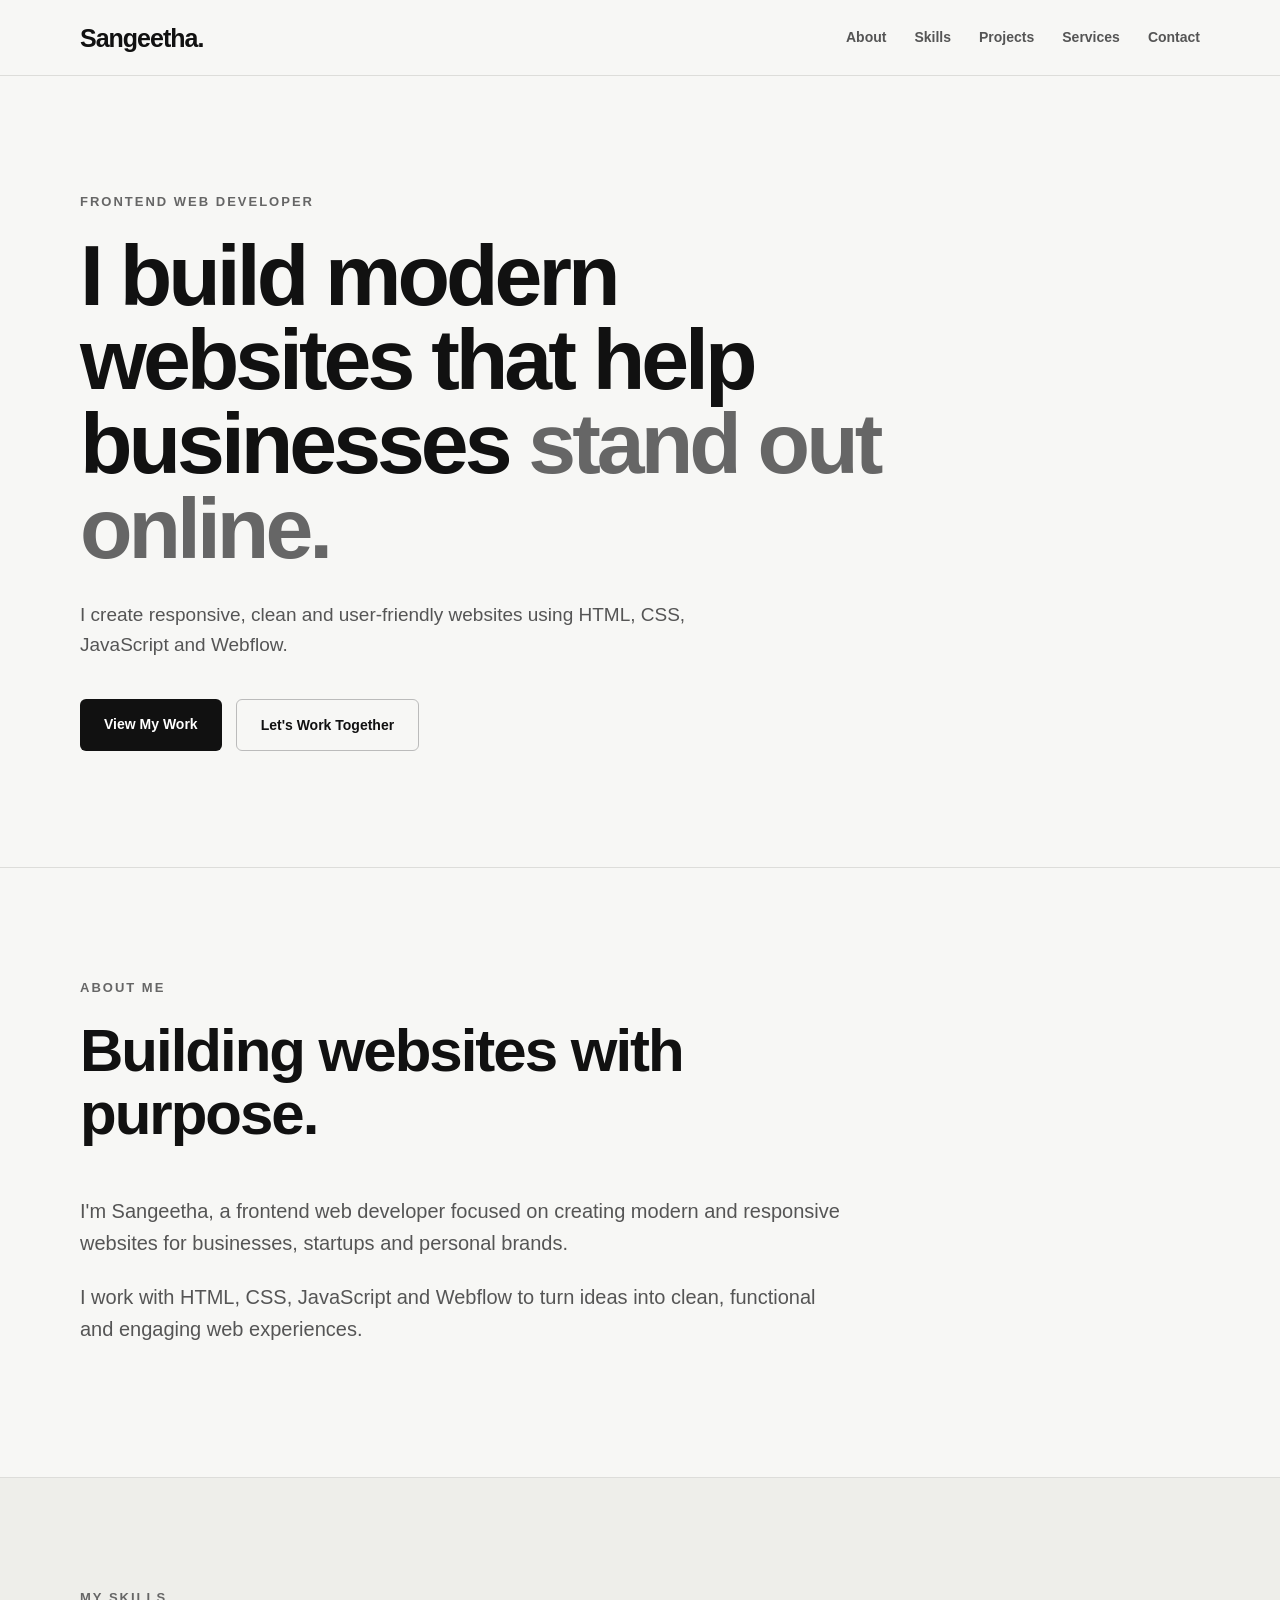
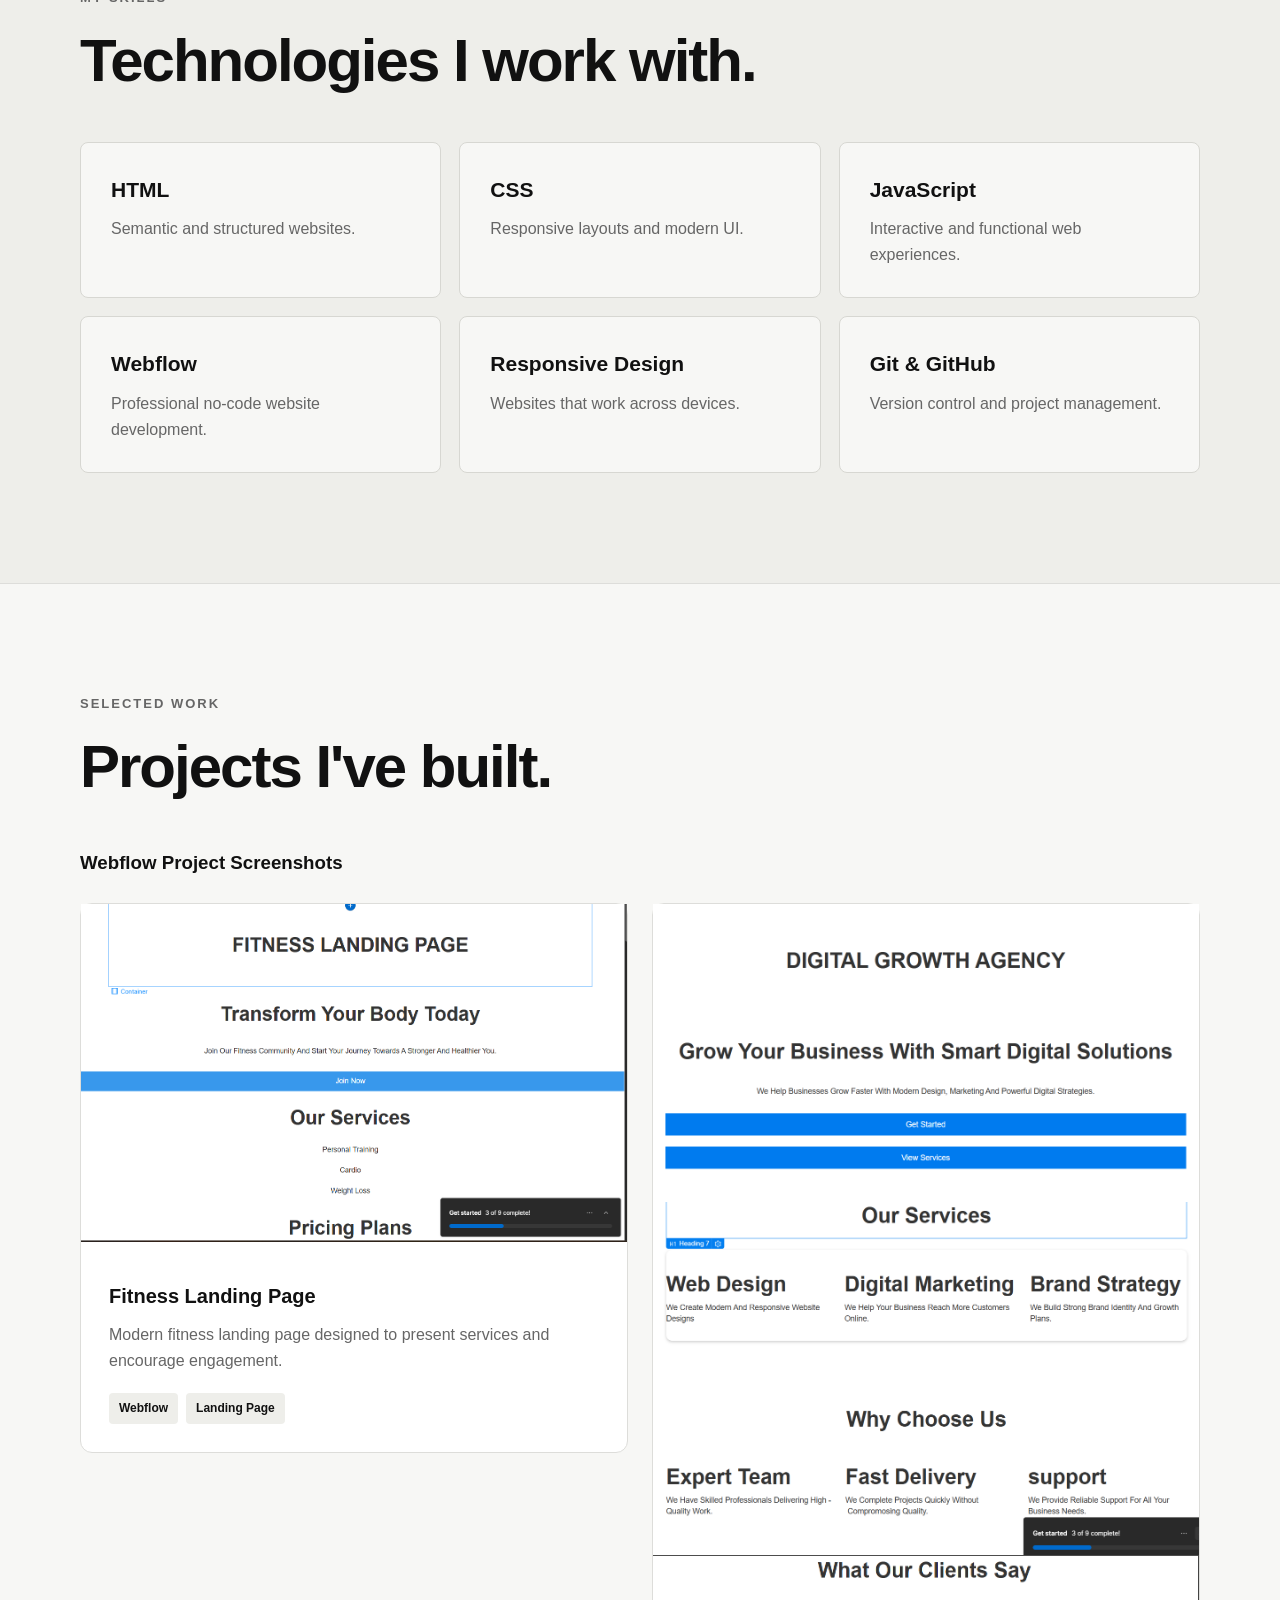
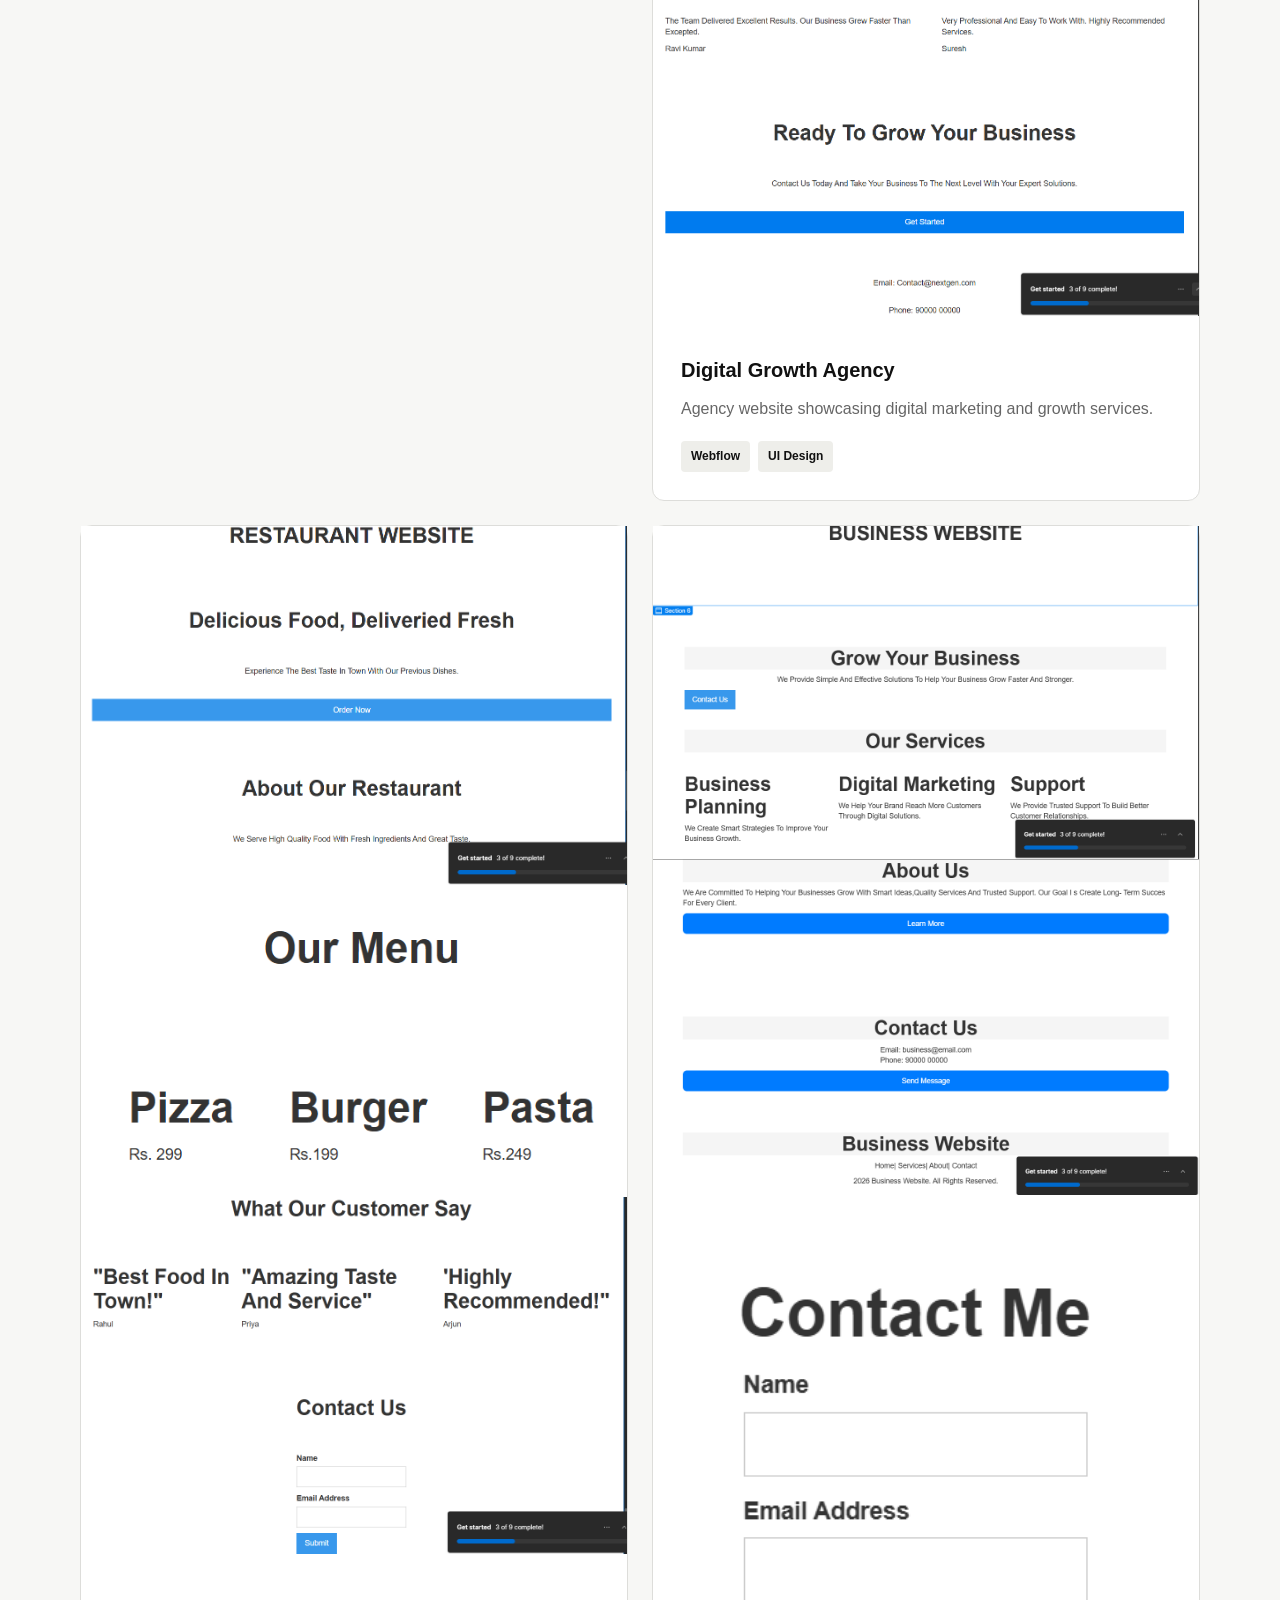
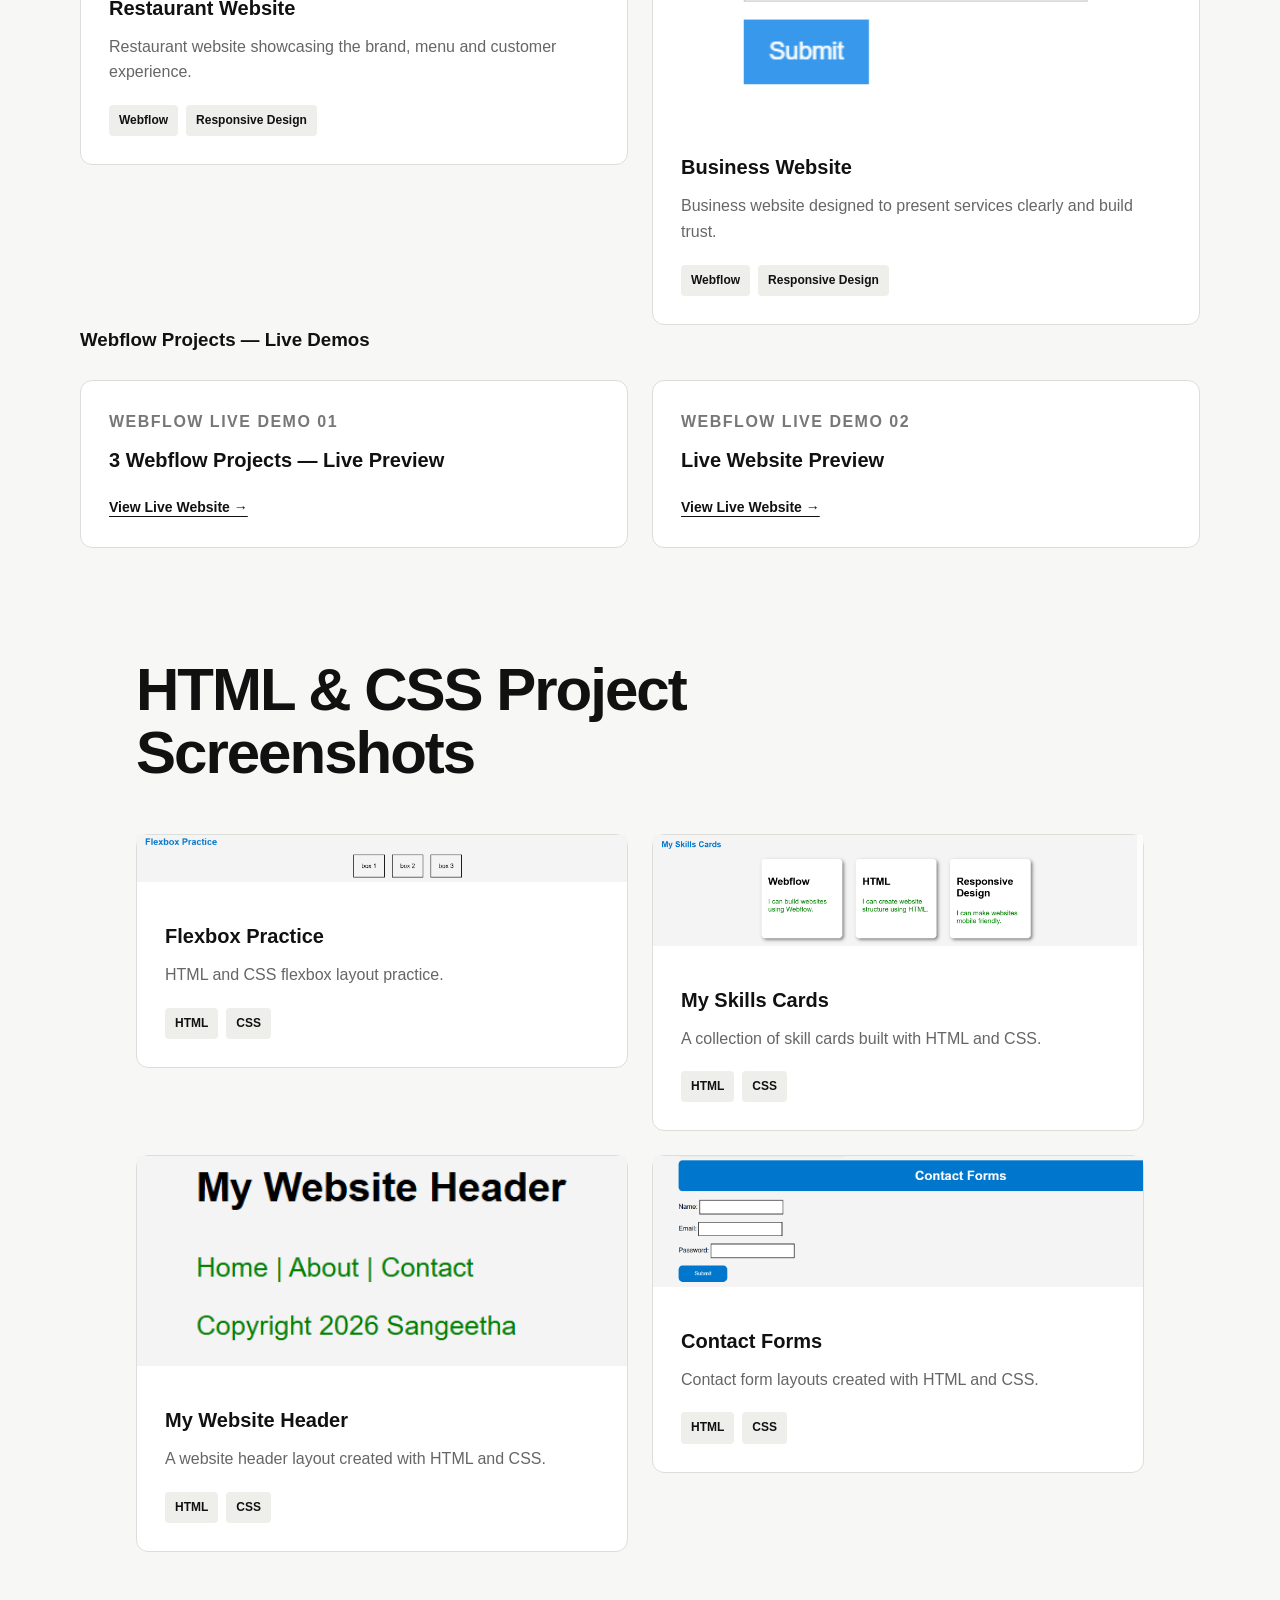
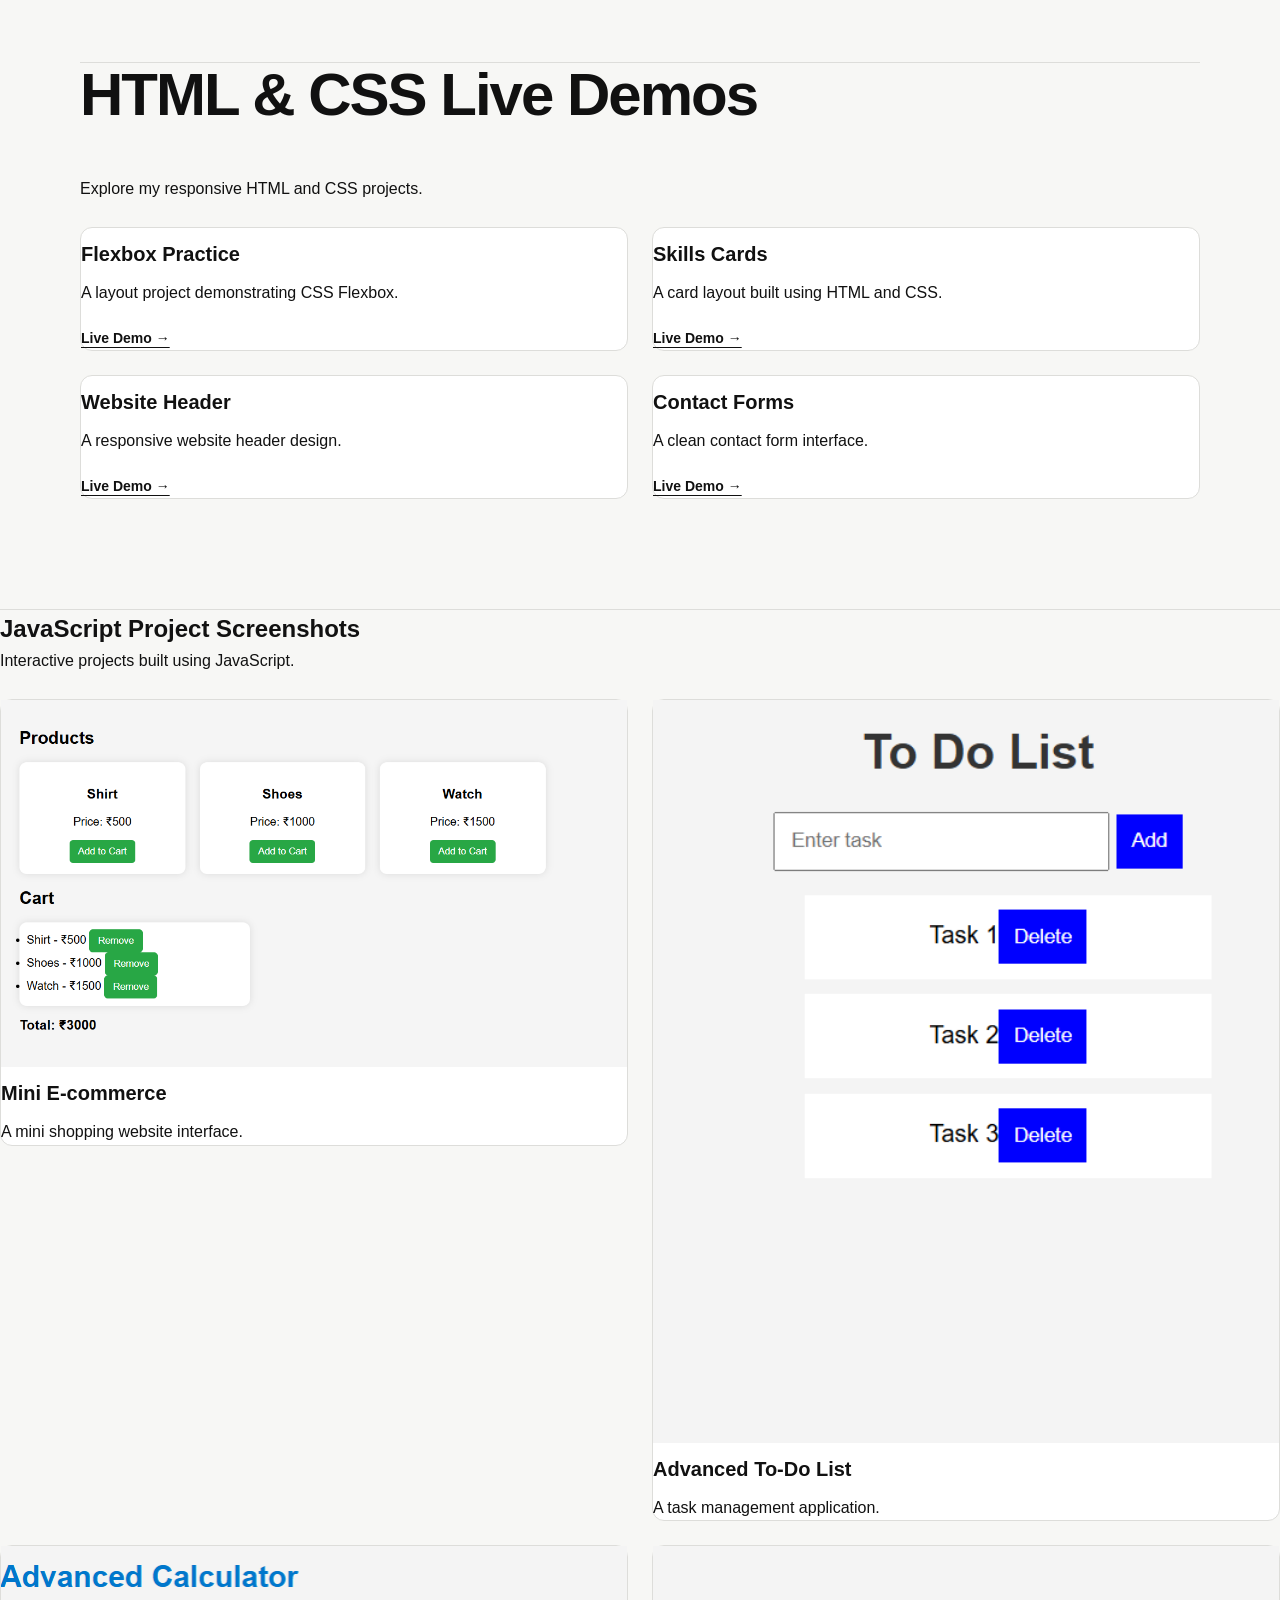
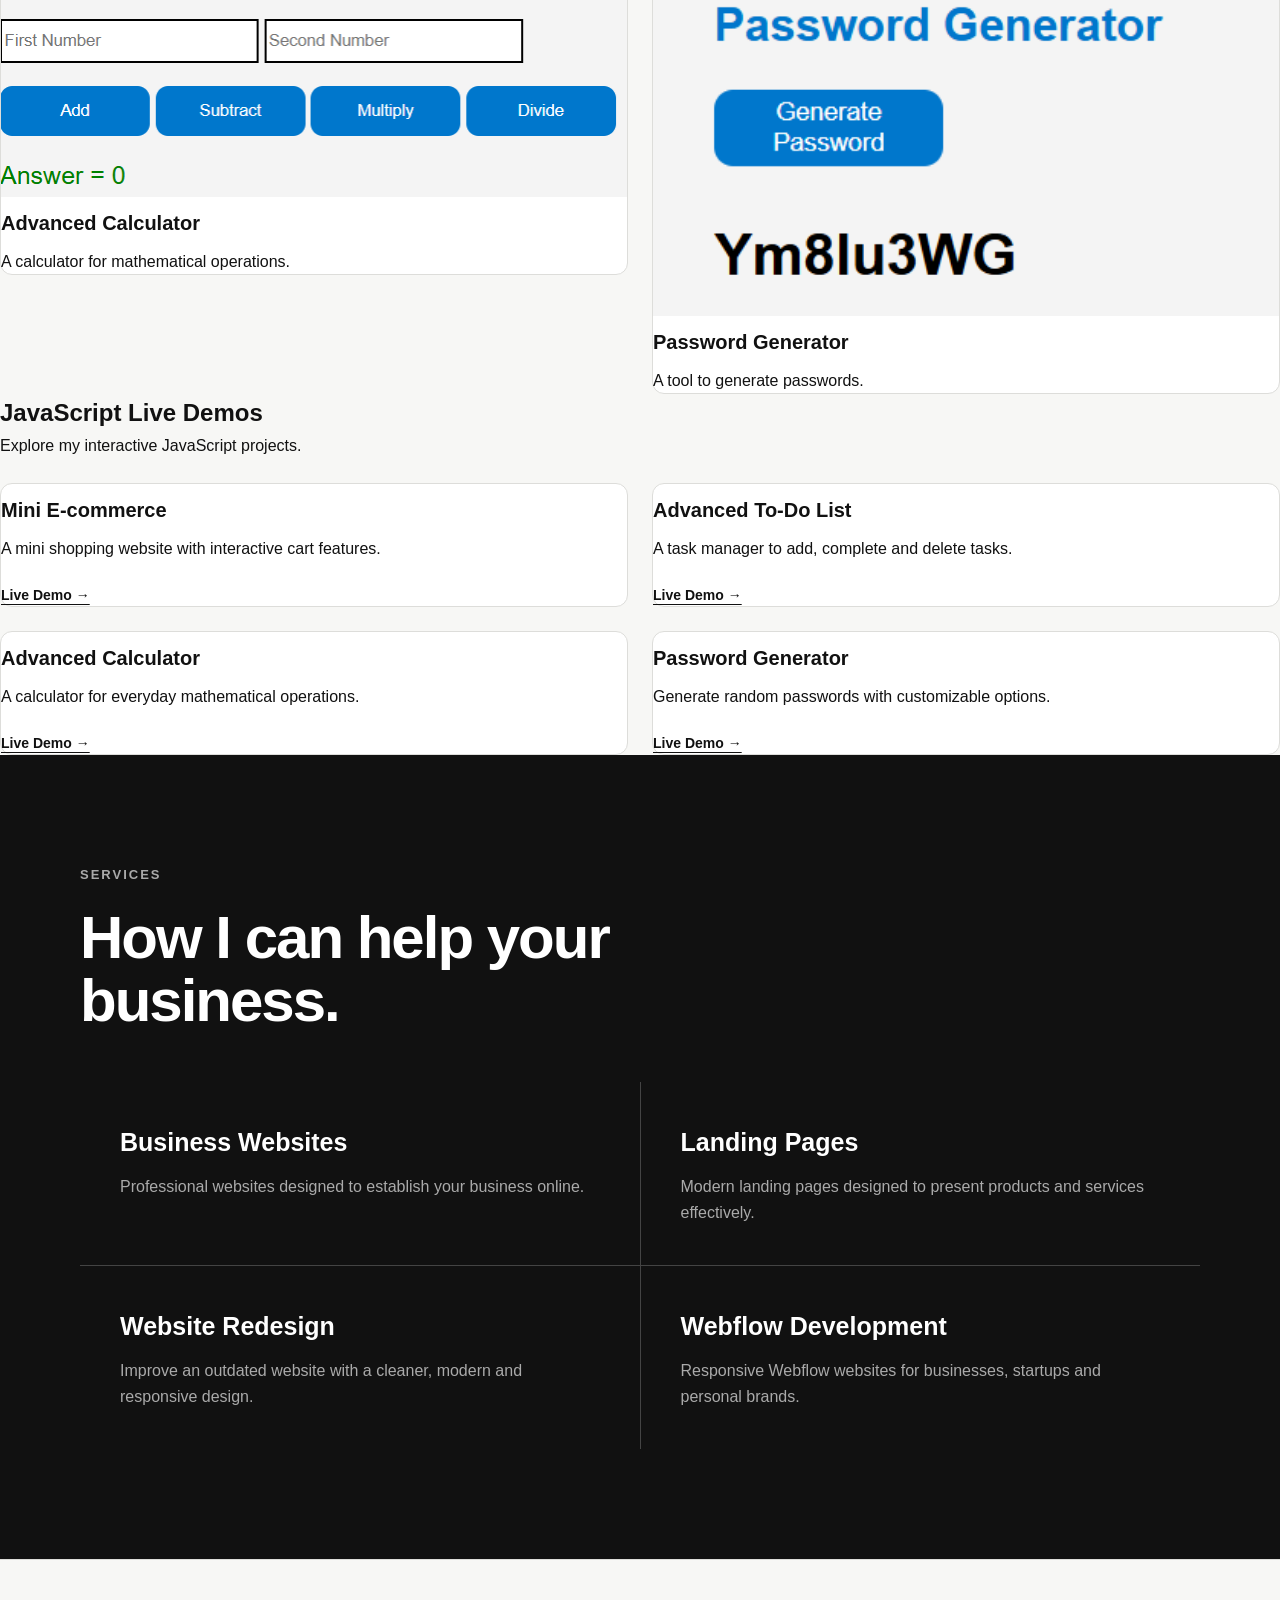
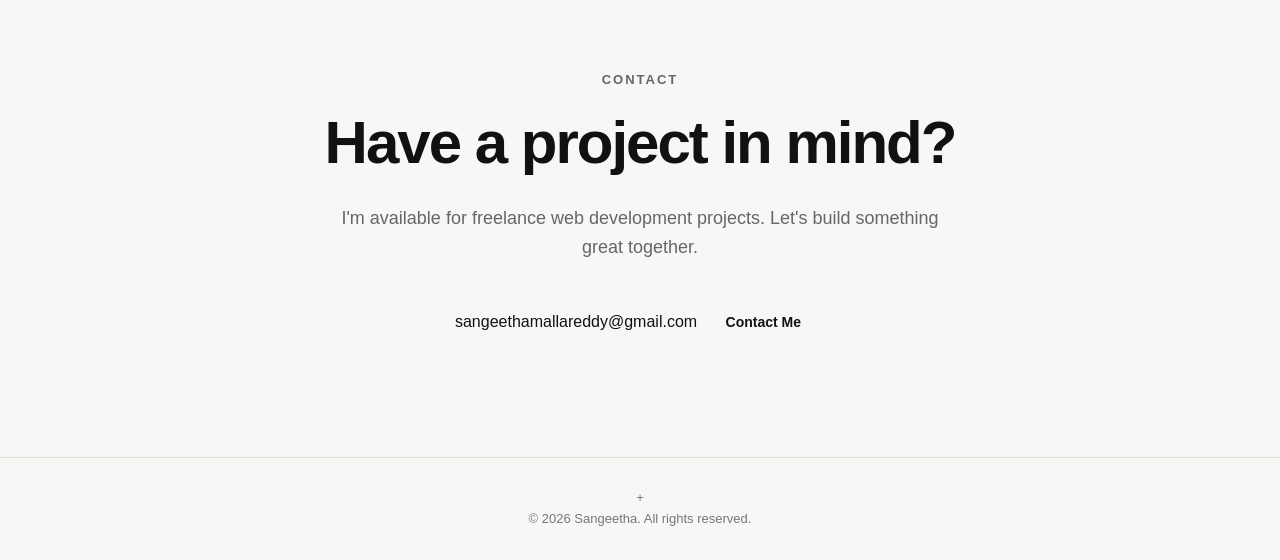
==== index.html @ 867166a5 "Update index.html" ====
<!DOCTYPE html>
<html lang="en">

<head>
    <meta charset="UTF-8">
    <meta name="viewport" content="width=device-width, initial-scale=1.0">

    <title>Sangeetha | Frontend Web Developer</title>

    <link rel="stylesheet" href="style.css">
</head>

<body>

    <!-- NAVBAR -->
    <header class="navbar">
        <div class="container nav-content">

            <a href="#home" class="logo">Sangeetha.</a>

            <nav>
                <a href="#about">About</a>
                <a href="#skills">Skills</a>
                <a href="#projects">Projects</a>
                <a href="#services">Services</a>
                <a href="#contact">Contact</a>
            </nav>

        </div>
    </header>


    <!-- HERO -->
    <section id="home" class="hero">

        <div class="container hero-content">

            <div class="hero-text">

                <p class="eyebrow">
                    FRONTEND WEB DEVELOPER
                </p>

                <h1>
                    I build modern websites
                    that help businesses
                    <span>stand out online.</span>
                </h1>

                <p class="hero-description">
                    I create responsive, clean and user-friendly websites
                    using HTML, CSS, JavaScript and Webflow.
                </p>

                <div class="hero-buttons">

                    <a href="#projects" class="btn primary-btn">
                        View My Work
                    </a>

                    <a href="#contact" class="btn secondary-btn">
                        Let's Work Together
                    </a>

                </div>

            </div>

        </div>

    </section>


    <!-- ABOUT -->
    <section id="about" class="section">

        <div class="container">

            <p class="section-label">
                ABOUT ME
            </p>

            <h2>
                Building websites with purpose.
            </h2>

            <div class="about-content">

                <p>
                    I'm Sangeetha, a frontend web developer focused on
                    creating modern and responsive websites for businesses,
                    startups and personal brands.
                </p>

                <p>
                    I work with HTML, CSS, JavaScript and Webflow to turn
                    ideas into clean, functional and engaging web experiences.
                </p>

            </div>

        </div>

    </section>


    <!-- SKILLS -->
    <section id="skills" class="section skills-section">

        <div class="container">

            <p class="section-label">
                MY SKILLS
            </p>

            <h2>
                Technologies I work with.
            </h2>

            <div class="skills-grid">

                <div class="skill-card">
                    <h3>HTML</h3>
                    <p>
                        Semantic and structured websites.
                    </p>
                </div>

                <div class="skill-card">
                    <h3>CSS</h3>
                    <p>
                        Responsive layouts and modern UI.
                    </p>
                </div>

                <div class="skill-card">
                    <h3>JavaScript</h3>
                    <p>
                        Interactive and functional web experiences.
                    </p>
                </div>

                <div class="skill-card">
                    <h3>Webflow</h3>
                    <p>
                        Professional no-code website development.
                    </p>
                </div>

                <div class="skill-card">
                    <h3>Responsive Design</h3>
                    <p>
                        Websites that work across devices.
                    </p>
                </div>

                <div class="skill-card">
                    <h3>Git & GitHub</h3>
                    <p>
                        Version control and project management.
                    </p>
                </div>

            </div>

        </div>

    </section>


    
<!-- PROJECTS -->
<section id="projects" class="section">
    <div class="container">

        <p class="section-label">SELECTED WORK</p>
        <h2>Projects I've built.</h2>

        <!-- WEBFLOW PROJECT SCREENSHOTS -->
        <h3 class="project-category">Webflow Project Screenshots</h3>

        <div class="projects-grid">

            <article class="project-card">
                <div class="project-image">
                    <img src="images/Screenshot 2026-10-07 135657.png" alt="Fitness Landing Page">
                </div>
                <div class="project-info">
                    <h3>Fitness Landing Page</h3>
                    <p>Modern fitness landing page designed to present services and encourage engagement.</p>
                    <div class="project-tags">
                        <span>Webflow</span>
                        <span>Landing Page</span>
                    </div>
                </div>
            </article>

            <article class="project-card">
                <div class="project-image">
                    <img src="images/Screenshot 2026-10-07 143232.png" alt="Digital Growth Agency">
                </div>
                <div class="project-image">
                    <img src="images/Screenshot 2026-10-07 143427.png" alt="Digital Growth Agency screenshot 2">
                </div>
                <div class="project-image">
                    <img src="images/Screenshot 2026-10-07 143517.png" alt="Digital Growth Agency screenshot 3">
                </div>
                <div class="project-info">
                    <h3>Digital Growth Agency</h3>
                    <p>Agency website showcasing digital marketing and growth services.</p>
                    <div class="project-tags">
                        <span>Webflow</span>
                        <span>UI Design</span>
                    </div>
                </div>
            </article>

            <article class="project-card">
                <div class="project-image">
                    <img src="images/Screenshot 2026-10-07 143755.png" alt="Restaurant Website">
                </div>
                <div class="project-image">
                    <img src="images/Screenshot 2026-10-07 143839.png" alt="Restaurant Website screenshot 2">
                </div>
                <div class="project-image">
                    <img src="images/Screenshot 2026-10-07 143922.png" alt="Restaurant Website screenshot 3">
                </div>
                <div class="project-info">
                    <h3>Restaurant Website</h3>
                    <p>Restaurant website showcasing the brand, menu and customer experience.</p>
                    <div class="project-tags">
                        <span>Webflow</span>
                        <span>Responsive Design</span>
                    </div>
                </div>
            </article>

            <article class="project-card">
                <div class="project-image">
                    <img src="images/Screenshot 2026-10-07 144422.png" alt="Business Website">
                </div>
                <div class="project-image">
                    <img src="images/Screenshot 2026-10-07 144457.png" alt="Business Website screenshot 2">
                </div>
                <div class="project-image">
                    <img src="images/Screenshot 2026-10-07 144536.png" alt="Business Website screenshot 3">
                </div>
                <div class="project-info">
                    <h3>Business Website</h3>
                    <p>Business website designed to present services clearly and build trust.</p>
                    <div class="project-tags">
                        <span>Webflow</span>
                        <span>Responsive Design</span>
                    </div>
                </div>
            </article>

        </div>

        

<!-- WEBFLOW LIVE DEMOS -->
<h3 class="project-category">Webflow Projects — Live Demos</h3>

<div class="projects-grid">

    <article class="project-card">
        <div class="project-info">
            <p class="project-type">WEBFLOW LIVE DEMO 01</p>
            <h3>3 Webflow Projects — Live Preview</h3>
            <div class="project-links">
                <a href="https://sangeethas-five-star-site-3e8971.webflow.io/"
                   target="_blank"
                   rel="noopener noreferrer">
                    View Live Website →
                </a>
            </div>
        </div>
    </article>

    <article class="project-card">
        <div class="project-info">
            <p class="project-type">WEBFLOW LIVE DEMO 02</p>
            <h3>Live Website Preview</h3>
            <div class="project-links">
                <a href="https://sangeethas-amazing-site.webflow.io/"
                   target="_blank"
                   rel="noopener noreferrer">
                    View Live Website →
                </a>
            </div>
        </div>
    </article>

</div>

<!-- HTML & CSS PROJECT SCREENSHOTS -->
<section id="html-css-projects" class="projects section">
    <div class="container">
        <h2 class="section-title">HTML & CSS Project Screenshots</h2>

        <div class="projects-grid">

            <!-- Flexbox Practice -->
            <div class="project-card">
                <div class="project-image">
                    <img src="images/Screenshot 2026-10-10 100059.png" alt="Flexbox Practice">
                </div>
                <div class="project-info">
                    <h3>Flexbox Practice</h3>
                    <p>HTML and CSS flexbox layout practice.</p>
                    <div class="project-tags">
                        <span>HTML</span>
                        <span>CSS</span>
                    </div>
                </div>
            </div>

            <!-- My Skills Cards -->
            <div class="project-card">
                <div class="project-image">
                    <img src="images/Screenshot 2026-10-10 100143.png" alt="My Skills Cards">
                </div>
                <div class="project-info">
                    <h3>My Skills Cards</h3>
                    <p>A collection of skill cards built with HTML and CSS.</p>
                    <div class="project-tags">
                        <span>HTML</span>
                        <span>CSS</span>
                    </div>
                </div>
            </div>

            <!-- My Website Header -->
            <div class="project-card">
                <div class="project-image">
                    <img src="images/Screenshot 2026-10-10 095922.png" alt="My Website Header">
                </div>
                <div class="project-info">
                    <h3>My Website Header</h3>
                    <p>A website header layout created with HTML and CSS.</p>
                    <div class="project-tags">
                        <span>HTML</span>
                        <span>CSS</span>
                    </div>
                </div>
            </div>

            <!-- Contact Forms -->
            <div class="project-card">
                <div class="project-image">
                    <img src="images/Screenshot 2026-10-10 100007.png" alt="Contact Forms">
                </div>
                <div class="project-info">
                    <h3>Contact Forms</h3>
                    <p>Contact form layouts created with HTML and CSS.</p>
                    <div class="project-tags">
                        <span>HTML</span>
                        <span>CSS</span>
                    </div>
                </div>
            </div>

        </div>
    </div>
</section>

<!-- HTML & CSS LIVE DEMOS -->
<section class="projects-section" id="html-css-live-demos">

    <h2>HTML &amp; CSS Live Demos</h2>
    <p>Explore my responsive HTML and CSS projects.</p>

    <div class="projects-grid">

        <div class="project-card">
            <h3>Flexbox Practice</h3>
            <p>A layout project demonstrating CSS Flexbox.</p>
            <div class="project-links">
                <a href="https://sangeetha-frontend.github.io/sangeetha-html-css-projects/flexbox-practice/"
                   target="_blank" rel="noopener noreferrer">
                    Live Demo →
                </a>
            </div>
        </div>

        <div class="project-card">
            <h3>Skills Cards</h3>
            <p>A card layout built using HTML and CSS.</p>
            <div class="project-links">
                <a href="https://sangeetha-frontend.github.io/sangeetha-html-css-projects/skills-cards/"
                   target="_blank" rel="noopener noreferrer">
                    Live Demo →
                </a>
            </div>
        </div>

        <div class="project-card">
            <h3>Website Header</h3>
            <p>A responsive website header design.</p>
            <div class="project-links">
                <a href="https://sangeetha-frontend.github.io/sangeetha-html-css-projects/website-header/"
                   target="_blank" rel="noopener noreferrer">
                    Live Demo →
                </a>
            </div>
        </div>

        <div class="project-card">
            <h3>Contact Forms</h3>
            <p>A clean contact form interface.</p>
            <div class="project-links">
                <a href="https://sangeetha-frontend.github.io/sangeetha-html-css-projects/contact-forms/"
                   target="_blank" rel="noopener noreferrer">
                    Live Demo →
                </a>
            </div>
        </div>

    </div>
</section>


        <!-- JAVASCRIPT PROJECTS — UNCHANGED CONTENT GOES BELOW -->
        <!-- Keep your existing JavaScript Projects heading and four project cards here. -->

    </div>
</section>

<!-- JavaScript Project Screenshots -->
<section class="projects-section" id="javascript-projects">
    <h2>JavaScript Project Screenshots</h2>
    <p>Interactive projects built using JavaScript.</p>

    <div class="projects-grid">
        <div class="project-card">
            <img src="images/Screenshot 2026-10-09 120116.png"
                 alt="Mini E-commerce Project">
            <h3>Mini E-commerce</h3>
            <p>A mini shopping website interface.</p>
        </div>

        <div class="project-card">
            <img src="images/Screenshot 2026-10-09 120206.png"
                 alt="Advanced To-Do List Project">
            <h3>Advanced To-Do List</h3>
            <p>A task management application.</p>
        </div>

        <div class="project-card">
            <img src="images/Screenshot 2026-10-09 123401.png"
                 alt="Advanced Calculator Project">
            <h3>Advanced Calculator</h3>
            <p>A calculator for mathematical operations.</p>
        </div>

        <div class="project-card">
            <img src="images/Screenshot 2026-10-09 123437.png"
                 alt="Password Generator Project">
            <h3>Password Generator</h3>
            <p>A tool to generate passwords.</p>
        </div>
    </div>
</section>

<!-- JAVASCRIPT LIVE DEMOS -->
<section class="projects-section" id="javascript-live-demos">

    <h2>JavaScript Live Demos</h2>
    <p>Explore my interactive JavaScript projects.</p>

    <div class="projects-grid">

        <div class="project-card">
            <h3>Mini E-commerce</h3>
            <p>A mini shopping website with interactive cart features.</p>
            <div class="project-links">
                <a href="https://sangeetha-frontend.github.io/sangeetha-html-css-projects/mini-ecommerce/"
                   target="_blank" rel="noopener noreferrer">
                    Live Demo →
                </a>
            </div>
        </div>

        <div class="project-card">
            <h3>Advanced To-Do List</h3>
            <p>A task manager to add, complete and delete tasks.</p>
            <div class="project-links">
                <a href="https://sangeetha-frontend.github.io/sangeetha-html-css-projects/advanced-todo-list/"
                   target="_blank" rel="noopener noreferrer">
                    Live Demo →
                </a>
            </div>
        </div>

        <div class="project-card">
            <h3>Advanced Calculator</h3>
            <p>A calculator for everyday mathematical operations.</p>
            <div class="project-links">
                <a href="https://sangeetha-frontend.github.io/sangeetha-html-css-projects/advanced-calculator/"
                   target="_blank" rel="noopener noreferrer">
                    Live Demo →
                </a>
            </div>
        </div>

        <div class="project-card">
            <h3>Password Generator</h3>
            <p>Generate random passwords with customizable options.</p>
            <div class="project-links">
                <a href="https://sangeetha-frontend.github.io/sangeetha-html-css-projects/password-generator/"
                   target="_blank" rel="noopener noreferrer">
                    Live Demo →
                </a>
            </div>
        </div>

    </div>
</section>

    <!-- SERVICES -->
    <section id="services" class="section services-section">

        <div class="container">

            <p class="section-label">
                SERVICES
            </p>

            <h2>
                How I can help your business.
            </h2>

            <div class="services-grid">

                <div class="service-card">

                    <h3>
                        Business Websites
                    </h3>

                    <p>
                        Professional websites designed to establish
                        your business online.
                    </p>

                </div>


                <div class="service-card">

                    <h3>
                        Landing Pages
                    </h3>

                    <p>
                        Modern landing pages designed to present
                        products and services effectively.
                    </p>

                </div>


                <div class="service-card">

                    <h3>
                        Website Redesign
                    </h3>

                    <p>
                        Improve an outdated website with a cleaner,
                        modern and responsive design.
                    </p>

                </div>


                <div class="service-card">

                    <h3>
                        Webflow Development
                    </h3>

                    <p>
                        Responsive Webflow websites for businesses,
                        startups and personal brands.
                    </p>

                </div>

            </div>

        </div>

    </section>


    <!-- CONTACT -->
    <section id="contact" class="section contact-section">

        <div class="container">

            <p class="section-label">
                CONTACT
            </p>

            <h2>
                Have a project in mind?
            </h2>

            <p class="contact-text">
                I'm available for freelance web development projects.
                Let's build something great together.
            </p>

            
<!-- Email Address -->
<a href="https://mail.google.com/mail/?view=cm&amp;fs=1&amp;to=sangeethamallareddy@gmail.com"
   target="_blank"
   rel="noopener noreferrer">
    sangeethamallareddy@gmail.com
</a>

<!-- Contact Me Button -->
<a href="https://mail.google.com/mail/?view=cm&amp;fs=1&amp;to=sangeethamallareddy@gmail.com"
   class="btn"
   target="_blank"
   rel="noopener noreferrer">
    Contact Me
</a>

        </div>

    </section>


    <!-- FOOTER -->
    <footer>+

        <div class="container">

            <p>
                © 2026 Sangeetha. All rights reserved.
            </p>

        </div>

    </footer>


    <script src="script.js"></script>
<style>
.project-card {
    min-width: 0;
    overflow: visible;
    border-radius: 12px;
    word-wrap: break-word;
}

.project-card img {
    display: block;
    width: 100%;
    height: auto;
    max-width: 100%;
    object-fit: contain;
}

.project-card h3 {
    font-size: 20px;
    line-height: 1.4;
    overflow-wrap: anywhere;
    margin: 12px 0;
}

.project-card p {
    font-size: 16px;
    line-height: 1.6;
    overflow-wrap: anywhere;
}

.projects-grid {
    display: grid;
    grid-template-columns: repeat(2, minmax(0, 1fr));
    gap: 24px;
    margin-top: 25px;
}

@media (max-width: 600px) {
    .projects-grid {
        grid-template-columns: 1fr;
    }
}
</style>
</body>

</html>
---- style.css ----
/* ================================
   RESET
================================ */

* {
    margin: 0;
    padding: 0;
    box-sizing: border-box;
}

html {
    scroll-behavior: smooth;
}

body {
    font-family: Arial, Helvetica, sans-serif;
    line-height: 1.6;
    background: #f7f7f5;
    color: #111111;
}

a {
    text-decoration: none;
    color: inherit;
}

img {
    max-width: 100%;
}

.container {
    width: min(1120px, 90%);
    margin: 0 auto;
}


/* ================================
   NAVBAR
================================ */

.navbar {
    position: sticky;
    top: 0;
    z-index: 1000;
    background: rgba(247, 247, 245, 0.95);
    border-bottom: 1px solid #ddddda;
}

.nav-content {
    min-height: 75px;
    display: flex;
    align-items: center;
    justify-content: space-between;
}

.logo {
    font-size: 25px;
    font-weight: 800;
    letter-spacing: -1px;
}

nav {
    display: flex;
    gap: 28px;
}

nav a {
    font-size: 14px;
    font-weight: 600;
    color: #555555;
    transition: 0.3s;
}

nav a:hover {
    color: #111111;
}


/* ================================
   HERO
================================ */

.hero {
    min-height: 88vh;
    display: flex;
    align-items: center;
    border-bottom: 1px solid #ddddda;
}

.hero-content {
    padding: 100px 0;
}

.hero-text {
    max-width: 850px;
}

.eyebrow,
.section-label {
    font-size: 13px;
    font-weight: 700;
    letter-spacing: 2px;
    color: #666666;
    margin-bottom: 20px;
}

.hero h1 {
    font-size: clamp(48px, 7vw, 86px);
    line-height: 0.98;
    letter-spacing: -4px;
    max-width: 900px;
}

.hero h1 span {
    color: #666666;
}

.hero-description {
    max-width: 650px;
    margin-top: 30px;
    font-size: 19px;
    color: #555555;
}

.hero-buttons {
    display: flex;
    gap: 14px;
    margin-top: 38px;
    flex-wrap: wrap;
}

.btn {
    display: inline-block;
    padding: 14px 24px;
    border-radius: 6px;
    font-size: 14px;
    font-weight: 700;
    transition: 0.3s;
}

.primary-btn {
    background: #111111;
    color: white;
}

.primary-btn:hover {
    transform: translateY(-2px);
    background: #333333;
}

.secondary-btn {
    border: 1px solid #bbbbbb;
}

.secondary-btn:hover {
    background: #111111;
    color: white;
}


/* ================================
   GENERAL SECTIONS
================================ */

.section {
    padding: 110px 0;
    border-bottom: 1px solid #ddddda;
}

.section h2 {
    max-width: 750px;
    font-size: clamp(36px, 5vw, 60px);
    line-height: 1.05;
    letter-spacing: -2px;
    margin-bottom: 50px;
}


/* ================================
   ABOUT
================================ */

.about-content {
    max-width: 760px;
}

.about-content p {
    font-size: 20px;
    color: #555555;
    margin-bottom: 22px;
}


/* ================================
   SKILLS
================================ */

.skills-section {
    background: #eeeeea;
}

.skills-grid {
    display: grid;
    grid-template-columns: repeat(3, 1fr);
    gap: 18px;
}

.skill-card {
    background: #f7f7f5;
    padding: 30px;
    border: 1px solid #d7d7d2;
    border-radius: 8px;
    transition: 0.3s;
}

.skill-card:hover {
    transform: translateY(-5px);
}

.skill-card h3 {
    font-size: 21px;
    margin-bottom: 10px;
}

.skill-card p {
    color: #666666;
}


/* ================================
   PROJECTS GRID
================================ */

.projects-grid {
    display: grid;
    grid-template-columns: repeat(2, minmax(0, 1fr));
    gap: 30px;
    align-items: start;
}

.project-card {
    min-width: 0;
    background: white;
    border: 1px solid #ddddda;
    border-radius: 10px;
    overflow: hidden;
    transition: 0.3s;
}

.project-card:hover {
    transform: translateY(-4px);
}


/* ================================
   PROJECT SCREENSHOTS
================================ */

.project-image {
    width: 100%;
    height: auto;
    min-height: 0;
    background: #e2e2dd;
    display: block;
    overflow: visible;
}

.project-image img {
    display: block;
    width: 100%;
    height: auto;
    max-width: 100%;
    object-fit: contain;
    object-position: center top;
}

.project-image span {
    display: block;
    padding: 30px 15px;
    text-align: center;
    font-size: 13px;
    font-weight: 800;
    letter-spacing: 2px;
    color: #555555;
}


/* ================================
   PROJECT DETAILS
================================ */

.project-info {
    padding: 28px;
}

.project-type {
    font-size: 11px;
    font-weight: 800;
    letter-spacing: 1.5px;
    color: #777777;
    margin-bottom: 8px;
}

.project-info h3 {
    font-size: 26px;
    line-height: 1.3;
    margin-bottom: 12px;
}

.project-info > p:not(.project-type) {
    color: #666666;
}

.project-tags {
    display: flex;
    gap: 8px;
    flex-wrap: wrap;
    margin-top: 20px;
}

.project-tags span {
    background: #eeeeea;
    padding: 6px 10px;
    border-radius: 4px;
    font-size: 12px;
    font-weight: 600;
}

.project-links {
    display: flex;
    flex-wrap: wrap;
    gap: 15px;
    margin-top: 22px;
}

.project-links a {
    font-size: 14px;
    font-weight: 700;
    text-decoration: underline;
    text-underline-offset: 4px;
}


/* ================================
   SERVICES
================================ */

.services-section {
    background: #111111;
    color: white;
}

.services-section .section-label {
    color: #aaaaaa;
}

.services-grid {
    display: grid;
    grid-template-columns: repeat(2, minmax(0, 1fr));
    gap: 1px;
    background: #444444;
}

.service-card {
    background: #111111;
    padding: 40px;
}

.service-card h3 {
    font-size: 25px;
    margin-bottom: 12px;
}

.service-card p {
    color: #aaaaaa;
}


/* ================================
   CONTACT
================================ */

.contact-section {
    text-align: center;
}

.contact-section h2 {
    margin-left: auto;
    margin-right: auto;
}

.contact-text {
    max-width: 600px;
    margin: -20px auto 35px;
    color: #666666;
    font-size: 18px;
}


/* ================================
   FOOTER
================================ */

footer {
    padding: 30px 0;
    text-align: center;
    color: #777777;
    font-size: 13px;
}


/* ================================
   TABLET
================================ */

@media (max-width: 800px) {

    nav {
        display: none;
    }

    .hero {
        min-height: auto;
    }

    .hero-content {
        padding: 80px 0;
    }

    .hero h1 {
        letter-spacing: -2px;
    }

    .skills-grid,
    .projects-grid,
    .services-grid {
        grid-template-columns: minmax(0, 1fr);
    }

    .section {
        padding: 80px 0;
    }

    .project-image {
        height: auto;
    }

    .project-image img {
        width: 100%;
        height: auto;
    }
}


/* ================================
   MOBILE
================================ */

@media (max-width: 500px) {

    .container {
        width: 92%;
    }

    .hero h1 {
        font-size: 45px;
    }

    .hero-description {
        font-size: 17px;
    }

    .section h2 {
        font-size: 38px;
    }

    .hero-buttons {
        flex-direction: column;
        align-items: flex-start;
    }

    .project-info {
        padding: 20px;
    }

    .project-info h3 {
        font-size: 23px;
    }

    .project-image img {
        width: 100%;
        height: auto;
        object-fit: contain;
    }

    .service-card {
        padding: 28px;
    }
}

.project-card .project-image img {
    display: block;
    width: 100%;
    height: auto;
    max-width: 100%;
    object-fit: contain;
}
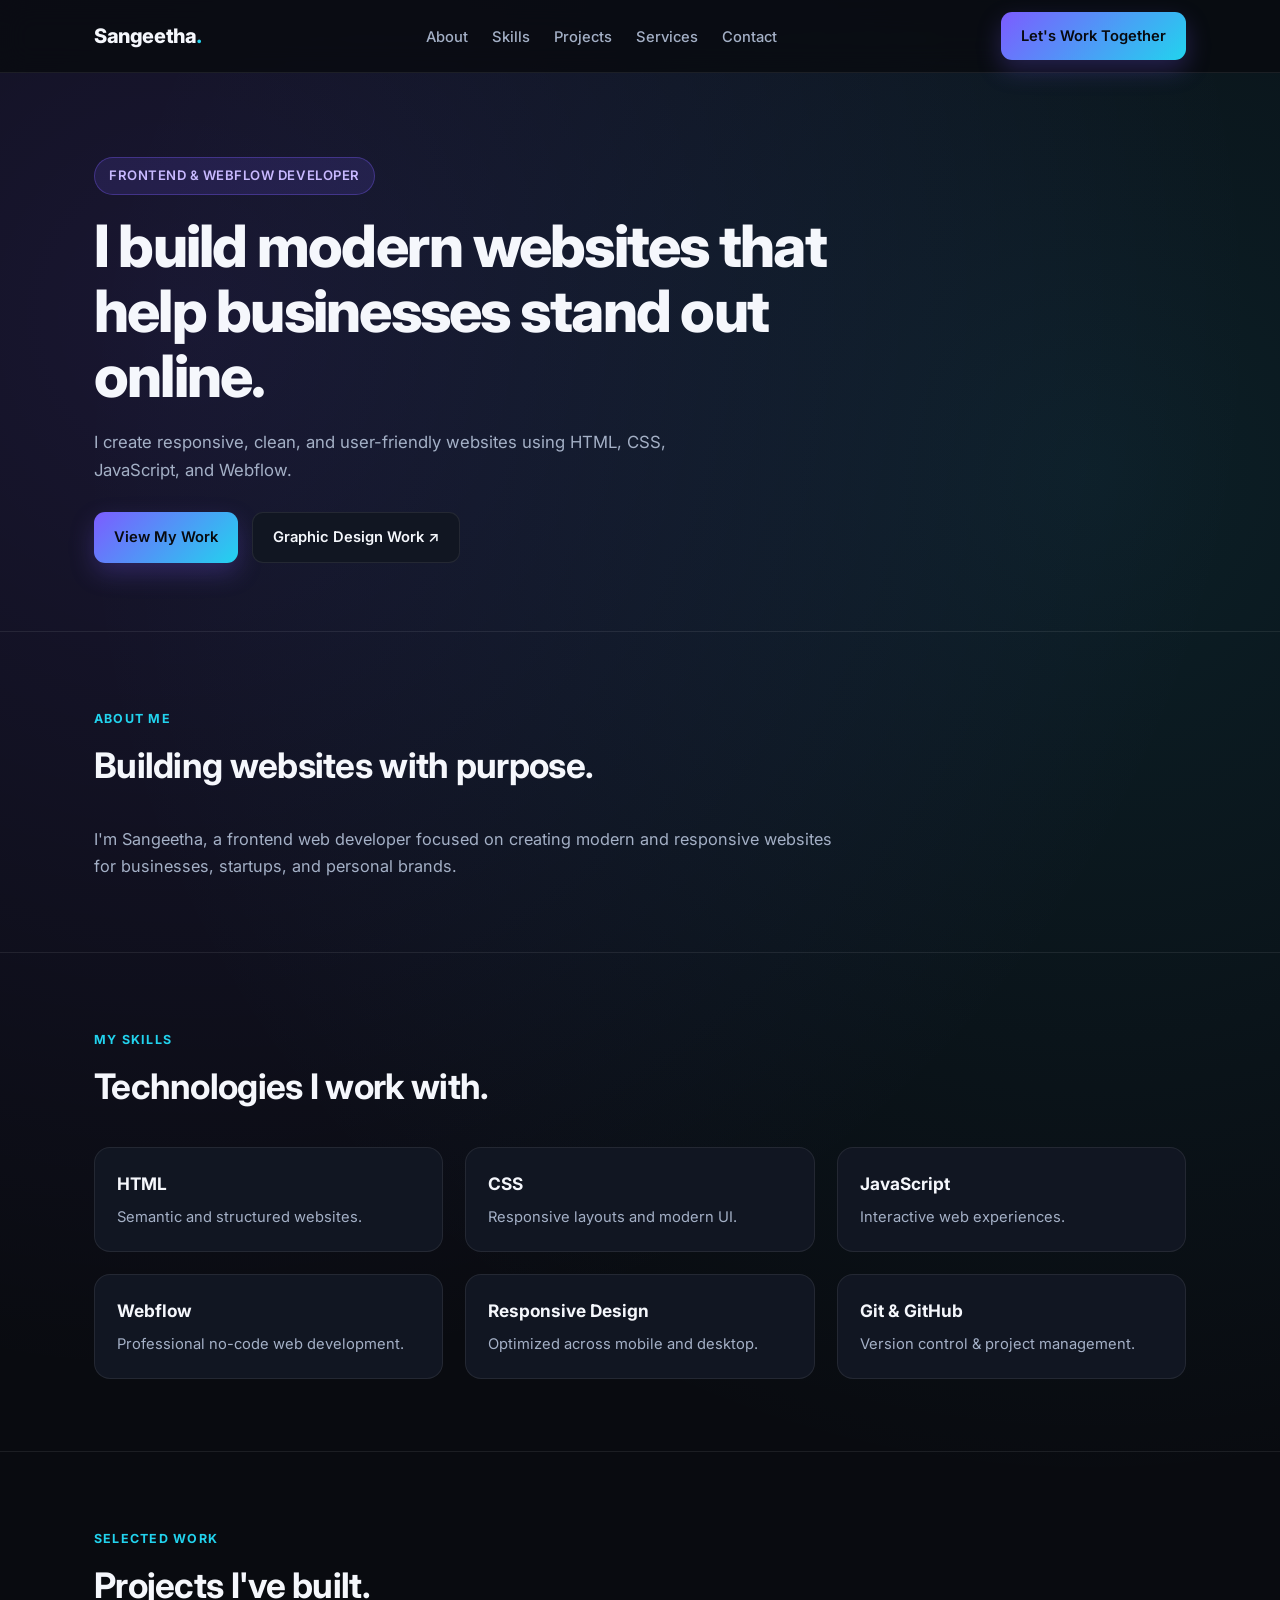
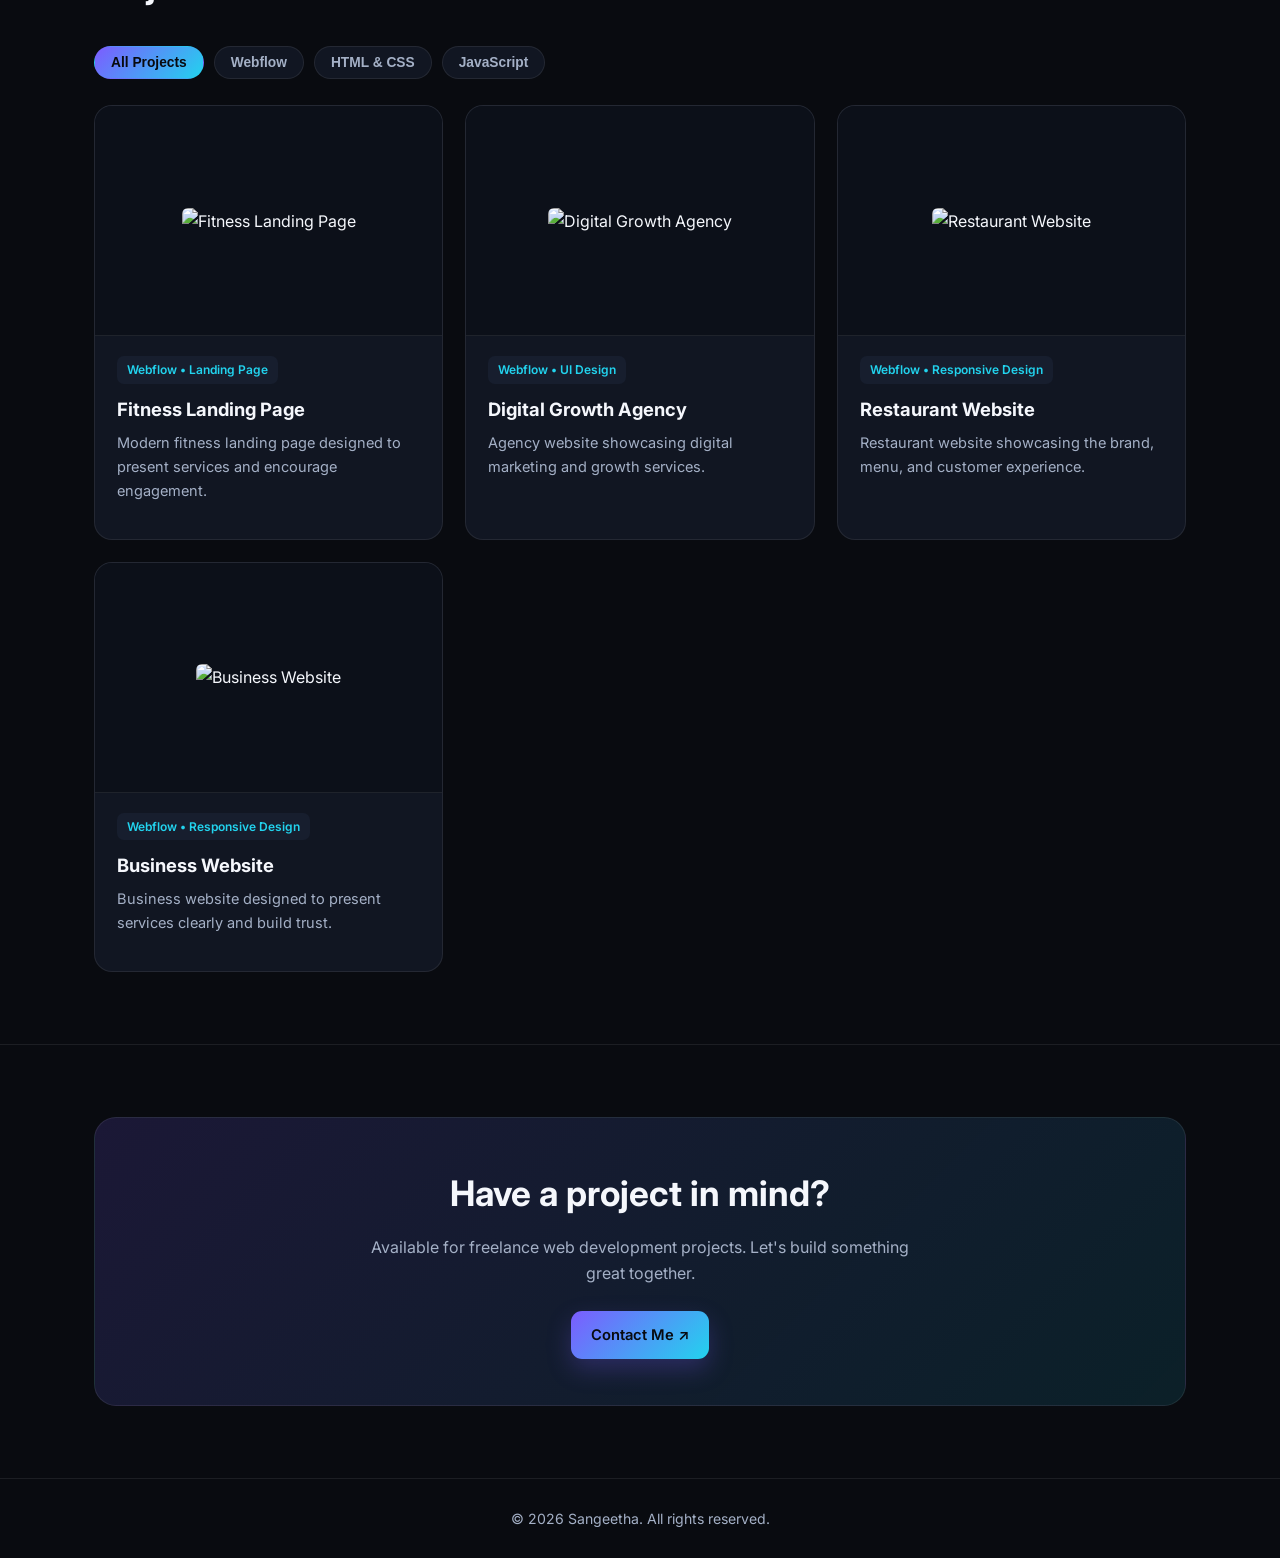
==== commit ca4ab74a: "Update index.html" ====
--- a/index.html
+++ b/index.html
@@ -1,696 +1,414 @@
 <!DOCTYPE html>
 <html lang="en">
-
 <head>
-    <meta charset="UTF-8">
-    <meta name="viewport" content="width=device-width, initial-scale=1.0">
-
-    <title>Sangeetha | Frontend Web Developer</title>
-
-    <link rel="stylesheet" href="style.css">
+  <meta charset="UTF-8" />
+  <meta name="viewport" content="width=device-width, initial-scale=1.0" />
+  <title>Sangeetha | Frontend &amp; Webflow Developer</title>
+  <link rel="preconnect" href="https://fonts.googleapis.com" />
+  <link rel="preconnect" href="https://fonts.gstatic.com" crossorigin />
+  <link href="https://fonts.googleapis.com/css2?family=Inter:wght@400;500;600;700;800&display=swap" rel="stylesheet" />
+  <style>
+    :root {
+      --bg: #090b10;
+      --surface: #111622;
+      --surface-2: #171e2e;
+      --img-bg: #0c1019;
+      --text: #f5f7fc;
+      --muted: #a4b0c6;
+      --accent: #7c5cff;
+      --accent-2: #22d3ee;
+      --border: rgba(255, 255, 255, 0.08);
+    }
+
+    *, *::before, *::after { box-sizing: border-box; margin: 0; padding: 0; }
+    html { scroll-behavior: smooth; }
+
+    body {
+      font-family: 'Inter', system-ui, -apple-system, sans-serif;
+      background:
+        radial-gradient(circle at 15% 10%, rgba(124, 92, 255, 0.14), transparent 35%),
+        radial-gradient(circle at 85% 15%, rgba(34, 211, 238, 0.10), transparent 35%),
+        var(--bg);
+      color: var(--text);
+      line-height: 1.65;
+    }
+
+    .container { max-width: 1140px; margin: 0 auto; padding: 0 24px; }
+
+    header {
+      position: sticky;
+      top: 0;
+      z-index: 20;
+      backdrop-filter: blur(14px);
+      background: rgba(9, 11, 16, 0.84);
+      border-bottom: 1px solid var(--border);
+    }
+    .nav {
+      display: flex;
+      justify-content: space-between;
+      align-items: center;
+      height: 72px;
+      gap: 16px;
+    }
+    .brand {
+      font-weight: 800;
+      font-size: 1.25rem;
+      letter-spacing: -0.02em;
+      text-decoration: none;
+      color: var(--text);
+    }
+    .brand span { color: var(--accent-2); }
+    .nav-links {
+      display: flex;
+      gap: 24px;
+      list-style: none;
+    }
+    .nav-links a {
+      color: var(--muted);
+      text-decoration: none;
+      font-size: 0.92rem;
+      font-weight: 500;
+      transition: color 0.2s ease;
+    }
+    .nav-links a:hover { color: var(--text); }
+
+    .btn {
+      display: inline-flex;
+      align-items: center;
+      gap: 8px;
+      padding: 12px 20px;
+      border-radius: 11px;
+      text-decoration: none;
+      font-weight: 600;
+      font-size: 0.92rem;
+      border: none;
+      cursor: pointer;
+      transition: transform 0.2s ease, opacity 0.2s ease;
+    }
+    .btn-primary {
+      background: linear-gradient(135deg, var(--accent), var(--accent-2));
+      color: #080a0f;
+      box-shadow: 0 10px 24px rgba(124, 92, 255, 0.25);
+    }
+    .btn-primary:hover { transform: translateY(-2px); opacity: 0.96; }
+    .btn-ghost {
+      background: var(--surface);
+      color: var(--text);
+      border: 1px solid var(--border);
+    }
+    .btn-ghost:hover { border-color: rgba(255, 255, 255, 0.22); transform: translateY(-2px); }
+
+    .hero { padding: 84px 0 68px; }
+    .badge {
+      display: inline-block;
+      padding: 7px 14px;
+      border-radius: 999px;
+      background: rgba(124, 92, 255, 0.14);
+      color: #c8b9ff;
+      font-size: 0.82rem;
+      font-weight: 600;
+      letter-spacing: 0.04em;
+      margin-bottom: 18px;
+      border: 1px solid rgba(124, 92, 255, 0.35);
+    }
+    h1 {
+      font-size: clamp(2.2rem, 5vw, 3.65rem);
+      font-weight: 800;
+      line-height: 1.12;
+      letter-spacing: -0.03em;
+      max-width: 820px;
+      margin-bottom: 20px;
+    }
+    .hero p {
+      color: var(--muted);
+      max-width: 640px;
+      font-size: 1.05rem;
+      margin-bottom: 28px;
+    }
+    .hero-actions { display: flex; flex-wrap: wrap; gap: 14px; }
+
+    section { padding: 72px 0; border-top: 1px solid var(--border); }
+    .sec-head { margin-bottom: 32px; }
+    .sec-head span {
+      color: var(--accent-2);
+      font-size: 0.78rem;
+      font-weight: 700;
+      text-transform: uppercase;
+      letter-spacing: 0.1em;
+    }
+    .sec-head h2 {
+      font-size: clamp(1.6rem, 3vw, 2.2rem);
+      font-weight: 700;
+      letter-spacing: -0.02em;
+      margin-top: 6px;
+    }
+
+    .about-text { color: var(--muted); max-width: 740px; font-size: 1.02rem; }
+
+    .grid-3 {
+      display: grid;
+      grid-template-columns: repeat(auto-fit, minmax(290px, 1fr));
+      gap: 22px;
+    }
+    .info-card {
+      background: var(--surface);
+      border: 1px solid var(--border);
+      border-radius: 16px;
+      padding: 22px;
+      transition: transform 0.2s ease, border-color 0.2s ease;
+    }
+    .info-card:hover { transform: translateY(-3px); border-color: rgba(124, 92, 255, 0.38); }
+    .info-card h3 { font-size: 1.08rem; font-weight: 700; margin-bottom: 6px; }
+    .info-card p { color: var(--muted); font-size: 0.92rem; }
+
+    .filter-bar {
+      display: flex;
+      flex-wrap: wrap;
+      gap: 10px;
+      margin-bottom: 26px;
+    }
+    .filter-btn {
+      background: var(--surface);
+      color: var(--muted);
+      border: 1px solid var(--border);
+      padding: 8px 16px;
+      border-radius: 999px;
+      font-size: 0.86rem;
+      font-weight: 600;
+      cursor: pointer;
+      transition: all 0.2s ease;
+    }
+    .filter-btn:hover { color: var(--text); border-color: rgba(255, 255, 255, 0.22); }
+    .filter-btn.active {
+      background: linear-gradient(135deg, var(--accent), var(--accent-2));
+      color: #080a0f;
+      border-color: transparent;
+    }
+
+    .card {
+      background: var(--surface);
+      border: 1px solid var(--border);
+      border-radius: 18px;
+      overflow: hidden;
+      display: flex;
+      flex-direction: column;
+      transition: transform 0.25s ease, border-color 0.25s ease;
+    }
+    .card:hover {
+      transform: translateY(-5px);
+      border-color: rgba(124, 92, 255, 0.45);
+    }
+    .card.hidden { display: none; }
+
+    .card-img-wrapper {
+      width: 100%;
+      height: 230px;
+      background: var(--img-bg);
+      border-bottom: 1px solid var(--border);
+      display: flex;
+      align-items: center;
+      justify-content: center;
+      padding: 12px;
+      cursor: zoom-in;
+      overflow: hidden;
+    }
+    .card-img-wrapper img {
+      max-width: 100%;
+      max-height: 100%;
+      width: auto;
+      height: auto;
+      object-fit: contain;
+      border-radius: 6px;
+      display: block;
+      transition: transform 0.25s ease;
+    }
+    .card:hover .card-img-wrapper img { transform: scale(1.03); }
+
+    .card-content {
+      padding: 20px 22px 22px;
+      display: flex;
+      flex-direction: column;
+      flex-grow: 1;
+    }
+    .tag {
+      align-self: flex-start;
+      font-size: 0.75rem;
+      font-weight: 600;
+      padding: 4px 10px;
+      border-radius: 7px;
+      background: var(--surface-2);
+      color: var(--accent-2);
+      margin-bottom: 10px;
+    }
+    .card h3 { font-size: 1.15rem; font-weight: 700; margin-bottom: 6px; }
+    .card p { color: var(--muted); font-size: 0.91rem; margin-bottom: 14px; }
+
+    .contact-box {
+      background: linear-gradient(135deg, rgba(124, 92, 255, 0.16), rgba(34, 211, 238, 0.11));
+      border: 1px solid var(--border);
+      border-radius: 22px;
+      padding: 46px 28px;
+      text-align: center;
+    }
+    .contact-box h2 { font-size: clamp(1.6rem, 3vw, 2.2rem); font-weight: 700; }
+    .contact-box p { color: var(--muted); max-width: 560px; margin: 12px auto 24px; }
+
+    footer {
+      padding: 28px 0;
+      text-align: center;
+      color: var(--muted);
+      font-size: 0.88rem;
+      border-top: 1px solid var(--border);
+    }
+
+    @media (max-width: 760px) { .nav-links { display: none; } }
+  </style>
 </head>
-
 <body>
-
-    <!-- NAVBAR -->
-    <header class="navbar">
-        <div class="container nav-content">
-
-            <a href="#home" class="logo">Sangeetha.</a>
-
-            <nav>
-                <a href="#about">About</a>
-                <a href="#skills">Skills</a>
-                <a href="#projects">Projects</a>
-                <a href="#services">Services</a>
-                <a href="#contact">Contact</a>
-            </nav>
-
-        </div>
-    </header>
-
-
-    <!-- HERO -->
-    <section id="home" class="hero">
-
-        <div class="container hero-content">
-
-            <div class="hero-text">
-
-                <p class="eyebrow">
-                    FRONTEND WEB DEVELOPER
-                </p>
-
-                <h1>
-                    I build modern websites
-                    that help businesses
-                    <span>stand out online.</span>
-                </h1>
-
-                <p class="hero-description">
-                    I create responsive, clean and user-friendly websites
-                    using HTML, CSS, JavaScript and Webflow.
-                </p>
-
-                <div class="hero-buttons">
-
-                    <a href="#projects" class="btn primary-btn">
-                        View My Work
-                    </a>
-
-                    <a href="#contact" class="btn secondary-btn">
-                        Let's Work Together
-                    </a>
-
-                </div>
-
-            </div>
-
-        </div>
-
+  <header>
+    <div class="container nav">
+      <a href="#home" class="brand">Sangeetha<span>.</span></a>
+      <ul class="nav-links">
+        <li><a href="#about">About</a></li>
+        <li><a href="#skills">Skills</a></li>
+        <li><a href="#projects">Projects</a></li>
+        <li><a href="#services">Services</a></li>
+        <li><a href="#contact">Contact</a></li>
+      </ul>
+      <a href="#contact" class="btn btn-primary">Let's Work Together</a>
+    </div>
+  </header>
+
+  <main>
+    <section class="hero" style="border-top:none;" id="home">
+      <div class="container">
+        <span class="badge">FRONTEND &amp; WEBFLOW DEVELOPER</span>
+        <h1>I build modern websites that help businesses stand out online.</h1>
+        <p>I create responsive, clean, and user-friendly websites using HTML, CSS, JavaScript, and Webflow.</p>
+        <div class="hero-actions">
+          <a href="#projects" class="btn btn-primary">View My Work</a>
+          <a href="https://sangeetha-frontend.github.io/sangeetha-new--graphic-design-portfolio/" class="btn btn-ghost" target="_blank" rel="noopener">Graphic Design Work ↗</a>
+        </div>
+      </div>
     </section>
 
-
-    <!-- ABOUT -->
-    <section id="about" class="section">
-
-        <div class="container">
-
-            <p class="section-label">
-                ABOUT ME
-            </p>
-
-            <h2>
-                Building websites with purpose.
-            </h2>
-
-            <div class="about-content">
-
-                <p>
-                    I'm Sangeetha, a frontend web developer focused on
-                    creating modern and responsive websites for businesses,
-                    startups and personal brands.
-                </p>
-
-                <p>
-                    I work with HTML, CSS, JavaScript and Webflow to turn
-                    ideas into clean, functional and engaging web experiences.
-                </p>
-
-            </div>
-
-        </div>
-
+    <section id="about">
+      <div class="container">
+        <div class="sec-head">
+          <span>About Me</span>
+          <h2>Building websites with purpose.</h2>
+        </div>
+        <p class="about-text">
+          I'm Sangeetha, a frontend web developer focused on creating modern and responsive websites for businesses, startups, and personal brands.
+        </p>
+      </div>
     </section>
 
-
-    <!-- SKILLS -->
-    <section id="skills" class="section skills-section">
-
-        <div class="container">
-
-            <p class="section-label">
-                MY SKILLS
-            </p>
-
-            <h2>
-                Technologies I work with.
-            </h2>
-
-            <div class="skills-grid">
-
-                <div class="skill-card">
-                    <h3>HTML</h3>
-                    <p>
-                        Semantic and structured websites.
-                    </p>
-                </div>
-
-                <div class="skill-card">
-                    <h3>CSS</h3>
-                    <p>
-                        Responsive layouts and modern UI.
-                    </p>
-                </div>
-
-                <div class="skill-card">
-                    <h3>JavaScript</h3>
-                    <p>
-                        Interactive and functional web experiences.
-                    </p>
-                </div>
-
-                <div class="skill-card">
-                    <h3>Webflow</h3>
-                    <p>
-                        Professional no-code website development.
-                    </p>
-                </div>
-
-                <div class="skill-card">
-                    <h3>Responsive Design</h3>
-                    <p>
-                        Websites that work across devices.
-                    </p>
-                </div>
-
-                <div class="skill-card">
-                    <h3>Git & GitHub</h3>
-                    <p>
-                        Version control and project management.
-                    </p>
-                </div>
-
-            </div>
-
-        </div>
-
+    <section id="skills">
+      <div class="container">
+        <div class="sec-head">
+          <span>My Skills</span>
+          <h2>Technologies I work with.</h2>
+        </div>
+        <div class="grid-3">
+          <div class="info-card"><h3>HTML</h3><p>Semantic and structured websites.</p></div>
+          <div class="info-card"><h3>CSS</h3><p>Responsive layouts and modern UI.</p></div>
+          <div class="info-card"><h3>JavaScript</h3><p>Interactive web experiences.</p></div>
+          <div class="info-card"><h3>Webflow</h3><p>Professional no-code web development.</p></div>
+          <div class="info-card"><h3>Responsive Design</h3><p>Optimized across mobile and desktop.</p></div>
+          <div class="info-card"><h3>Git &amp; GitHub</h3><p>Version control &amp; project management.</p></div>
+        </div>
+      </div>
     </section>
 
-
-    
-<!-- PROJECTS -->
-<section id="projects" class="section">
-    <div class="container">
-
-        <p class="section-label">SELECTED WORK</p>
-        <h2>Projects I've built.</h2>
-
-        <!-- WEBFLOW PROJECT SCREENSHOTS -->
-        <h3 class="project-category">Webflow Project Screenshots</h3>
-
-        <div class="projects-grid">
-
-            <article class="project-card">
-                <div class="project-image">
-                    <img src="images/Screenshot 2026-10-07 135657.png" alt="Fitness Landing Page">
-                </div>
-                <div class="project-info">
-                    <h3>Fitness Landing Page</h3>
-                    <p>Modern fitness landing page designed to present services and encourage engagement.</p>
-                    <div class="project-tags">
-                        <span>Webflow</span>
-                        <span>Landing Page</span>
-                    </div>
-                </div>
-            </article>
-
-            <article class="project-card">
-                <div class="project-image">
-                    <img src="images/Screenshot 2026-10-07 143232.png" alt="Digital Growth Agency">
-                </div>
-                <div class="project-image">
-                    <img src="images/Screenshot 2026-10-07 143427.png" alt="Digital Growth Agency screenshot 2">
-                </div>
-                <div class="project-image">
-                    <img src="images/Screenshot 2026-10-07 143517.png" alt="Digital Growth Agency screenshot 3">
-                </div>
-                <div class="project-info">
-                    <h3>Digital Growth Agency</h3>
-                    <p>Agency website showcasing digital marketing and growth services.</p>
-                    <div class="project-tags">
-                        <span>Webflow</span>
-                        <span>UI Design</span>
-                    </div>
-                </div>
-            </article>
-
-            <article class="project-card">
-                <div class="project-image">
-                    <img src="images/Screenshot 2026-10-07 143755.png" alt="Restaurant Website">
-                </div>
-                <div class="project-image">
-                    <img src="images/Screenshot 2026-10-07 143839.png" alt="Restaurant Website screenshot 2">
-                </div>
-                <div class="project-image">
-                    <img src="images/Screenshot 2026-10-07 143922.png" alt="Restaurant Website screenshot 3">
-                </div>
-                <div class="project-info">
-                    <h3>Restaurant Website</h3>
-                    <p>Restaurant website showcasing the brand, menu and customer experience.</p>
-                    <div class="project-tags">
-                        <span>Webflow</span>
-                        <span>Responsive Design</span>
-                    </div>
-                </div>
-            </article>
-
-            <article class="project-card">
-                <div class="project-image">
-                    <img src="images/Screenshot 2026-10-07 144422.png" alt="Business Website">
-                </div>
-                <div class="project-image">
-                    <img src="images/Screenshot 2026-10-07 144457.png" alt="Business Website screenshot 2">
-                </div>
-                <div class="project-image">
-                    <img src="images/Screenshot 2026-10-07 144536.png" alt="Business Website screenshot 3">
-                </div>
-                <div class="project-info">
-                    <h3>Business Website</h3>
-                    <p>Business website designed to present services clearly and build trust.</p>
-                    <div class="project-tags">
-                        <span>Webflow</span>
-                        <span>Responsive Design</span>
-                    </div>
-                </div>
-            </article>
-
-        </div>
-
-        
-
-<!-- WEBFLOW LIVE DEMOS -->
-<h3 class="project-category">Webflow Projects — Live Demos</h3>
-
-<div class="projects-grid">
-
-    <article class="project-card">
-        <div class="project-info">
-            <p class="project-type">WEBFLOW LIVE DEMO 01</p>
-            <h3>3 Webflow Projects — Live Preview</h3>
-            <div class="project-links">
-                <a href="https://sangeethas-five-star-site-3e8971.webflow.io/"
-                   target="_blank"
-                   rel="noopener noreferrer">
-                    View Live Website →
-                </a>
-            </div>
-        </div>
-    </article>
-
-    <article class="project-card">
-        <div class="project-info">
-            <p class="project-type">WEBFLOW LIVE DEMO 02</p>
-            <h3>Live Website Preview</h3>
-            <div class="project-links">
-                <a href="https://sangeethas-amazing-site.webflow.io/"
-                   target="_blank"
-                   rel="noopener noreferrer">
-                    View Live Website →
-                </a>
-            </div>
-        </div>
-    </article>
-
-</div>
-
-<!-- HTML & CSS PROJECT SCREENSHOTS -->
-<section id="html-css-projects" class="projects section">
-    <div class="container">
-        <h2 class="section-title">HTML & CSS Project Screenshots</h2>
-
-        <div class="projects-grid">
-
-            <!-- Flexbox Practice -->
-            <div class="project-card">
-                <div class="project-image">
-                    <img src="images/Screenshot 2026-10-10 100059.png" alt="Flexbox Practice">
-                </div>
-                <div class="project-info">
-                    <h3>Flexbox Practice</h3>
-                    <p>HTML and CSS flexbox layout practice.</p>
-                    <div class="project-tags">
-                        <span>HTML</span>
-                        <span>CSS</span>
-                    </div>
-                </div>
-            </div>
-
-            <!-- My Skills Cards -->
-            <div class="project-card">
-                <div class="project-image">
-                    <img src="images/Screenshot 2026-10-10 100143.png" alt="My Skills Cards">
-                </div>
-                <div class="project-info">
-                    <h3>My Skills Cards</h3>
-                    <p>A collection of skill cards built with HTML and CSS.</p>
-                    <div class="project-tags">
-                        <span>HTML</span>
-                        <span>CSS</span>
-                    </div>
-                </div>
-            </div>
-
-            <!-- My Website Header -->
-            <div class="project-card">
-                <div class="project-image">
-                    <img src="images/Screenshot 2026-10-10 095922.png" alt="My Website Header">
-                </div>
-                <div class="project-info">
-                    <h3>My Website Header</h3>
-                    <p>A website header layout created with HTML and CSS.</p>
-                    <div class="project-tags">
-                        <span>HTML</span>
-                        <span>CSS</span>
-                    </div>
-                </div>
-            </div>
-
-            <!-- Contact Forms -->
-            <div class="project-card">
-                <div class="project-image">
-                    <img src="images/Screenshot 2026-10-10 100007.png" alt="Contact Forms">
-                </div>
-                <div class="project-info">
-                    <h3>Contact Forms</h3>
-                    <p>Contact form layouts created with HTML and CSS.</p>
-                    <div class="project-tags">
-                        <span>HTML</span>
-                        <span>CSS</span>
-                    </div>
-                </div>
-            </div>
-
-        </div>
-    </div>
-</section>
-
-<!-- HTML & CSS LIVE DEMOS -->
-<section class="projects-section" id="html-css-live-demos">
-
-    <h2>HTML &amp; CSS Live Demos</h2>
-    <p>Explore my responsive HTML and CSS projects.</p>
-
-    <div class="projects-grid">
-
-        <div class="project-card">
-            <h3>Flexbox Practice</h3>
-            <p>A layout project demonstrating CSS Flexbox.</p>
-            <div class="project-links">
-                <a href="https://sangeetha-frontend.github.io/sangeetha-html-css-projects/flexbox-practice/"
-                   target="_blank" rel="noopener noreferrer">
-                    Live Demo →
-                </a>
-            </div>
-        </div>
-
-        <div class="project-card">
-            <h3>Skills Cards</h3>
-            <p>A card layout built using HTML and CSS.</p>
-            <div class="project-links">
-                <a href="https://sangeetha-frontend.github.io/sangeetha-html-css-projects/skills-cards/"
-                   target="_blank" rel="noopener noreferrer">
-                    Live Demo →
-                </a>
-            </div>
-        </div>
-
-        <div class="project-card">
-            <h3>Website Header</h3>
-            <p>A responsive website header design.</p>
-            <div class="project-links">
-                <a href="https://sangeetha-frontend.github.io/sangeetha-html-css-projects/website-header/"
-                   target="_blank" rel="noopener noreferrer">
-                    Live Demo →
-                </a>
-            </div>
-        </div>
-
-        <div class="project-card">
-            <h3>Contact Forms</h3>
-            <p>A clean contact form interface.</p>
-            <div class="project-links">
-                <a href="https://sangeetha-frontend.github.io/sangeetha-html-css-projects/contact-forms/"
-                   target="_blank" rel="noopener noreferrer">
-                    Live Demo →
-                </a>
-            </div>
-        </div>
-
-    </div>
-</section>
-
-
-        <!-- JAVASCRIPT PROJECTS — UNCHANGED CONTENT GOES BELOW -->
-        <!-- Keep your existing JavaScript Projects heading and four project cards here. -->
-
-    </div>
-</section>
-
-<!-- JavaScript Project Screenshots -->
-<section class="projects-section" id="javascript-projects">
-    <h2>JavaScript Project Screenshots</h2>
-    <p>Interactive projects built using JavaScript.</p>
-
-    <div class="projects-grid">
-        <div class="project-card">
-            <img src="images/Screenshot 2026-10-09 120116.png"
-                 alt="Mini E-commerce Project">
-            <h3>Mini E-commerce</h3>
-            <p>A mini shopping website interface.</p>
-        </div>
-
-        <div class="project-card">
-            <img src="images/Screenshot 2026-10-09 120206.png"
-                 alt="Advanced To-Do List Project">
-            <h3>Advanced To-Do List</h3>
-            <p>A task management application.</p>
-        </div>
-
-        <div class="project-card">
-            <img src="images/Screenshot 2026-10-09 123401.png"
-                 alt="Advanced Calculator Project">
-            <h3>Advanced Calculator</h3>
-            <p>A calculator for mathematical operations.</p>
-        </div>
-
-        <div class="project-card">
-            <img src="images/Screenshot 2026-10-09 123437.png"
-                 alt="Password Generator Project">
-            <h3>Password Generator</h3>
-            <p>A tool to generate passwords.</p>
-        </div>
-    </div>
-</section>
-
-<!-- JAVASCRIPT LIVE DEMOS -->
-<section class="projects-section" id="javascript-live-demos">
-
-    <h2>JavaScript Live Demos</h2>
-    <p>Explore my interactive JavaScript projects.</p>
-
-    <div class="projects-grid">
-
-        <div class="project-card">
-            <h3>Mini E-commerce</h3>
-            <p>A mini shopping website with interactive cart features.</p>
-            <div class="project-links">
-                <a href="https://sangeetha-frontend.github.io/sangeetha-html-css-projects/mini-ecommerce/"
-                   target="_blank" rel="noopener noreferrer">
-                    Live Demo →
-                </a>
-            </div>
-        </div>
-
-        <div class="project-card">
-            <h3>Advanced To-Do List</h3>
-            <p>A task manager to add, complete and delete tasks.</p>
-            <div class="project-links">
-                <a href="https://sangeetha-frontend.github.io/sangeetha-html-css-projects/advanced-todo-list/"
-                   target="_blank" rel="noopener noreferrer">
-                    Live Demo →
-                </a>
-            </div>
-        </div>
-
-        <div class="project-card">
-            <h3>Advanced Calculator</h3>
-            <p>A calculator for everyday mathematical operations.</p>
-            <div class="project-links">
-                <a href="https://sangeetha-frontend.github.io/sangeetha-html-css-projects/advanced-calculator/"
-                   target="_blank" rel="noopener noreferrer">
-                    Live Demo →
-                </a>
-            </div>
-        </div>
-
-        <div class="project-card">
-            <h3>Password Generator</h3>
-            <p>Generate random passwords with customizable options.</p>
-            <div class="project-links">
-                <a href="https://sangeetha-frontend.github.io/sangeetha-html-css-projects/password-generator/"
-                   target="_blank" rel="noopener noreferrer">
-                    Live Demo →
-                </a>
-            </div>
-        </div>
-
-    </div>
-</section>
-
-    <!-- SERVICES -->
-    <section id="services" class="section services-section">
-
-        <div class="container">
-
-            <p class="section-label">
-                SERVICES
-            </p>
-
-            <h2>
-                How I can help your business.
-            </h2>
-
-            <div class="services-grid">
-
-                <div class="service-card">
-
-                    <h3>
-                        Business Websites
-                    </h3>
-
-                    <p>
-                        Professional websites designed to establish
-                        your business online.
-                    </p>
-
-                </div>
-
-
-                <div class="service-card">
-
-                    <h3>
-                        Landing Pages
-                    </h3>
-
-                    <p>
-                        Modern landing pages designed to present
-                        products and services effectively.
-                    </p>
-
-                </div>
-
-
-                <div class="service-card">
-
-                    <h3>
-                        Website Redesign
-                    </h3>
-
-                    <p>
-                        Improve an outdated website with a cleaner,
-                        modern and responsive design.
-                    </p>
-
-                </div>
-
-
-                <div class="service-card">
-
-                    <h3>
-                        Webflow Development
-                    </h3>
-
-                    <p>
-                        Responsive Webflow websites for businesses,
-                        startups and personal brands.
-                    </p>
-
-                </div>
-
-            </div>
-
-        </div>
-
+    <section id="projects">
+      <div class="container">
+        <div class="sec-head">
+          <span>Selected Work</span>
+          <h2>Projects I've built.</h2>
+        </div>
+
+        <div class="filter-bar">
+          <button class="filter-btn active" onclick="filterProjects('all', this)">All Projects</button>
+          <button class="filter-btn" onclick="filterProjects('webflow', this)">Webflow</button>
+          <button class="filter-btn" onclick="filterProjects('html-css', this)">HTML &amp; CSS</button>
+          <button class="filter-btn" onclick="filterProjects('js', this)">JavaScript</button>
+        </div>
+
+        <div class="grid-3" id="projects-grid">
+          <!-- Webflow Projects -->
+          <article class="card" data-category="webflow">
+            <div class="card-img-wrapper">
+              <img src="images/fitness-landing.png" alt="Fitness Landing Page" />
+            </div>
+            <div class="card-content">
+              <span class="tag">Webflow • Landing Page</span>
+              <h3>Fitness Landing Page</h3>
+              <p>Modern fitness landing page designed to present services and encourage engagement.</p>
+            </div>
+          </article>
+
+          <article class="card" data-category="webflow">
+            <div class="card-img-wrapper">
+              <img src="images/digital-growth-agency.png" alt="Digital Growth Agency" />
+            </div>
+            <div class="card-content">
+              <span class="tag">Webflow • UI Design</span>
+              <h3>Digital Growth Agency</h3>
+              <p>Agency website showcasing digital marketing and growth services.</p>
+            </div>
+          </article>
+
+          <article class="card" data-category="webflow">
+            <div class="card-img-wrapper">
+              <img src="images/restaurant-website.png" alt="Restaurant Website" />
+            </div>
+            <div class="card-content">
+              <span class="tag">Webflow • Responsive Design</span>
+              <h3>Restaurant Website</h3>
+              <p>Restaurant website showcasing the brand, menu, and customer experience.</p>
+            </div>
+          </article>
+
+          <article class="card" data-category="webflow">
+            <div class="card-img-wrapper">
+              <img src="images/business-website.png" alt="Business Website" />
+            </div>
+            <div class="card-content">
+              <span class="tag">Webflow • Responsive Design</span>
+              <h3>Business Website</h3>
+              <p>Business website designed to present services clearly and build trust.</p>
+            </div>
+          </article>
+        </div>
+      </div>
     </section>
 
-
-    <!-- CONTACT -->
-    <section id="contact" class="section contact-section">
-
-        <div class="container">
-
-            <p class="section-label">
-                CONTACT
-            </p>
-
-            <h2>
-                Have a project in mind?
-            </h2>
-
-            <p class="contact-text">
-                I'm available for freelance web development projects.
-                Let's build something great together.
-            </p>
-
-            
-<!-- Email Address -->
-<a href="https://mail.google.com/mail/?view=cm&amp;fs=1&amp;to=sangeethamallareddy@gmail.com"
-   target="_blank"
-   rel="noopener noreferrer">
-    sangeethamallareddy@gmail.com
-</a>
-
-<!-- Contact Me Button -->
-<a href="https://mail.google.com/mail/?view=cm&amp;fs=1&amp;to=sangeethamallareddy@gmail.com"
-   class="btn"
-   target="_blank"
-   rel="noopener noreferrer">
-    Contact Me
-</a>
-
-        </div>
-
+    <section id="contact">
+      <div class="container">
+        <div class="contact-box">
+          <h2>Have a project in mind?</h2>
+          <p>Available for freelance web development projects. Let's build something great together.</p>
+          <a href="https://mail.google.com/mail/?view=cm&fs=1&to=sangeethamallareddy@gmail.com" class="btn btn-primary" target="_blank" rel="noopener">Contact Me ↗</a>
+        </div>
+      </div>
     </section>
-
-
-    <!-- FOOTER -->
-    <footer>+
-
-        <div class="container">
-
-            <p>
-                © 2026 Sangeetha. All rights reserved.
-            </p>
-
-        </div>
-
-    </footer>
-
-
-    <script src="script.js"></script>
-<style>
-.project-card {
-    min-width: 0;
-    overflow: visible;
-    border-radius: 12px;
-    word-wrap: break-word;
-}
-
-.project-card img {
-    display: block;
-    width: 100%;
-    height: auto;
-    max-width: 100%;
-    object-fit: contain;
-}
-
-.project-card h3 {
-    font-size: 20px;
-    line-height: 1.4;
-    overflow-wrap: anywhere;
-    margin: 12px 0;
-}
-
-.project-card p {
-    font-size: 16px;
-    line-height: 1.6;
-    overflow-wrap: anywhere;
-}
-
-.projects-grid {
-    display: grid;
-    grid-template-columns: repeat(2, minmax(0, 1fr));
-    gap: 24px;
-    margin-top: 25px;
-}
-
-@media (max-width: 600px) {
-    .projects-grid {
-        grid-template-columns: 1fr;
-    }
-}
-</style>
+  </main>
+
+  <footer>
+    <div class="container">© 2026 Sangeetha. All rights reserved.</div>
+  </footer>
+
+  <script>
+    function filterProjects(category, btnEl) {
+      document.querySelectorAll(".filter-btn").forEach(btn => btn.classList.remove("active"));
+      btnEl.classList.add("active");
+
+      document.querySelectorAll("#projects-grid .card").forEach(card => {
+        const match = category === "all" || card.dataset.category === category;
+        card.classList.toggle("hidden", !match);
+      });
+    }
+  </script>
 </body>
-
 </html>
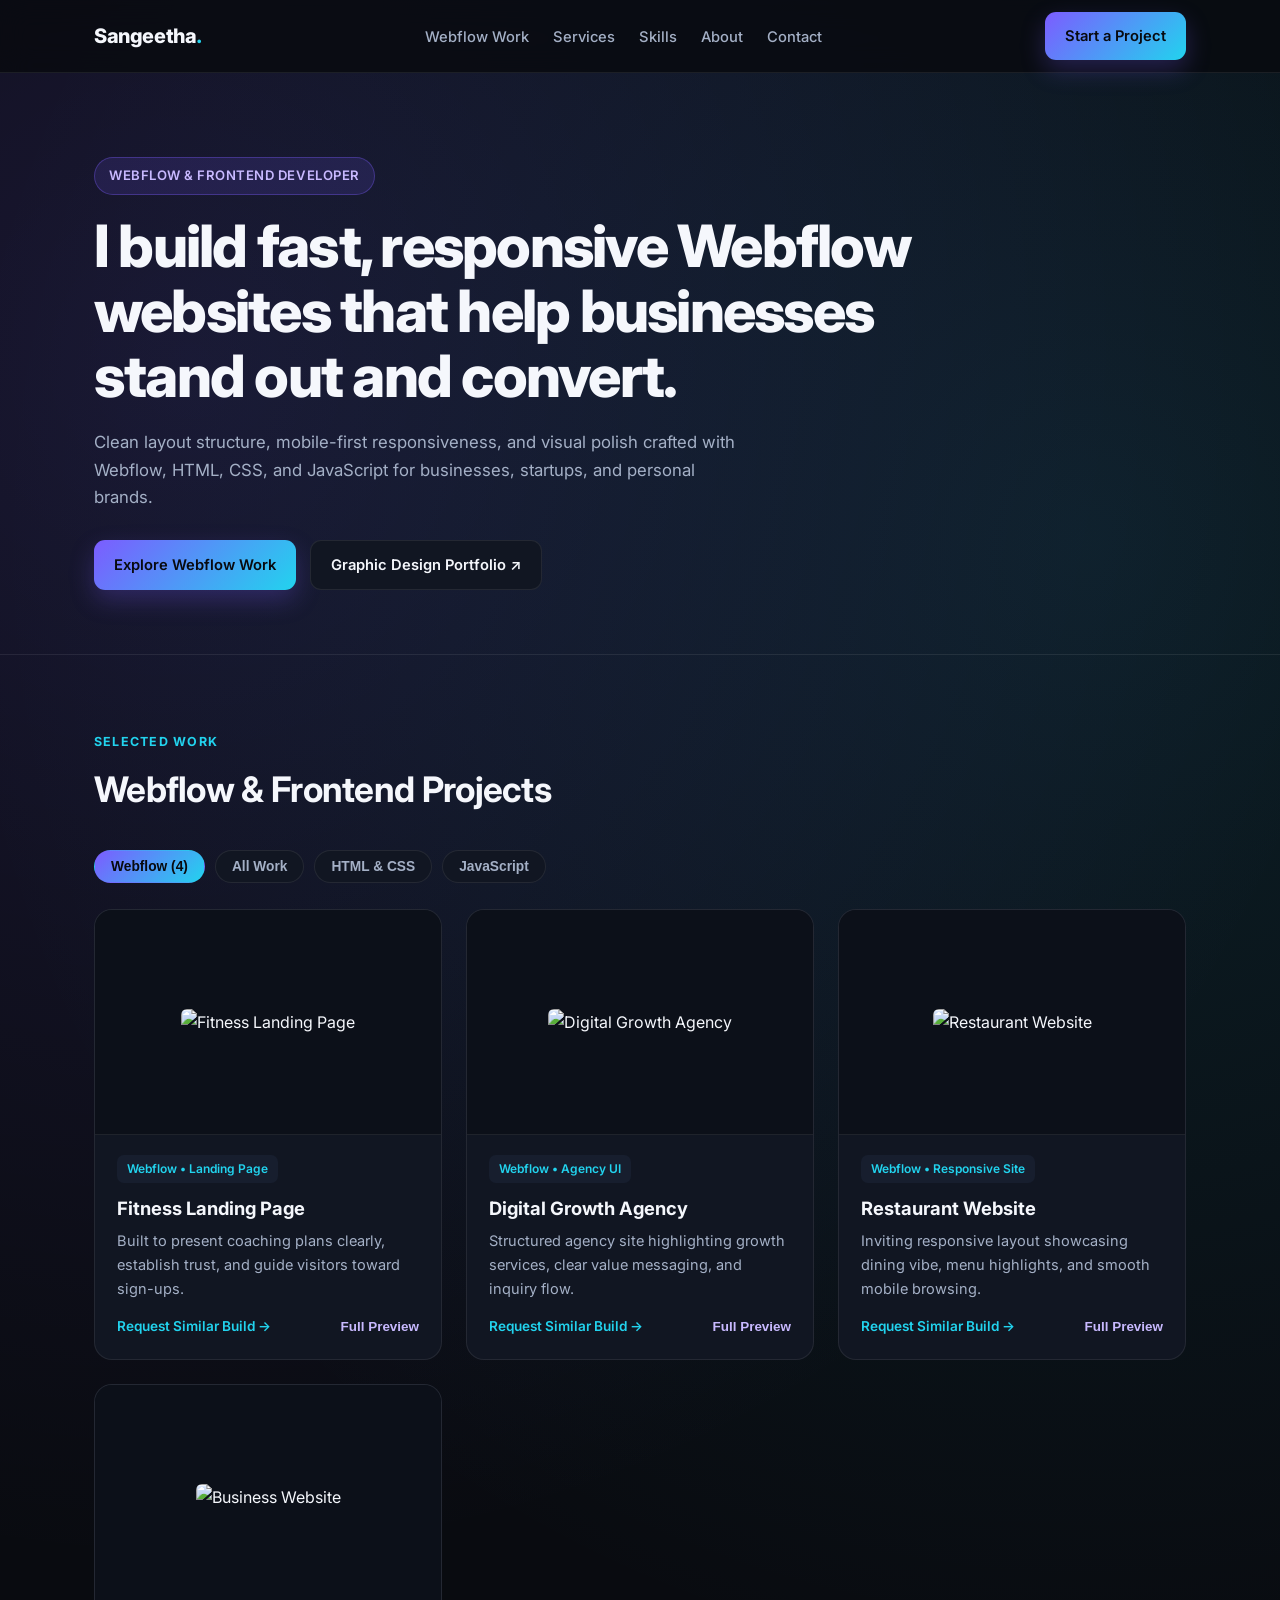
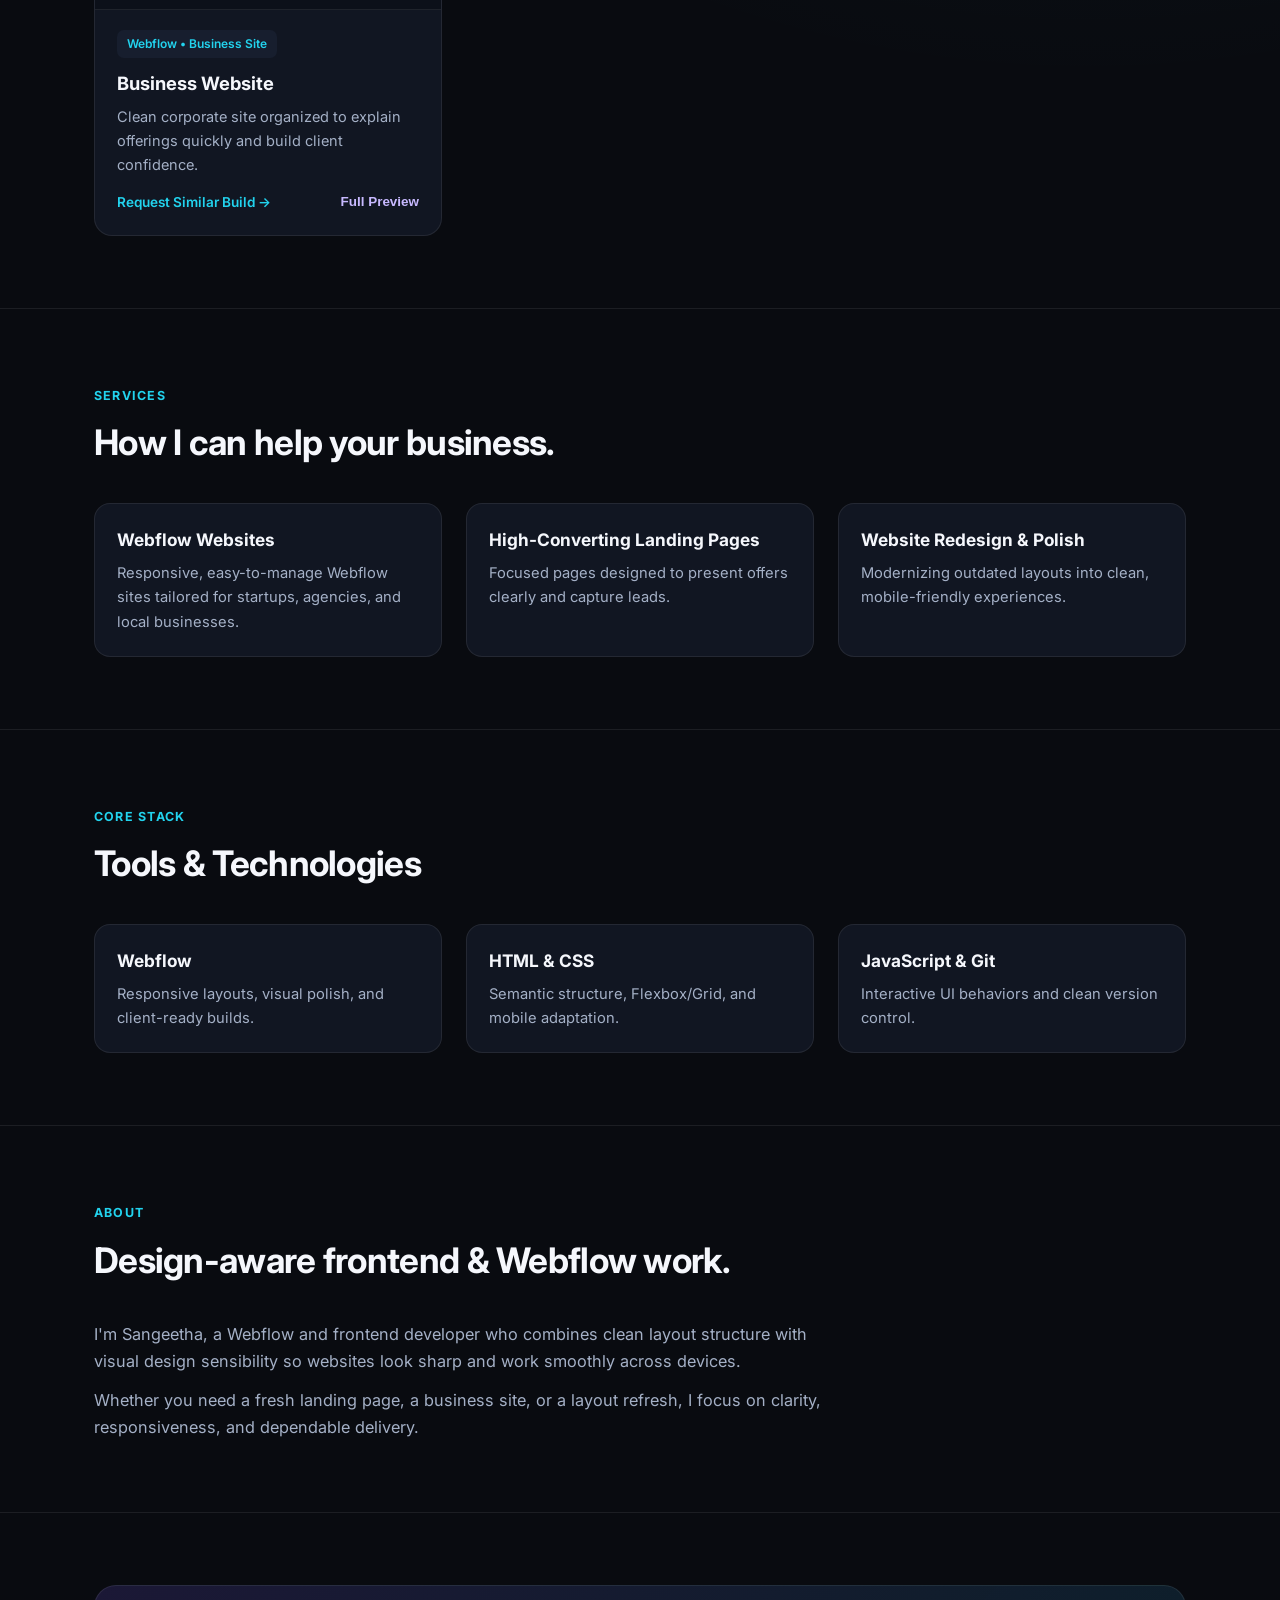
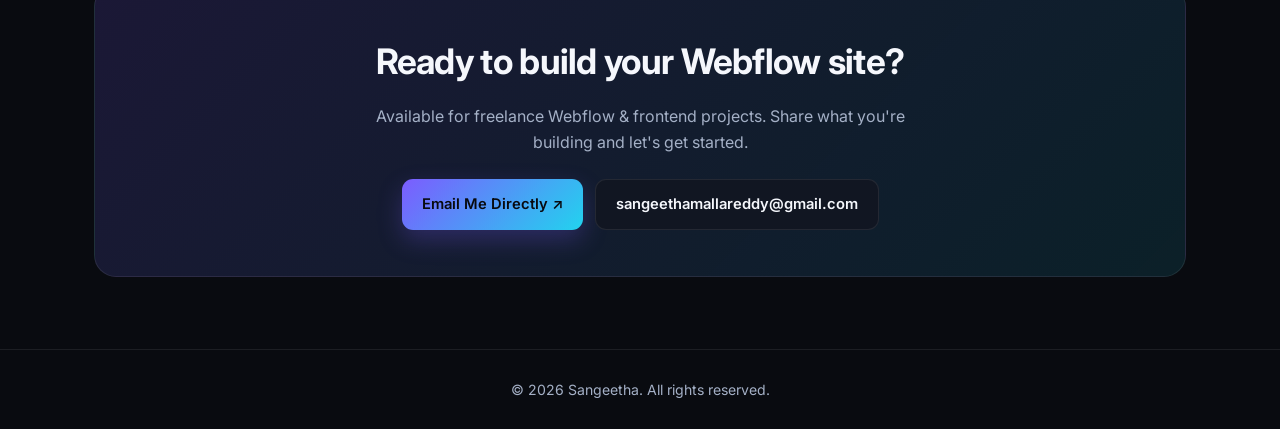
==== commit ee71a633: "Update index.html" ====
--- a/index.html
+++ b/index.html
@@ -3,7 +3,7 @@
 <head>
   <meta charset="UTF-8" />
   <meta name="viewport" content="width=device-width, initial-scale=1.0" />
-  <title>Sangeetha | Frontend &amp; Webflow Developer</title>
+  <title>Sangeetha | Webflow &amp; Frontend Developer</title>
   <link rel="preconnect" href="https://fonts.googleapis.com" />
   <link rel="preconnect" href="https://fonts.gstatic.com" crossorigin />
   <link href="https://fonts.googleapis.com/css2?family=Inter:wght@400;500;600;700;800&display=swap" rel="stylesheet" />
@@ -35,12 +35,13 @@
 
     .container { max-width: 1140px; margin: 0 auto; padding: 0 24px; }
 
+    /* Header */
     header {
       position: sticky;
       top: 0;
       z-index: 20;
       backdrop-filter: blur(14px);
-      background: rgba(9, 11, 16, 0.84);
+      background: rgba(9, 11, 16, 0.85);
       border-bottom: 1px solid var(--border);
     }
     .nav {
@@ -72,6 +73,7 @@
     }
     .nav-links a:hover { color: var(--text); }
 
+    /* Buttons */
     .btn {
       display: inline-flex;
       align-items: center;
@@ -83,7 +85,7 @@
       font-size: 0.92rem;
       border: none;
       cursor: pointer;
-      transition: transform 0.2s ease, opacity 0.2s ease;
+      transition: transform 0.2s ease, opacity 0.2s ease, border-color 0.2s ease;
     }
     .btn-primary {
       background: linear-gradient(135deg, var(--accent), var(--accent-2));
@@ -98,7 +100,8 @@
     }
     .btn-ghost:hover { border-color: rgba(255, 255, 255, 0.22); transform: translateY(-2px); }
 
-    .hero { padding: 84px 0 68px; }
+    /* Hero */
+    .hero { padding: 84px 0 64px; }
     .badge {
       display: inline-block;
       padding: 7px 14px;
@@ -116,17 +119,18 @@
       font-weight: 800;
       line-height: 1.12;
       letter-spacing: -0.03em;
-      max-width: 820px;
+      max-width: 840px;
       margin-bottom: 20px;
     }
     .hero p {
       color: var(--muted);
-      max-width: 640px;
+      max-width: 660px;
       font-size: 1.05rem;
       margin-bottom: 28px;
     }
     .hero-actions { display: flex; flex-wrap: wrap; gap: 14px; }
 
+    /* Sections */
     section { padding: 72px 0; border-top: 1px solid var(--border); }
     .sec-head { margin-bottom: 32px; }
     .sec-head span {
@@ -143,24 +147,7 @@
       margin-top: 6px;
     }
 
-    .about-text { color: var(--muted); max-width: 740px; font-size: 1.02rem; }
-
-    .grid-3 {
-      display: grid;
-      grid-template-columns: repeat(auto-fit, minmax(290px, 1fr));
-      gap: 22px;
-    }
-    .info-card {
-      background: var(--surface);
-      border: 1px solid var(--border);
-      border-radius: 16px;
-      padding: 22px;
-      transition: transform 0.2s ease, border-color 0.2s ease;
-    }
-    .info-card:hover { transform: translateY(-3px); border-color: rgba(124, 92, 255, 0.38); }
-    .info-card h3 { font-size: 1.08rem; font-weight: 700; margin-bottom: 6px; }
-    .info-card p { color: var(--muted); font-size: 0.92rem; }
-
+    /* Filter Tabs */
     .filter-bar {
       display: flex;
       flex-wrap: wrap;
@@ -185,6 +172,12 @@
       border-color: transparent;
     }
 
+    /* Cards & Grids */
+    .grid-3 {
+      display: grid;
+      grid-template-columns: repeat(auto-fit, minmax(295px, 1fr));
+      gap: 24px;
+    }
     .card {
       background: var(--surface);
       border: 1px solid var(--border);
@@ -192,17 +185,19 @@
       overflow: hidden;
       display: flex;
       flex-direction: column;
-      transition: transform 0.25s ease, border-color 0.25s ease;
+      transition: transform 0.25s ease, border-color 0.25s ease, box-shadow 0.25s ease;
     }
     .card:hover {
       transform: translateY(-5px);
       border-color: rgba(124, 92, 255, 0.45);
+      box-shadow: 0 16px 36px rgba(0, 0, 0, 0.35);
     }
     .card.hidden { display: none; }
 
+    /* Zero-cropping image container */
     .card-img-wrapper {
       width: 100%;
-      height: 230px;
+      height: 225px;
       background: var(--img-bg);
       border-bottom: 1px solid var(--border);
       display: flex;
@@ -218,6 +213,7 @@
       width: auto;
       height: auto;
       object-fit: contain;
+      object-position: center;
       border-radius: 6px;
       display: block;
       transition: transform 0.25s ease;
@@ -243,6 +239,88 @@
     .card h3 { font-size: 1.15rem; font-weight: 700; margin-bottom: 6px; }
     .card p { color: var(--muted); font-size: 0.91rem; margin-bottom: 14px; }
 
+    .card-actions {
+      margin-top: auto;
+      display: flex;
+      align-items: center;
+      justify-content: space-between;
+      gap: 12px;
+      font-size: 0.85rem;
+      font-weight: 600;
+    }
+    .demo-link { color: var(--accent-2); text-decoration: none; }
+    .demo-link:hover { text-decoration: underline; }
+    .zoom-btn {
+      background: none;
+      border: none;
+      color: #c8b9ff;
+      font-size: 0.84rem;
+      font-weight: 600;
+      cursor: pointer;
+      padding: 0;
+    }
+    .zoom-btn:hover { color: var(--accent-2); }
+
+    .info-card {
+      background: var(--surface);
+      border: 1px solid var(--border);
+      border-radius: 16px;
+      padding: 22px;
+      transition: transform 0.2s ease, border-color 0.2s ease;
+    }
+    .info-card:hover { transform: translateY(-3px); border-color: rgba(124, 92, 255, 0.38); }
+    .info-card h3 { font-size: 1.08rem; font-weight: 700; margin-bottom: 6px; }
+    .info-card p { color: var(--muted); font-size: 0.92rem; }
+
+    .about-text { color: var(--muted); max-width: 740px; font-size: 1.02rem; }
+    .about-text + .about-text { margin-top: 12px; }
+
+    /* Lightbox */
+    .lightbox {
+      display: none;
+      position: fixed;
+      inset: 0;
+      z-index: 100;
+      background: rgba(5, 7, 11, 0.92);
+      backdrop-filter: blur(6px);
+      align-items: center;
+      justify-content: center;
+      padding: 24px;
+    }
+    .lightbox.open { display: flex; }
+    .lightbox-inner {
+      max-width: 920px;
+      width: 100%;
+      text-align: center;
+      position: relative;
+    }
+    .lightbox-inner img {
+      max-width: 100%;
+      max-height: 78vh;
+      object-fit: contain;
+      border-radius: 12px;
+      background: var(--img-bg);
+      border: 1px solid var(--border);
+    }
+    .lightbox-caption {
+      margin-top: 14px;
+      color: var(--text);
+      font-weight: 600;
+    }
+    .lightbox-close {
+      position: absolute;
+      top: -44px;
+      right: 0;
+      background: var(--surface-2);
+      color: var(--text);
+      border: 1px solid var(--border);
+      border-radius: 8px;
+      padding: 6px 14px;
+      font-weight: 600;
+      cursor: pointer;
+    }
+
+    /* Contact */
     .contact-box {
       background: linear-gradient(135deg, rgba(124, 92, 255, 0.16), rgba(34, 211, 238, 0.11));
       border: 1px solid var(--border);
@@ -250,8 +328,22 @@
       padding: 46px 28px;
       text-align: center;
     }
-    .contact-box h2 { font-size: clamp(1.6rem, 3vw, 2.2rem); font-weight: 700; }
-    .contact-box p { color: var(--muted); max-width: 560px; margin: 12px auto 24px; }
+    .contact-box h2 {
+      font-size: clamp(1.6rem, 3vw, 2.2rem);
+      font-weight: 700;
+      letter-spacing: -0.02em;
+    }
+    .contact-box p {
+      color: var(--muted);
+      max-width: 560px;
+      margin: 12px auto 24px;
+    }
+    .contact-actions {
+      display: flex;
+      flex-wrap: wrap;
+      justify-content: center;
+      gap: 12px;
+    }
 
     footer {
       padding: 28px 0;
@@ -261,7 +353,11 @@
       border-top: 1px solid var(--border);
     }
 
-    @media (max-width: 760px) { .nav-links { display: none; } }
+    @media (max-width: 760px) {
+      .nav-links { display: none; }
+      .hero { padding: 64px 0 52px; }
+      section { padding: 56px 0; }
+    }
   </style>
 </head>
 <body>
@@ -269,54 +365,27 @@
     <div class="container nav">
       <a href="#home" class="brand">Sangeetha<span>.</span></a>
       <ul class="nav-links">
+        <li><a href="#projects">Webflow Work</a></li>
+        <li><a href="#services">Services</a></li>
+        <li><a href="#skills">Skills</a></li>
         <li><a href="#about">About</a></li>
-        <li><a href="#skills">Skills</a></li>
-        <li><a href="#projects">Projects</a></li>
-        <li><a href="#services">Services</a></li>
         <li><a href="#contact">Contact</a></li>
       </ul>
-      <a href="#contact" class="btn btn-primary">Let's Work Together</a>
+      <a href="#contact" class="btn btn-primary">Start a Project</a>
     </div>
   </header>
 
   <main>
     <section class="hero" style="border-top:none;" id="home">
       <div class="container">
-        <span class="badge">FRONTEND &amp; WEBFLOW DEVELOPER</span>
-        <h1>I build modern websites that help businesses stand out online.</h1>
-        <p>I create responsive, clean, and user-friendly websites using HTML, CSS, JavaScript, and Webflow.</p>
+        <span class="badge">WEBFLOW &amp; FRONTEND DEVELOPER</span>
+        <h1>I build fast, responsive Webflow websites that help businesses stand out and convert.</h1>
+        <p>
+          Clean layout structure, mobile-first responsiveness, and visual polish crafted with Webflow, HTML, CSS, and JavaScript for businesses, startups, and personal brands.
+        </p>
         <div class="hero-actions">
-          <a href="#projects" class="btn btn-primary">View My Work</a>
-          <a href="https://sangeetha-frontend.github.io/sangeetha-new--graphic-design-portfolio/" class="btn btn-ghost" target="_blank" rel="noopener">Graphic Design Work ↗</a>
-        </div>
-      </div>
-    </section>
-
-    <section id="about">
-      <div class="container">
-        <div class="sec-head">
-          <span>About Me</span>
-          <h2>Building websites with purpose.</h2>
-        </div>
-        <p class="about-text">
-          I'm Sangeetha, a frontend web developer focused on creating modern and responsive websites for businesses, startups, and personal brands.
-        </p>
-      </div>
-    </section>
-
-    <section id="skills">
-      <div class="container">
-        <div class="sec-head">
-          <span>My Skills</span>
-          <h2>Technologies I work with.</h2>
-        </div>
-        <div class="grid-3">
-          <div class="info-card"><h3>HTML</h3><p>Semantic and structured websites.</p></div>
-          <div class="info-card"><h3>CSS</h3><p>Responsive layouts and modern UI.</p></div>
-          <div class="info-card"><h3>JavaScript</h3><p>Interactive web experiences.</p></div>
-          <div class="info-card"><h3>Webflow</h3><p>Professional no-code web development.</p></div>
-          <div class="info-card"><h3>Responsive Design</h3><p>Optimized across mobile and desktop.</p></div>
-          <div class="info-card"><h3>Git &amp; GitHub</h3><p>Version control &amp; project management.</p></div>
+          <a href="#projects" class="btn btn-primary">Explore Webflow Work</a>
+          <a href="https://sangeetha-frontend.github.io/sangeetha-new--graphic-design-portfolio/" class="btn btn-ghost" target="_blank" rel="noopener">Graphic Design Portfolio ↗</a>
         </div>
       </div>
     </section>
@@ -325,75 +394,268 @@
       <div class="container">
         <div class="sec-head">
           <span>Selected Work</span>
-          <h2>Projects I've built.</h2>
-        </div>
-
-        <div class="filter-bar">
-          <button class="filter-btn active" onclick="filterProjects('all', this)">All Projects</button>
-          <button class="filter-btn" onclick="filterProjects('webflow', this)">Webflow</button>
+          <h2>Webflow &amp; Frontend Projects</h2>
+        </div>
+
+        <div class="filter-bar" role="tablist" aria-label="Filter projects">
+          <button class="filter-btn active" onclick="filterProjects('webflow', this)">Webflow (4)</button>
+          <button class="filter-btn" onclick="filterProjects('all', this)">All Work</button>
           <button class="filter-btn" onclick="filterProjects('html-css', this)">HTML &amp; CSS</button>
           <button class="filter-btn" onclick="filterProjects('js', this)">JavaScript</button>
         </div>
 
         <div class="grid-3" id="projects-grid">
-          <!-- Webflow Projects -->
+          <!-- Webflow Core Projects -->
           <article class="card" data-category="webflow">
-            <div class="card-img-wrapper">
+            <div class="card-img-wrapper" onclick="openLightbox('images/fitness-landing.png', 'Fitness Landing Page')">
               <img src="images/fitness-landing.png" alt="Fitness Landing Page" />
             </div>
             <div class="card-content">
               <span class="tag">Webflow • Landing Page</span>
               <h3>Fitness Landing Page</h3>
-              <p>Modern fitness landing page designed to present services and encourage engagement.</p>
+              <p>Built to present coaching plans clearly, establish trust, and guide visitors toward sign-ups.</p>
+              <div class="card-actions">
+                <a href="#contact" class="demo-link">Request Similar Build →</a>
+                <button class="zoom-btn" onclick="openLightbox('images/fitness-landing.png', 'Fitness Landing Page')">Full Preview</button>
+              </div>
             </div>
           </article>
 
           <article class="card" data-category="webflow">
-            <div class="card-img-wrapper">
+            <div class="card-img-wrapper" onclick="openLightbox('images/digital-growth-agency.png', 'Digital Growth Agency')">
               <img src="images/digital-growth-agency.png" alt="Digital Growth Agency" />
             </div>
             <div class="card-content">
-              <span class="tag">Webflow • UI Design</span>
+              <span class="tag">Webflow • Agency UI</span>
               <h3>Digital Growth Agency</h3>
-              <p>Agency website showcasing digital marketing and growth services.</p>
+              <p>Structured agency site highlighting growth services, clear value messaging, and inquiry flow.</p>
+              <div class="card-actions">
+                <a href="#contact" class="demo-link">Request Similar Build →</a>
+                <button class="zoom-btn" onclick="openLightbox('images/digital-growth-agency.png', 'Digital Growth Agency')">Full Preview</button>
+              </div>
             </div>
           </article>
 
           <article class="card" data-category="webflow">
-            <div class="card-img-wrapper">
+            <div class="card-img-wrapper" onclick="openLightbox('images/restaurant-website.png', 'Restaurant Website')">
               <img src="images/restaurant-website.png" alt="Restaurant Website" />
             </div>
             <div class="card-content">
-              <span class="tag">Webflow • Responsive Design</span>
+              <span class="tag">Webflow • Responsive Site</span>
               <h3>Restaurant Website</h3>
-              <p>Restaurant website showcasing the brand, menu, and customer experience.</p>
+              <p>Inviting responsive layout showcasing dining vibe, menu highlights, and smooth mobile browsing.</p>
+              <div class="card-actions">
+                <a href="#contact" class="demo-link">Request Similar Build →</a>
+                <button class="zoom-btn" onclick="openLightbox('images/restaurant-website.png', 'Restaurant Website')">Full Preview</button>
+              </div>
             </div>
           </article>
 
           <article class="card" data-category="webflow">
-            <div class="card-img-wrapper">
+            <div class="card-img-wrapper" onclick="openLightbox('images/business-website.png', 'Business Website')">
               <img src="images/business-website.png" alt="Business Website" />
             </div>
             <div class="card-content">
-              <span class="tag">Webflow • Responsive Design</span>
+              <span class="tag">Webflow • Business Site</span>
               <h3>Business Website</h3>
-              <p>Business website designed to present services clearly and build trust.</p>
-            </div>
-          </article>
-        </div>
+              <p>Clean corporate site organized to explain offerings quickly and build client confidence.</p>
+              <div class="card-actions">
+                <a href="#contact" class="demo-link">Request Similar Build →</a>
+                <button class="zoom-btn" onclick="openLightbox('images/business-website.png', 'Business Website')">Full Preview</button>
+              </div>
+            </div>
+          </article>
+
+          <!-- HTML & CSS Items -->
+          <article class="card hidden" data-category="html-css">
+            <div class="card-img-wrapper" onclick="openLightbox('images/flexbox-practice.png', 'Flexbox Practice')">
+              <img src="images/flexbox-practice.png" alt="Flexbox Practice" />
+            </div>
+            <div class="card-content">
+              <span class="tag">HTML • CSS</span>
+              <h3>Flexbox Practice</h3>
+              <p>Responsive layout alignment and clean spacing built with CSS Flexbox.</p>
+              <div class="card-actions">
+                <button class="zoom-btn" onclick="openLightbox('images/flexbox-practice.png', 'Flexbox Practice')">Full Preview</button>
+              </div>
+            </div>
+          </article>
+
+          <article class="card hidden" data-category="html-css">
+            <div class="card-img-wrapper" onclick="openLightbox('images/skills-cards.png', 'My Skills Cards')">
+              <img src="images/skills-cards.png" alt="My Skills Cards" />
+            </div>
+            <div class="card-content">
+              <span class="tag">HTML • CSS</span>
+              <h3>My Skills Cards</h3>
+              <p>Modular card grid with consistent visual hierarchy across screen sizes.</p>
+              <div class="card-actions">
+                <button class="zoom-btn" onclick="openLightbox('images/skills-cards.png', 'My Skills Cards')">Full Preview</button>
+              </div>
+            </div>
+          </article>
+
+          <article class="card hidden" data-category="html-css">
+            <div class="card-img-wrapper" onclick="openLightbox('images/website-header.png', 'My Website Header')">
+              <img src="images/website-header.png" alt="My Website Header" />
+            </div>
+            <div class="card-content">
+              <span class="tag">HTML • CSS</span>
+              <h3>My Website Header</h3>
+              <p>Clean navigation bar focused on quick links and clear brand hierarchy.</p>
+              <div class="card-actions">
+                <button class="zoom-btn" onclick="openLightbox('images/website-header.png', 'My Website Header')">Full Preview</button>
+              </div>
+            </div>
+          </article>
+
+          <article class="card hidden" data-category="html-css">
+            <div class="card-img-wrapper" onclick="openLightbox('images/contact-forms.png', 'Contact Forms')">
+              <img src="images/contact-forms.png" alt="Contact Forms" />
+            </div>
+            <div class="card-content">
+              <span class="tag">HTML • CSS</span>
+              <h3>Contact Forms</h3>
+              <p>Clear, accessible form layouts structured for straightforward client inquiries.</p>
+              <div class="card-actions">
+                <button class="zoom-btn" onclick="openLightbox('images/contact-forms.png', 'Contact Forms')">Full Preview</button>
+              </div>
+            </div>
+          </article>
+
+          <!-- JavaScript Items -->
+          <article class="card hidden" data-category="js">
+            <div class="card-img-wrapper" onclick="openLightbox('images/mini-ecommerce.png', 'Mini E-commerce')">
+              <img src="images/mini-ecommerce.png" alt="Mini E-commerce" />
+            </div>
+            <div class="card-content">
+              <span class="tag">JavaScript • UI</span>
+              <h3>Mini E-commerce</h3>
+              <p>Interactive product showcase with cart updates and smooth user feedback.</p>
+              <div class="card-actions">
+                <button class="zoom-btn" onclick="openLightbox('images/mini-ecommerce.png', 'Mini E-commerce')">Full Preview</button>
+              </div>
+            </div>
+          </article>
+
+          <article class="card hidden" data-category="js">
+            <div class="card-img-wrapper" onclick="openLightbox('images/todo-list.png', 'Advanced To-Do List')">
+              <img src="images/todo-list.png" alt="Advanced To-Do List" />
+            </div>
+            <div class="card-content">
+              <span class="tag">JavaScript • App</span>
+              <h3>Advanced To-Do List</h3>
+              <p>Task manager supporting adding, completing, and organizing daily tasks.</p>
+              <div class="card-actions">
+                <button class="zoom-btn" onclick="openLightbox('images/todo-list.png', 'Advanced To-Do List')">Full Preview</button>
+              </div>
+            </div>
+          </article>
+
+          <article class="card hidden" data-category="js">
+            <div class="card-img-wrapper" onclick="openLightbox('images/calculator.png', 'Advanced Calculator')">
+              <img src="images/calculator.png" alt="Advanced Calculator" />
+            </div>
+            <div class="card-content">
+              <span class="tag">JavaScript • Tool</span>
+              <h3>Advanced Calculator</h3>
+              <p>Clean calculator interface built for quick and accurate calculations.</p>
+              <div class="card-actions">
+                <button class="zoom-btn" onclick="openLightbox('images/calculator.png', 'Advanced Calculator')">Full Preview</button>
+              </div>
+            </div>
+          </article>
+
+          <article class="card hidden" data-category="js">
+            <div class="card-img-wrapper" onclick="openLightbox('images/password-generator.png', 'Password Generator')">
+              <img src="images/password-generator.png" alt="Password Generator" />
+            </div>
+            <div class="card-content">
+              <span class="tag">JavaScript • Utility</span>
+              <h3>Password Generator</h3>
+              <p>Interactive generator creating strong passwords with customizable rules.</p>
+              <div class="card-actions">
+                <button class="zoom-btn" onclick="openLightbox('images/password-generator.png', 'Password Generator')">Full Preview</button>
+              </div>
+            </div>
+          </article>
+        </div>
+      </div>
+    </section>
+
+    <section id="services">
+      <div class="container">
+        <div class="sec-head">
+          <span>Services</span>
+          <h2>How I can help your business.</h2>
+        </div>
+        <div class="grid-3">
+          <div class="info-card">
+            <h3>Webflow Websites</h3>
+            <p>Responsive, easy-to-manage Webflow sites tailored for startups, agencies, and local businesses.</p>
+          </div>
+          <div class="info-card">
+            <h3>High-Converting Landing Pages</h3>
+            <p>Focused pages designed to present offers clearly and capture leads.</p>
+          </div>
+          <div class="info-card">
+            <h3>Website Redesign &amp; Polish</h3>
+            <p>Modernizing outdated layouts into clean, mobile-friendly experiences.</p>
+          </div>
+        </div>
+      </div>
+    </section>
+
+    <section id="skills">
+      <div class="container">
+        <div class="sec-head">
+          <span>Core Stack</span>
+          <h2>Tools &amp; Technologies</h2>
+        </div>
+        <div class="grid-3">
+          <div class="info-card"><h3>Webflow</h3><p>Responsive layouts, visual polish, and client-ready builds.</p></div>
+          <div class="info-card"><h3>HTML &amp; CSS</h3><p>Semantic structure, Flexbox/Grid, and mobile adaptation.</p></div>
+          <div class="info-card"><h3>JavaScript &amp; Git</h3><p>Interactive UI behaviors and clean version control.</p></div>
+        </div>
+      </div>
+    </section>
+
+    <section id="about">
+      <div class="container">
+        <div class="sec-head">
+          <span>About</span>
+          <h2>Design-aware frontend &amp; Webflow work.</h2>
+        </div>
+        <p class="about-text">
+          I'm Sangeetha, a Webflow and frontend developer who combines clean layout structure with visual design sensibility so websites look sharp and work smoothly across devices.
+        </p>
+        <p class="about-text">
+          Whether you need a fresh landing page, a business site, or a layout refresh, I focus on clarity, responsiveness, and dependable delivery.
+        </p>
       </div>
     </section>
 
     <section id="contact">
       <div class="container">
         <div class="contact-box">
-          <h2>Have a project in mind?</h2>
-          <p>Available for freelance web development projects. Let's build something great together.</p>
-          <a href="https://mail.google.com/mail/?view=cm&fs=1&to=sangeethamallareddy@gmail.com" class="btn btn-primary" target="_blank" rel="noopener">Contact Me ↗</a>
+          <h2>Ready to build your Webflow site?</h2>
+          <p>Available for freelance Webflow &amp; frontend projects. Share what you're building and let's get started.</p>
+          <div class="contact-actions">
+            <a href="https://mail.google.com/mail/?view=cm&fs=1&to=sangeethamallareddy@gmail.com" class="btn btn-primary" target="_blank" rel="noopener">Email Me Directly ↗</a>
+            <a href="https://mail.google.com/mail/?view=cm&fs=1&to=sangeethamallareddy@gmail.com" class="btn btn-ghost" target="_blank" rel="noopener">sangeethamallareddy@gmail.com</a>
+          </div>
         </div>
       </div>
     </section>
   </main>
+
+  <div class="lightbox" id="lightbox" onclick="closeLightbox()">
+    <div class="lightbox-inner" onclick="event.stopPropagation()">
+      <button class="lightbox-close" onclick="closeLightbox()">Close ✕</button>
+      <img id="lightbox-img" src="" alt="" />
+      <p class="lightbox-caption" id="lightbox-caption"></p>
+    </div>
+  </div>
 
   <footer>
     <div class="container">© 2026 Sangeetha. All rights reserved.</div>
@@ -409,6 +671,20 @@
         card.classList.toggle("hidden", !match);
       });
     }
+
+    function openLightbox(src, title) {
+      document.getElementById("lightbox-img").src = src;
+      document.getElementById("lightbox-caption").textContent = title;
+      document.getElementById("lightbox").classList.add("open");
+    }
+
+    function closeLightbox() {
+      document.getElementById("lightbox").classList.remove("open");
+    }
+
+    document.addEventListener("keydown", function (e) {
+      if (e.key === "Escape") closeLightbox();
+    });
   </script>
 </body>
 </html>
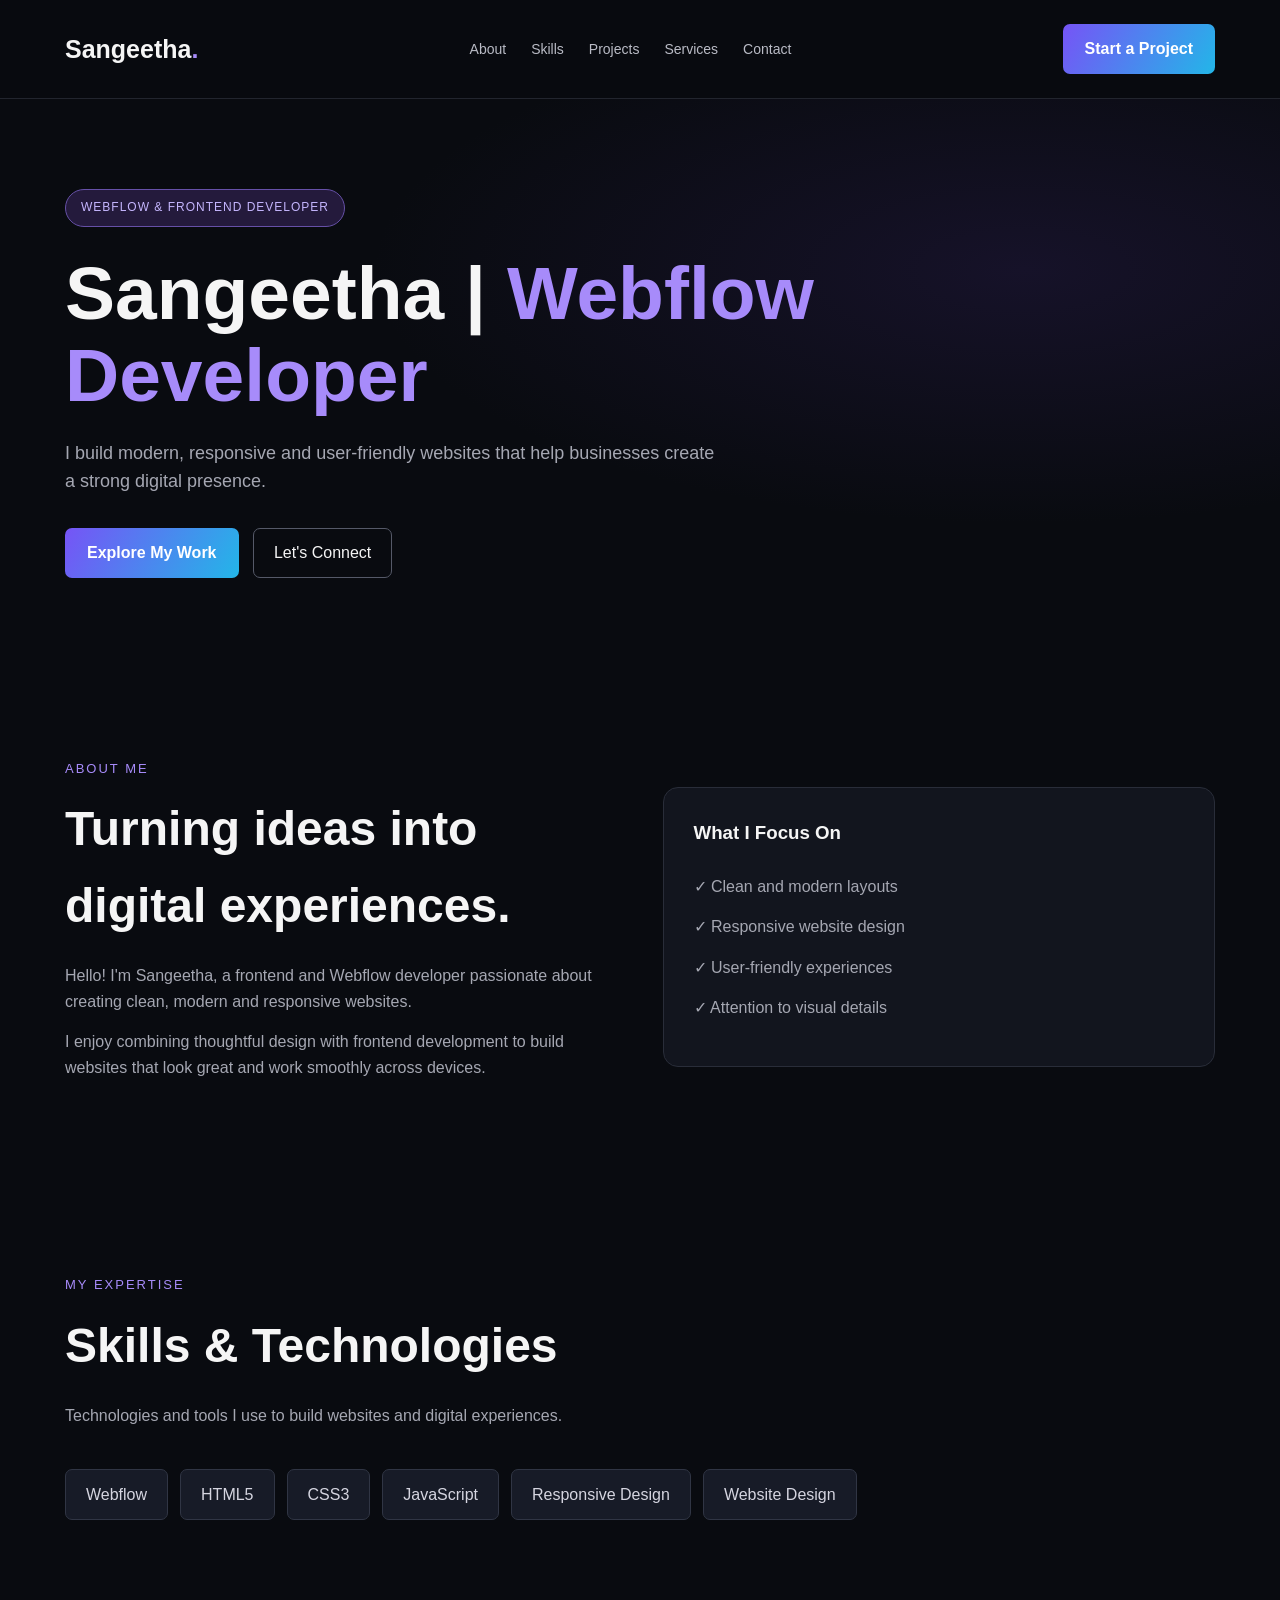
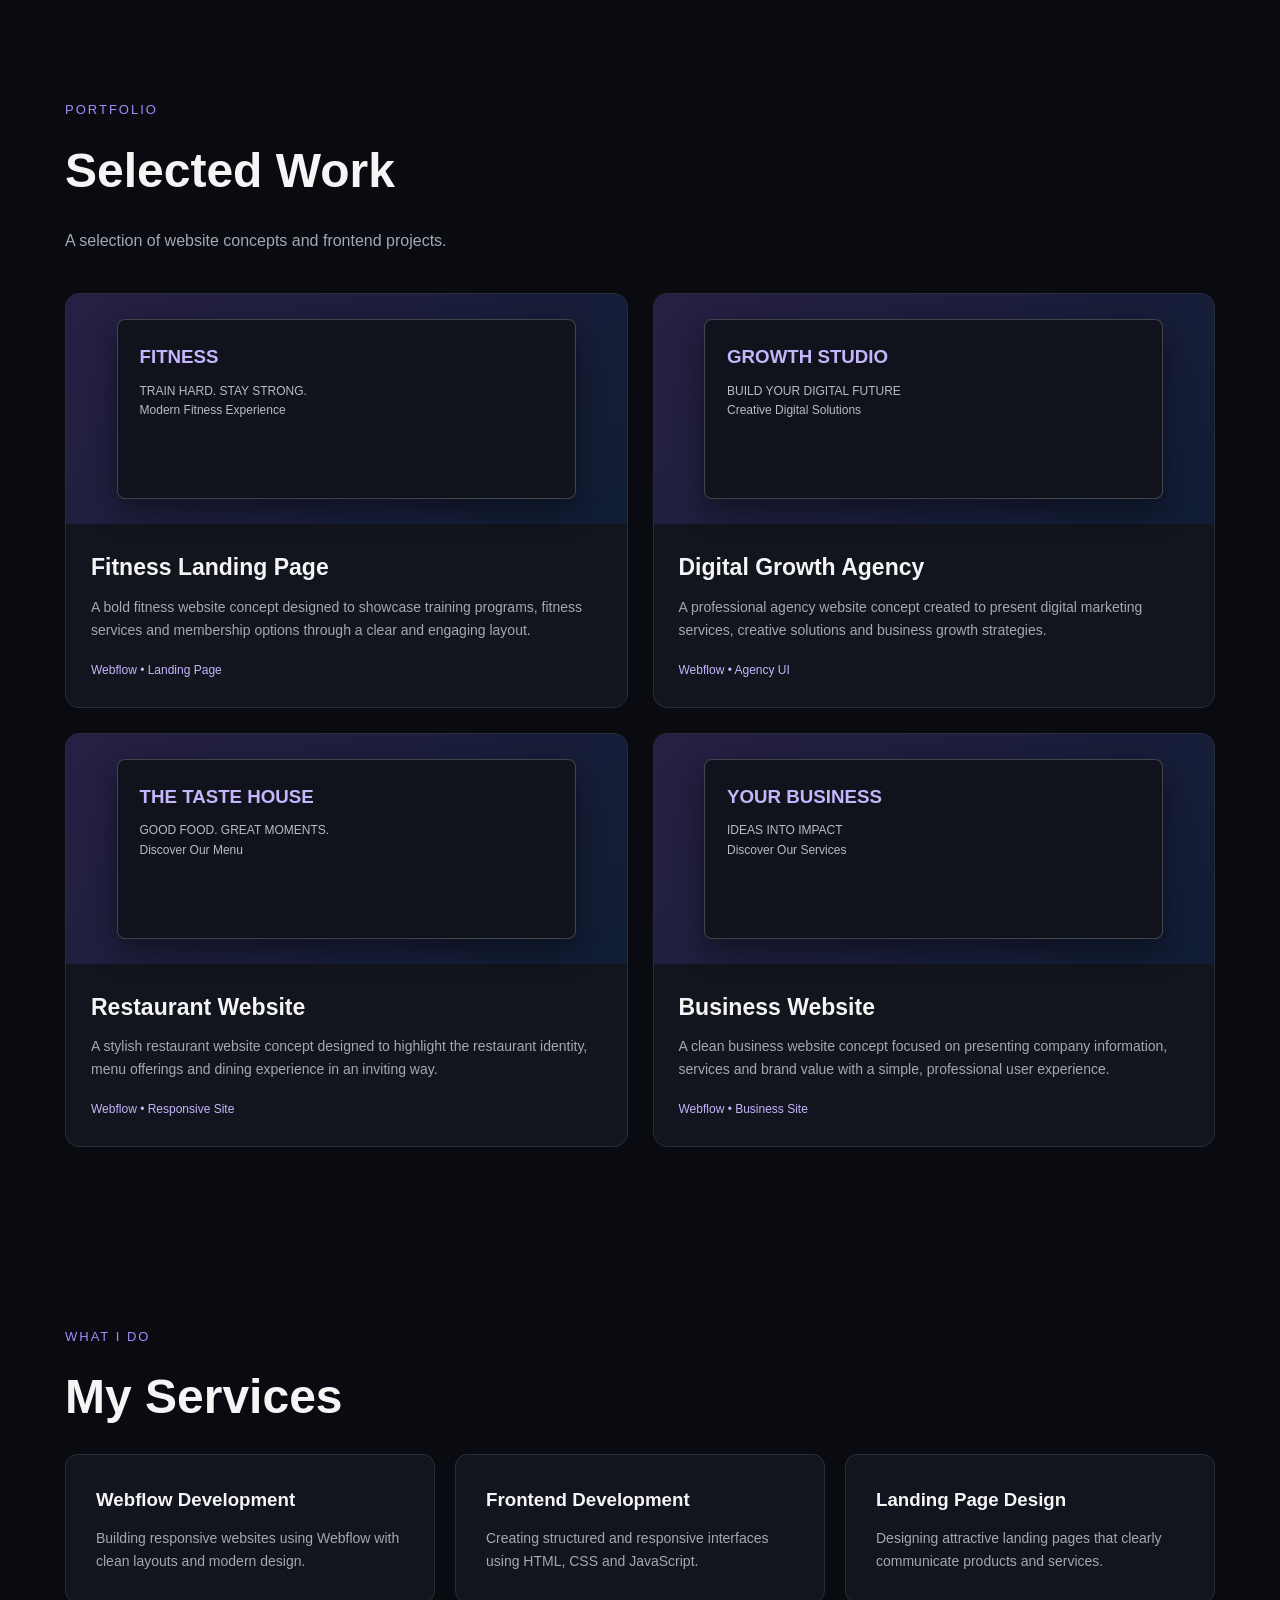
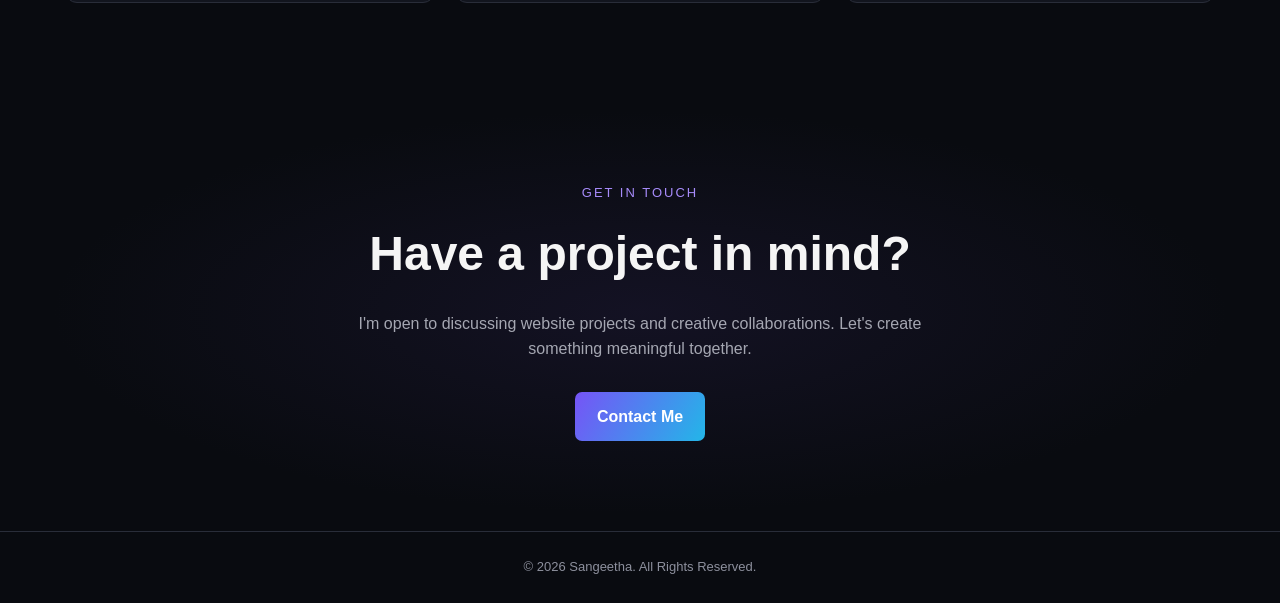
==== commit 2a020c39: "Update index.html" ====
--- a/index.html
+++ b/index.html
@@ -1,690 +1,582 @@
+
 <!DOCTYPE html>
 <html lang="en">
 <head>
-  <meta charset="UTF-8" />
-  <meta name="viewport" content="width=device-width, initial-scale=1.0" />
-  <title>Sangeetha | Webflow &amp; Frontend Developer</title>
-  <link rel="preconnect" href="https://fonts.googleapis.com" />
-  <link rel="preconnect" href="https://fonts.gstatic.com" crossorigin />
-  <link href="https://fonts.googleapis.com/css2?family=Inter:wght@400;500;600;700;800&display=swap" rel="stylesheet" />
+  <meta charset="UTF-8">
+  <meta name="viewport" content="width=device-width, initial-scale=1.0">
+  <meta name="description" content="Sangeetha - Frontend Developer creating responsive and modern websites using HTML, CSS and JavaScript.">
+  <title>Sangeetha | Frontend Developer</title>
+
   <style>
-    :root {
-      --bg: #090b10;
-      --surface: #111622;
-      --surface-2: #171e2e;
-      --img-bg: #0c1019;
-      --text: #f5f7fc;
-      --muted: #a4b0c6;
-      --accent: #7c5cff;
-      --accent-2: #22d3ee;
-      --border: rgba(255, 255, 255, 0.08);
-    }
-
-    *, *::before, *::after { box-sizing: border-box; margin: 0; padding: 0; }
-    html { scroll-behavior: smooth; }
+    * {
+      margin: 0;
+      padding: 0;
+      box-sizing: border-box;
+      scroll-behavior: smooth;
+    }
 
     body {
-      font-family: 'Inter', system-ui, -apple-system, sans-serif;
-      background:
-        radial-gradient(circle at 15% 10%, rgba(124, 92, 255, 0.14), transparent 35%),
-        radial-gradient(circle at 85% 15%, rgba(34, 211, 238, 0.10), transparent 35%),
-        var(--bg);
-      color: var(--text);
-      line-height: 1.65;
-    }
-
-    .container { max-width: 1140px; margin: 0 auto; padding: 0 24px; }
-
-    /* Header */
+      font-family: Arial, sans-serif;
+      background: #090b10;
+      color: #f5f5f5;
+      line-height: 1.6;
+    }
+
+    a {
+      text-decoration: none;
+      color: inherit;
+    }
+
+    .container {
+      width: 90%;
+      max-width: 1150px;
+      margin: auto;
+    }
+
     header {
+      padding: 24px 0;
+      border-bottom: 1px solid #22252e;
       position: sticky;
       top: 0;
-      z-index: 20;
-      backdrop-filter: blur(14px);
-      background: rgba(9, 11, 16, 0.85);
-      border-bottom: 1px solid var(--border);
-    }
-    .nav {
+      background: rgba(9,11,16,.95);
+      z-index: 10;
+    }
+
+    nav {
       display: flex;
       justify-content: space-between;
       align-items: center;
-      height: 72px;
-      gap: 16px;
-    }
-    .brand {
-      font-weight: 800;
-      font-size: 1.25rem;
-      letter-spacing: -0.02em;
-      text-decoration: none;
-      color: var(--text);
-    }
-    .brand span { color: var(--accent-2); }
-    .nav-links {
+      gap: 20px;
+    }
+
+    .logo {
+      font-size: 25px;
+      font-weight: bold;
+    }
+
+    .logo span {
+      color: #a78bfa;
+    }
+
+    nav ul {
       display: flex;
-      gap: 24px;
+      gap: 25px;
       list-style: none;
     }
-    .nav-links a {
-      color: var(--muted);
-      text-decoration: none;
-      font-size: 0.92rem;
-      font-weight: 500;
-      transition: color 0.2s ease;
-    }
-    .nav-links a:hover { color: var(--text); }
-
-    /* Buttons */
-    .btn {
-      display: inline-flex;
+
+    nav ul a {
+      color: #b9bbc5;
+      font-size: 14px;
+      transition: .3s;
+    }
+
+    nav ul a:hover {
+      color: #a78bfa;
+    }
+
+    .button {
+      display: inline-block;
+      padding: 12px 22px;
+      border-radius: 7px;
+      background: linear-gradient(120deg,#7654f6,#23b6e8);
+      color: white;
+      font-weight: bold;
+      transition: .3s;
+    }
+
+    .button:hover {
+      transform: translateY(-3px);
+      box-shadow: 0 8px 25px #7654f655;
+    }
+
+    .hero {
+      min-height: 570px;
+      display: flex;
       align-items: center;
-      gap: 8px;
-      padding: 12px 20px;
-      border-radius: 11px;
-      text-decoration: none;
-      font-weight: 600;
-      font-size: 0.92rem;
-      border: none;
-      cursor: pointer;
-      transition: transform 0.2s ease, opacity 0.2s ease, border-color 0.2s ease;
-    }
-    .btn-primary {
-      background: linear-gradient(135deg, var(--accent), var(--accent-2));
-      color: #080a0f;
-      box-shadow: 0 10px 24px rgba(124, 92, 255, 0.25);
-    }
-    .btn-primary:hover { transform: translateY(-2px); opacity: 0.96; }
-    .btn-ghost {
-      background: var(--surface);
-      color: var(--text);
-      border: 1px solid var(--border);
-    }
-    .btn-ghost:hover { border-color: rgba(255, 255, 255, 0.22); transform: translateY(-2px); }
-
-    /* Hero */
-    .hero { padding: 84px 0 64px; }
-    .badge {
+      padding: 90px 0;
+      background:
+        radial-gradient(ellipse at 80% 30%,#30205b55,transparent 45%),
+        #090b10;
+    }
+
+    .tag {
       display: inline-block;
-      padding: 7px 14px;
-      border-radius: 999px;
-      background: rgba(124, 92, 255, 0.14);
-      color: #c8b9ff;
-      font-size: 0.82rem;
-      font-weight: 600;
-      letter-spacing: 0.04em;
+      color: #c4b5fd;
+      border: 1px solid #6650a7;
+      background: #241a3c;
+      padding: 8px 15px;
+      border-radius: 30px;
+      font-size: 12px;
+      letter-spacing: 1px;
+      margin-bottom: 25px;
+    }
+
+    .hero h1 {
+      font-size: clamp(40px,7vw,75px);
+      line-height: 1.1;
+      max-width: 850px;
+      margin-bottom: 22px;
+    }
+
+    .hero h1 span {
+      color: #a78bfa;
+    }
+
+    .hero p {
+      max-width: 650px;
+      color: #a5a7b2;
+      font-size: 18px;
+      margin-bottom: 32px;
+    }
+
+    .outline-button {
+      display: inline-block;
+      border: 1px solid #555968;
+      padding: 11px 20px;
+      border-radius: 7px;
+      margin-left: 10px;
+      transition: .3s;
+    }
+
+    .outline-button:hover {
+      border-color: #a78bfa;
+      color: #c4b5fd;
+    }
+
+    section {
+      padding: 90px 0;
+    }
+
+    .section-label {
+      color: #a78bfa;
+      font-size: 13px;
+      letter-spacing: 2px;
+      text-transform: uppercase;
+      margin-bottom: 12px;
+    }
+
+    .section-title {
+      font-size: clamp(32px,5vw,48px);
       margin-bottom: 18px;
-      border: 1px solid rgba(124, 92, 255, 0.35);
-    }
-    h1 {
-      font-size: clamp(2.2rem, 5vw, 3.65rem);
-      font-weight: 800;
-      line-height: 1.12;
-      letter-spacing: -0.03em;
-      max-width: 840px;
-      margin-bottom: 20px;
-    }
-    .hero p {
-      color: var(--muted);
-      max-width: 660px;
-      font-size: 1.05rem;
-      margin-bottom: 28px;
-    }
-    .hero-actions { display: flex; flex-wrap: wrap; gap: 14px; }
-
-    /* Sections */
-    section { padding: 72px 0; border-top: 1px solid var(--border); }
-    .sec-head { margin-bottom: 32px; }
-    .sec-head span {
-      color: var(--accent-2);
-      font-size: 0.78rem;
-      font-weight: 700;
-      text-transform: uppercase;
-      letter-spacing: 0.1em;
-    }
-    .sec-head h2 {
-      font-size: clamp(1.6rem, 3vw, 2.2rem);
-      font-weight: 700;
-      letter-spacing: -0.02em;
-      margin-top: 6px;
-    }
-
-    /* Filter Tabs */
-    .filter-bar {
+    }
+
+    .section-description {
+      color: #a5a7b2;
+      max-width: 650px;
+      margin-bottom: 40px;
+    }
+
+    .about-content {
+      display: grid;
+      grid-template-columns: 1fr 1fr;
+      gap: 45px;
+      align-items: center;
+    }
+
+    .about-content p {
+      color: #a5a7b2;
+      margin-bottom: 15px;
+    }
+
+    .about-box {
+      background: #12151e;
+      border: 1px solid #292d39;
+      border-radius: 15px;
+      padding: 30px;
+    }
+
+    .skills {
       display: flex;
       flex-wrap: wrap;
-      gap: 10px;
-      margin-bottom: 26px;
-    }
-    .filter-btn {
-      background: var(--surface);
-      color: var(--muted);
-      border: 1px solid var(--border);
-      padding: 8px 16px;
-      border-radius: 999px;
-      font-size: 0.86rem;
-      font-weight: 600;
-      cursor: pointer;
-      transition: all 0.2s ease;
-    }
-    .filter-btn:hover { color: var(--text); border-color: rgba(255, 255, 255, 0.22); }
-    .filter-btn.active {
-      background: linear-gradient(135deg, var(--accent), var(--accent-2));
-      color: #080a0f;
-      border-color: transparent;
-    }
-
-    /* Cards & Grids */
-    .grid-3 {
+      gap: 12px;
+    }
+
+    .skill {
+      padding: 12px 20px;
+      border-radius: 7px;
+      background: #171b27;
+      border: 1px solid #303544;
+      color: #d5d5e0;
+    }
+
+    .projects-grid {
       display: grid;
-      grid-template-columns: repeat(auto-fit, minmax(295px, 1fr));
-      gap: 24px;
-    }
-    .card {
-      background: var(--surface);
-      border: 1px solid var(--border);
-      border-radius: 18px;
+      grid-template-columns: repeat(2,1fr);
+      gap: 25px;
+    }
+
+    .project-card {
+      background: #12151e;
+      border: 1px solid #292d39;
+      border-radius: 14px;
       overflow: hidden;
-      display: flex;
-      flex-direction: column;
-      transition: transform 0.25s ease, border-color 0.25s ease, box-shadow 0.25s ease;
-    }
-    .card:hover {
-      transform: translateY(-5px);
-      border-color: rgba(124, 92, 255, 0.45);
-      box-shadow: 0 16px 36px rgba(0, 0, 0, 0.35);
-    }
-    .card.hidden { display: none; }
-
-    /* Zero-cropping image container */
-    .card-img-wrapper {
-      width: 100%;
-      height: 225px;
-      background: var(--img-bg);
-      border-bottom: 1px solid var(--border);
+      transition: .3s;
+    }
+
+    .project-card:hover {
+      transform: translateY(-7px);
+      border-color: #8266e9;
+      box-shadow: 0 12px 35px #0006;
+    }
+
+    .project-visual {
+      height: 230px;
       display: flex;
       align-items: center;
       justify-content: center;
-      padding: 12px;
-      cursor: zoom-in;
-      overflow: hidden;
-    }
-    .card-img-wrapper img {
-      max-width: 100%;
-      max-height: 100%;
-      width: auto;
-      height: auto;
-      object-fit: contain;
-      object-position: center;
-      border-radius: 6px;
-      display: block;
-      transition: transform 0.25s ease;
-    }
-    .card:hover .card-img-wrapper img { transform: scale(1.03); }
-
-    .card-content {
-      padding: 20px 22px 22px;
-      display: flex;
-      flex-direction: column;
-      flex-grow: 1;
-    }
-    .tag {
-      align-self: flex-start;
-      font-size: 0.75rem;
-      font-weight: 600;
-      padding: 4px 10px;
-      border-radius: 7px;
-      background: var(--surface-2);
-      color: var(--accent-2);
+      padding: 25px;
+      background: linear-gradient(135deg,#272044,#101d34);
+    }
+
+    .project-visual div {
+      width: 90%;
+      height: 100%;
+      border: 1px solid #ffffff35;
+      border-radius: 8px;
+      background: #10131c;
+      padding: 22px;
+      box-shadow: 0 10px 30px #0007;
+    }
+
+    .project-visual h3 {
+      color: #c4b5fd;
       margin-bottom: 10px;
     }
-    .card h3 { font-size: 1.15rem; font-weight: 700; margin-bottom: 6px; }
-    .card p { color: var(--muted); font-size: 0.91rem; margin-bottom: 14px; }
-
-    .card-actions {
-      margin-top: auto;
-      display: flex;
-      align-items: center;
-      justify-content: space-between;
-      gap: 12px;
-      font-size: 0.85rem;
-      font-weight: 600;
-    }
-    .demo-link { color: var(--accent-2); text-decoration: none; }
-    .demo-link:hover { text-decoration: underline; }
-    .zoom-btn {
-      background: none;
-      border: none;
-      color: #c8b9ff;
-      font-size: 0.84rem;
-      font-weight: 600;
-      cursor: pointer;
-      padding: 0;
-    }
-    .zoom-btn:hover { color: var(--accent-2); }
-
-    .info-card {
-      background: var(--surface);
-      border: 1px solid var(--border);
-      border-radius: 16px;
-      padding: 22px;
-      transition: transform 0.2s ease, border-color 0.2s ease;
-    }
-    .info-card:hover { transform: translateY(-3px); border-color: rgba(124, 92, 255, 0.38); }
-    .info-card h3 { font-size: 1.08rem; font-weight: 700; margin-bottom: 6px; }
-    .info-card p { color: var(--muted); font-size: 0.92rem; }
-
-    .about-text { color: var(--muted); max-width: 740px; font-size: 1.02rem; }
-    .about-text + .about-text { margin-top: 12px; }
-
-    /* Lightbox */
-    .lightbox {
-      display: none;
-      position: fixed;
-      inset: 0;
-      z-index: 100;
-      background: rgba(5, 7, 11, 0.92);
-      backdrop-filter: blur(6px);
-      align-items: center;
-      justify-content: center;
-      padding: 24px;
-    }
-    .lightbox.open { display: flex; }
-    .lightbox-inner {
-      max-width: 920px;
-      width: 100%;
+
+    .project-visual p {
+      font-size: 12px;
+      color: #b9bbc5;
+    }
+
+    .project-info {
+      padding: 25px;
+    }
+
+    .project-info h3 {
+      font-size: 23px;
+      margin-bottom: 10px;
+    }
+
+    .project-info p {
+      color: #a5a7b2;
+      font-size: 14px;
+      margin-bottom: 15px;
+    }
+
+    .project-tag {
+      color: #c4b5fd;
+      font-size: 12px;
+    }
+
+    .services-grid {
+      display: grid;
+      grid-template-columns: repeat(3,1fr);
+      gap: 20px;
+    }
+
+    .service-card {
+      background: #12151e;
+      border: 1px solid #292d39;
+      padding: 30px;
+      border-radius: 12px;
+    }
+
+    .service-card h3 {
+      margin-bottom: 12px;
+    }
+
+    .service-card p {
+      color: #a5a7b2;
+      font-size: 14px;
+    }
+
+    .contact {
       text-align: center;
-      position: relative;
-    }
-    .lightbox-inner img {
-      max-width: 100%;
-      max-height: 78vh;
-      object-fit: contain;
-      border-radius: 12px;
-      background: var(--img-bg);
-      border: 1px solid var(--border);
-    }
-    .lightbox-caption {
-      margin-top: 14px;
-      color: var(--text);
-      font-weight: 600;
-    }
-    .lightbox-close {
-      position: absolute;
-      top: -44px;
-      right: 0;
-      background: var(--surface-2);
-      color: var(--text);
-      border: 1px solid var(--border);
-      border-radius: 8px;
-      padding: 6px 14px;
-      font-weight: 600;
-      cursor: pointer;
-    }
-
-    /* Contact */
-    .contact-box {
-      background: linear-gradient(135deg, rgba(124, 92, 255, 0.16), rgba(34, 211, 238, 0.11));
-      border: 1px solid var(--border);
-      border-radius: 22px;
-      padding: 46px 28px;
+      background: radial-gradient(ellipse at center,#29204b55,transparent 65%);
+    }
+
+    .contact p {
+      color: #a5a7b2;
+      margin: 15px auto 30px;
+      max-width: 600px;
+    }
+
+    footer {
+      padding: 25px 0;
+      border-top: 1px solid #292d39;
       text-align: center;
-    }
-    .contact-box h2 {
-      font-size: clamp(1.6rem, 3vw, 2.2rem);
-      font-weight: 700;
-      letter-spacing: -0.02em;
-    }
-    .contact-box p {
-      color: var(--muted);
-      max-width: 560px;
-      margin: 12px auto 24px;
-    }
-    .contact-actions {
-      display: flex;
-      flex-wrap: wrap;
-      justify-content: center;
-      gap: 12px;
-    }
-
-    footer {
-      padding: 28px 0;
-      text-align: center;
-      color: var(--muted);
-      font-size: 0.88rem;
-      border-top: 1px solid var(--border);
-    }
-
-    @media (max-width: 760px) {
-      .nav-links { display: none; }
-      .hero { padding: 64px 0 52px; }
-      section { padding: 56px 0; }
+      color: #8d909d;
+      font-size: 13px;
+    }
+
+    @media(max-width:768px) {
+      nav {
+        flex-wrap: wrap;
+      }
+
+      nav ul {
+        width: 100%;
+        justify-content: center;
+        flex-wrap: wrap;
+        gap: 15px;
+      }
+
+      .hero {
+        min-height: 480px;
+      }
+
+      .about-content,
+      .projects-grid,
+      .services-grid {
+        grid-template-columns: 1fr;
+      }
+
+      section {
+        padding: 65px 0;
+      }
+
+      .outline-button {
+        margin: 12px 0 0;
+      }
     }
   </style>
 </head>
+
 <body>
-  <header>
-    <div class="container nav">
-      <a href="#home" class="brand">Sangeetha<span>.</span></a>
-      <ul class="nav-links">
-        <li><a href="#projects">Webflow Work</a></li>
+
+<header>
+  <div class="container">
+    <nav>
+      <a href="#" class="logo">Sangeetha<span>.</span></a>
+
+      <ul>
+        <li><a href="#about">About</a></li>
+        <li><a href="#skills">Skills</a></li>
+        <li><a href="#projects">Projects</a></li>
         <li><a href="#services">Services</a></li>
-        <li><a href="#skills">Skills</a></li>
-        <li><a href="#about">About</a></li>
         <li><a href="#contact">Contact</a></li>
       </ul>
-      <a href="#contact" class="btn btn-primary">Start a Project</a>
+
+      <a href="#contact" class="button">Start a Project</a>
+    </nav>
+  </div>
+</header>
+
+<main>
+
+  <section class="hero">
+    <div class="container">
+      <span class="tag">WEBFLOW & FRONTEND DEVELOPER</span>
+
+      <h1>
+        Sangeetha | <span>Webflow Developer</span>
+      </h1>
+
+      <p>
+        I build modern, responsive and user-friendly websites
+        that help businesses create a strong digital presence.
+      </p>
+
+      <a href="#projects" class="button">Explore My Work</a>
+      <a href="#contact" class="outline-button">Let's Connect</a>
     </div>
-  </header>
-
-  <main>
-    <section class="hero" style="border-top:none;" id="home">
-      <div class="container">
-        <span class="badge">WEBFLOW &amp; FRONTEND DEVELOPER</span>
-        <h1>I build fast, responsive Webflow websites that help businesses stand out and convert.</h1>
-        <p>
-          Clean layout structure, mobile-first responsiveness, and visual polish crafted with Webflow, HTML, CSS, and JavaScript for businesses, startups, and personal brands.
-        </p>
-        <div class="hero-actions">
-          <a href="#projects" class="btn btn-primary">Explore Webflow Work</a>
-          <a href="https://sangeetha-frontend.github.io/sangeetha-new--graphic-design-portfolio/" class="btn btn-ghost" target="_blank" rel="noopener">Graphic Design Portfolio ↗</a>
+  </section>
+
+  <section id="about">
+    <div class="container">
+      <div class="about-content">
+        <div>
+          <div class="section-label">About Me</div>
+          <h2 class="section-title">Turning ideas into digital experiences.</h2>
+
+          <p>
+            Hello! I'm Sangeetha, a frontend and Webflow developer
+            passionate about creating clean, modern and responsive websites.
+          </p>
+
+          <p>
+            I enjoy combining thoughtful design with frontend development
+            to build websites that look great and work smoothly across devices.
+          </p>
+        </div>
+
+        <div class="about-box">
+          <h3>What I Focus On</h3>
+          <br>
+          <p>✓ Clean and modern layouts</p>
+          <p>✓ Responsive website design</p>
+          <p>✓ User-friendly experiences</p>
+          <p>✓ Attention to visual details</p>
         </div>
       </div>
-    </section>
-
-    <section id="projects">
-      <div class="container">
-        <div class="sec-head">
-          <span>Selected Work</span>
-          <h2>Webflow &amp; Frontend Projects</h2>
+    </div>
+  </section>
+
+  <section id="skills">
+    <div class="container">
+      <div class="section-label">My Expertise</div>
+      <h2 class="section-title">Skills & Technologies</h2>
+      <p class="section-description">
+        Technologies and tools I use to build websites and digital experiences.
+      </p>
+
+      <div class="skills">
+        <span class="skill">Webflow</span>
+        <span class="skill">HTML5</span>
+        <span class="skill">CSS3</span>
+        <span class="skill">JavaScript</span>
+        <span class="skill">Responsive Design</span>
+        <span class="skill">Website Design</span>
+      </div>
+    </div>
+  </section>
+
+  <section id="projects">
+    <div class="container">
+      <div class="section-label">Portfolio</div>
+      <h2 class="section-title">Selected Work</h2>
+      <p class="section-description">
+        A selection of website concepts and frontend projects.
+      </p>
+
+      <div class="projects-grid">
+
+        <article class="project-card">
+          <div class="project-visual">
+            <div>
+              <h3>FITNESS</h3>
+              <p>TRAIN HARD. STAY STRONG.</p>
+              <p>Modern Fitness Experience</p>
+            </div>
+          </div>
+          <div class="project-info">
+            <h3>Fitness Landing Page</h3>
+            <p>
+              A bold fitness website concept designed to showcase
+              training programs, fitness services and membership options
+              through a clear and engaging layout.
+            </p>
+            <span class="project-tag">Webflow • Landing Page</span>
+          </div>
+        </article>
+
+        <article class="project-card">
+          <div class="project-visual">
+            <div>
+              <h3>GROWTH STUDIO</h3>
+              <p>BUILD YOUR DIGITAL FUTURE</p>
+              <p>Creative Digital Solutions</p>
+            </div>
+          </div>
+          <div class="project-info">
+            <h3>Digital Growth Agency</h3>
+            <p>
+              A professional agency website concept created to present
+              digital marketing services, creative solutions and
+              business growth strategies.
+            </p>
+            <span class="project-tag">Webflow • Agency UI</span>
+          </div>
+        </article>
+
+        <article class="project-card">
+          <div class="project-visual">
+            <div>
+              <h3>THE TASTE HOUSE</h3>
+              <p>GOOD FOOD. GREAT MOMENTS.</p>
+              <p>Discover Our Menu</p>
+            </div>
+          </div>
+          <div class="project-info">
+            <h3>Restaurant Website</h3>
+            <p>
+              A stylish restaurant website concept designed to highlight
+              the restaurant identity, menu offerings and dining
+              experience in an inviting way.
+            </p>
+            <span class="project-tag">Webflow • Responsive Site</span>
+          </div>
+        </article>
+
+        <article class="project-card">
+          <div class="project-visual">
+            <div>
+              <h3>YOUR BUSINESS</h3>
+              <p>IDEAS INTO IMPACT</p>
+              <p>Discover Our Services</p>
+            </div>
+          </div>
+          <div class="project-info">
+            <h3>Business Website</h3>
+            <p>
+              A clean business website concept focused on presenting
+              company information, services and brand value with
+              a simple, professional user experience.
+            </p>
+            <span class="project-tag">Webflow • Business Site</span>
+          </div>
+        </article>
+
+      </div>
+    </div>
+  </section>
+
+  <section id="services">
+    <div class="container">
+      <div class="section-label">What I Do</div>
+      <h2 class="section-title">My Services</h2>
+
+      <div class="services-grid">
+        <div class="service-card">
+          <h3>Webflow Development</h3>
+          <p>
+            Building responsive websites using Webflow with
+            clean layouts and modern design.
+          </p>
         </div>
 
-        <div class="filter-bar" role="tablist" aria-label="Filter projects">
-          <button class="filter-btn active" onclick="filterProjects('webflow', this)">Webflow (4)</button>
-          <button class="filter-btn" onclick="filterProjects('all', this)">All Work</button>
-          <button class="filter-btn" onclick="filterProjects('html-css', this)">HTML &amp; CSS</button>
-          <button class="filter-btn" onclick="filterProjects('js', this)">JavaScript</button>
+        <div class="service-card">
+          <h3>Frontend Development</h3>
+          <p>
+            Creating structured and responsive interfaces
+            using HTML, CSS and JavaScript.
+          </p>
         </div>
 
-        <div class="grid-3" id="projects-grid">
-          <!-- Webflow Core Projects -->
-          <article class="card" data-category="webflow">
-            <div class="card-img-wrapper" onclick="openLightbox('images/fitness-landing.png', 'Fitness Landing Page')">
-              <img src="images/fitness-landing.png" alt="Fitness Landing Page" />
-            </div>
-            <div class="card-content">
-              <span class="tag">Webflow • Landing Page</span>
-              <h3>Fitness Landing Page</h3>
-              <p>Built to present coaching plans clearly, establish trust, and guide visitors toward sign-ups.</p>
-              <div class="card-actions">
-                <a href="#contact" class="demo-link">Request Similar Build →</a>
-                <button class="zoom-btn" onclick="openLightbox('images/fitness-landing.png', 'Fitness Landing Page')">Full Preview</button>
-              </div>
-            </div>
-          </article>
-
-          <article class="card" data-category="webflow">
-            <div class="card-img-wrapper" onclick="openLightbox('images/digital-growth-agency.png', 'Digital Growth Agency')">
-              <img src="images/digital-growth-agency.png" alt="Digital Growth Agency" />
-            </div>
-            <div class="card-content">
-              <span class="tag">Webflow • Agency UI</span>
-              <h3>Digital Growth Agency</h3>
-              <p>Structured agency site highlighting growth services, clear value messaging, and inquiry flow.</p>
-              <div class="card-actions">
-                <a href="#contact" class="demo-link">Request Similar Build →</a>
-                <button class="zoom-btn" onclick="openLightbox('images/digital-growth-agency.png', 'Digital Growth Agency')">Full Preview</button>
-              </div>
-            </div>
-          </article>
-
-          <article class="card" data-category="webflow">
-            <div class="card-img-wrapper" onclick="openLightbox('images/restaurant-website.png', 'Restaurant Website')">
-              <img src="images/restaurant-website.png" alt="Restaurant Website" />
-            </div>
-            <div class="card-content">
-              <span class="tag">Webflow • Responsive Site</span>
-              <h3>Restaurant Website</h3>
-              <p>Inviting responsive layout showcasing dining vibe, menu highlights, and smooth mobile browsing.</p>
-              <div class="card-actions">
-                <a href="#contact" class="demo-link">Request Similar Build →</a>
-                <button class="zoom-btn" onclick="openLightbox('images/restaurant-website.png', 'Restaurant Website')">Full Preview</button>
-              </div>
-            </div>
-          </article>
-
-          <article class="card" data-category="webflow">
-            <div class="card-img-wrapper" onclick="openLightbox('images/business-website.png', 'Business Website')">
-              <img src="images/business-website.png" alt="Business Website" />
-            </div>
-            <div class="card-content">
-              <span class="tag">Webflow • Business Site</span>
-              <h3>Business Website</h3>
-              <p>Clean corporate site organized to explain offerings quickly and build client confidence.</p>
-              <div class="card-actions">
-                <a href="#contact" class="demo-link">Request Similar Build →</a>
-                <button class="zoom-btn" onclick="openLightbox('images/business-website.png', 'Business Website')">Full Preview</button>
-              </div>
-            </div>
-          </article>
-
-          <!-- HTML & CSS Items -->
-          <article class="card hidden" data-category="html-css">
-            <div class="card-img-wrapper" onclick="openLightbox('images/flexbox-practice.png', 'Flexbox Practice')">
-              <img src="images/flexbox-practice.png" alt="Flexbox Practice" />
-            </div>
-            <div class="card-content">
-              <span class="tag">HTML • CSS</span>
-              <h3>Flexbox Practice</h3>
-              <p>Responsive layout alignment and clean spacing built with CSS Flexbox.</p>
-              <div class="card-actions">
-                <button class="zoom-btn" onclick="openLightbox('images/flexbox-practice.png', 'Flexbox Practice')">Full Preview</button>
-              </div>
-            </div>
-          </article>
-
-          <article class="card hidden" data-category="html-css">
-            <div class="card-img-wrapper" onclick="openLightbox('images/skills-cards.png', 'My Skills Cards')">
-              <img src="images/skills-cards.png" alt="My Skills Cards" />
-            </div>
-            <div class="card-content">
-              <span class="tag">HTML • CSS</span>
-              <h3>My Skills Cards</h3>
-              <p>Modular card grid with consistent visual hierarchy across screen sizes.</p>
-              <div class="card-actions">
-                <button class="zoom-btn" onclick="openLightbox('images/skills-cards.png', 'My Skills Cards')">Full Preview</button>
-              </div>
-            </div>
-          </article>
-
-          <article class="card hidden" data-category="html-css">
-            <div class="card-img-wrapper" onclick="openLightbox('images/website-header.png', 'My Website Header')">
-              <img src="images/website-header.png" alt="My Website Header" />
-            </div>
-            <div class="card-content">
-              <span class="tag">HTML • CSS</span>
-              <h3>My Website Header</h3>
-              <p>Clean navigation bar focused on quick links and clear brand hierarchy.</p>
-              <div class="card-actions">
-                <button class="zoom-btn" onclick="openLightbox('images/website-header.png', 'My Website Header')">Full Preview</button>
-              </div>
-            </div>
-          </article>
-
-          <article class="card hidden" data-category="html-css">
-            <div class="card-img-wrapper" onclick="openLightbox('images/contact-forms.png', 'Contact Forms')">
-              <img src="images/contact-forms.png" alt="Contact Forms" />
-            </div>
-            <div class="card-content">
-              <span class="tag">HTML • CSS</span>
-              <h3>Contact Forms</h3>
-              <p>Clear, accessible form layouts structured for straightforward client inquiries.</p>
-              <div class="card-actions">
-                <button class="zoom-btn" onclick="openLightbox('images/contact-forms.png', 'Contact Forms')">Full Preview</button>
-              </div>
-            </div>
-          </article>
-
-          <!-- JavaScript Items -->
-          <article class="card hidden" data-category="js">
-            <div class="card-img-wrapper" onclick="openLightbox('images/mini-ecommerce.png', 'Mini E-commerce')">
-              <img src="images/mini-ecommerce.png" alt="Mini E-commerce" />
-            </div>
-            <div class="card-content">
-              <span class="tag">JavaScript • UI</span>
-              <h3>Mini E-commerce</h3>
-              <p>Interactive product showcase with cart updates and smooth user feedback.</p>
-              <div class="card-actions">
-                <button class="zoom-btn" onclick="openLightbox('images/mini-ecommerce.png', 'Mini E-commerce')">Full Preview</button>
-              </div>
-            </div>
-          </article>
-
-          <article class="card hidden" data-category="js">
-            <div class="card-img-wrapper" onclick="openLightbox('images/todo-list.png', 'Advanced To-Do List')">
-              <img src="images/todo-list.png" alt="Advanced To-Do List" />
-            </div>
-            <div class="card-content">
-              <span class="tag">JavaScript • App</span>
-              <h3>Advanced To-Do List</h3>
-              <p>Task manager supporting adding, completing, and organizing daily tasks.</p>
-              <div class="card-actions">
-                <button class="zoom-btn" onclick="openLightbox('images/todo-list.png', 'Advanced To-Do List')">Full Preview</button>
-              </div>
-            </div>
-          </article>
-
-          <article class="card hidden" data-category="js">
-            <div class="card-img-wrapper" onclick="openLightbox('images/calculator.png', 'Advanced Calculator')">
-              <img src="images/calculator.png" alt="Advanced Calculator" />
-            </div>
-            <div class="card-content">
-              <span class="tag">JavaScript • Tool</span>
-              <h3>Advanced Calculator</h3>
-              <p>Clean calculator interface built for quick and accurate calculations.</p>
-              <div class="card-actions">
-                <button class="zoom-btn" onclick="openLightbox('images/calculator.png', 'Advanced Calculator')">Full Preview</button>
-              </div>
-            </div>
-          </article>
-
-          <article class="card hidden" data-category="js">
-            <div class="card-img-wrapper" onclick="openLightbox('images/password-generator.png', 'Password Generator')">
-              <img src="images/password-generator.png" alt="Password Generator" />
-            </div>
-            <div class="card-content">
-              <span class="tag">JavaScript • Utility</span>
-              <h3>Password Generator</h3>
-              <p>Interactive generator creating strong passwords with customizable rules.</p>
-              <div class="card-actions">
-                <button class="zoom-btn" onclick="openLightbox('images/password-generator.png', 'Password Generator')">Full Preview</button>
-              </div>
-            </div>
-          </article>
+        <div class="service-card">
+          <h3>Landing Page Design</h3>
+          <p>
+            Designing attractive landing pages that clearly
+            communicate products and services.
+          </p>
         </div>
       </div>
-    </section>
-
-    <section id="services">
-      <div class="container">
-        <div class="sec-head">
-          <span>Services</span>
-          <h2>How I can help your business.</h2>
-        </div>
-        <div class="grid-3">
-          <div class="info-card">
-            <h3>Webflow Websites</h3>
-            <p>Responsive, easy-to-manage Webflow sites tailored for startups, agencies, and local businesses.</p>
-          </div>
-          <div class="info-card">
-            <h3>High-Converting Landing Pages</h3>
-            <p>Focused pages designed to present offers clearly and capture leads.</p>
-          </div>
-          <div class="info-card">
-            <h3>Website Redesign &amp; Polish</h3>
-            <p>Modernizing outdated layouts into clean, mobile-friendly experiences.</p>
-          </div>
-        </div>
-      </div>
-    </section>
-
-    <section id="skills">
-      <div class="container">
-        <div class="sec-head">
-          <span>Core Stack</span>
-          <h2>Tools &amp; Technologies</h2>
-        </div>
-        <div class="grid-3">
-          <div class="info-card"><h3>Webflow</h3><p>Responsive layouts, visual polish, and client-ready builds.</p></div>
-          <div class="info-card"><h3>HTML &amp; CSS</h3><p>Semantic structure, Flexbox/Grid, and mobile adaptation.</p></div>
-          <div class="info-card"><h3>JavaScript &amp; Git</h3><p>Interactive UI behaviors and clean version control.</p></div>
-        </div>
-      </div>
-    </section>
-
-    <section id="about">
-      <div class="container">
-        <div class="sec-head">
-          <span>About</span>
-          <h2>Design-aware frontend &amp; Webflow work.</h2>
-        </div>
-        <p class="about-text">
-          I'm Sangeetha, a Webflow and frontend developer who combines clean layout structure with visual design sensibility so websites look sharp and work smoothly across devices.
-        </p>
-        <p class="about-text">
-          Whether you need a fresh landing page, a business site, or a layout refresh, I focus on clarity, responsiveness, and dependable delivery.
-        </p>
-      </div>
-    </section>
-
-    <section id="contact">
-      <div class="container">
-        <div class="contact-box">
-          <h2>Ready to build your Webflow site?</h2>
-          <p>Available for freelance Webflow &amp; frontend projects. Share what you're building and let's get started.</p>
-          <div class="contact-actions">
-            <a href="https://mail.google.com/mail/?view=cm&fs=1&to=sangeethamallareddy@gmail.com" class="btn btn-primary" target="_blank" rel="noopener">Email Me Directly ↗</a>
-            <a href="https://mail.google.com/mail/?view=cm&fs=1&to=sangeethamallareddy@gmail.com" class="btn btn-ghost" target="_blank" rel="noopener">sangeethamallareddy@gmail.com</a>
-          </div>
-        </div>
-      </div>
-    </section>
-  </main>
-
-  <div class="lightbox" id="lightbox" onclick="closeLightbox()">
-    <div class="lightbox-inner" onclick="event.stopPropagation()">
-      <button class="lightbox-close" onclick="closeLightbox()">Close ✕</button>
-      <img id="lightbox-img" src="" alt="" />
-      <p class="lightbox-caption" id="lightbox-caption"></p>
     </div>
+  </section>
+
+  <section id="contact" class="contact">
+    <div class="container">
+      <div class="section-label">Get In Touch</div>
+      <h2 class="section-title">Have a project in mind?</h2>
+
+      <p>
+        I'm open to discussing website projects and creative
+        collaborations. Let's create something meaningful together.
+      </p>
+
+      <a href="mailto:sangeethamallareddy@gmail.com" class="button">
+        Contact Me
+      </a>
+    </div>
+  </section>
+
+</main>
+
+<footer>
+  <div class="container">
+    © 2026 Sangeetha. All Rights Reserved.
   </div>
-
-  <footer>
-    <div class="container">© 2026 Sangeetha. All rights reserved.</div>
-  </footer>
-
-  <script>
-    function filterProjects(category, btnEl) {
-      document.querySelectorAll(".filter-btn").forEach(btn => btn.classList.remove("active"));
-      btnEl.classList.add("active");
-
-      document.querySelectorAll("#projects-grid .card").forEach(card => {
-        const match = category === "all" || card.dataset.category === category;
-        card.classList.toggle("hidden", !match);
-      });
-    }
-
-    function openLightbox(src, title) {
-      document.getElementById("lightbox-img").src = src;
-      document.getElementById("lightbox-caption").textContent = title;
-      document.getElementById("lightbox").classList.add("open");
-    }
-
-    function closeLightbox() {
-      document.getElementById("lightbox").classList.remove("open");
-    }
-
-    document.addEventListener("keydown", function (e) {
-      if (e.key === "Escape") closeLightbox();
-    });
-  </script>
+</footer>
+
 </body>
 </html>
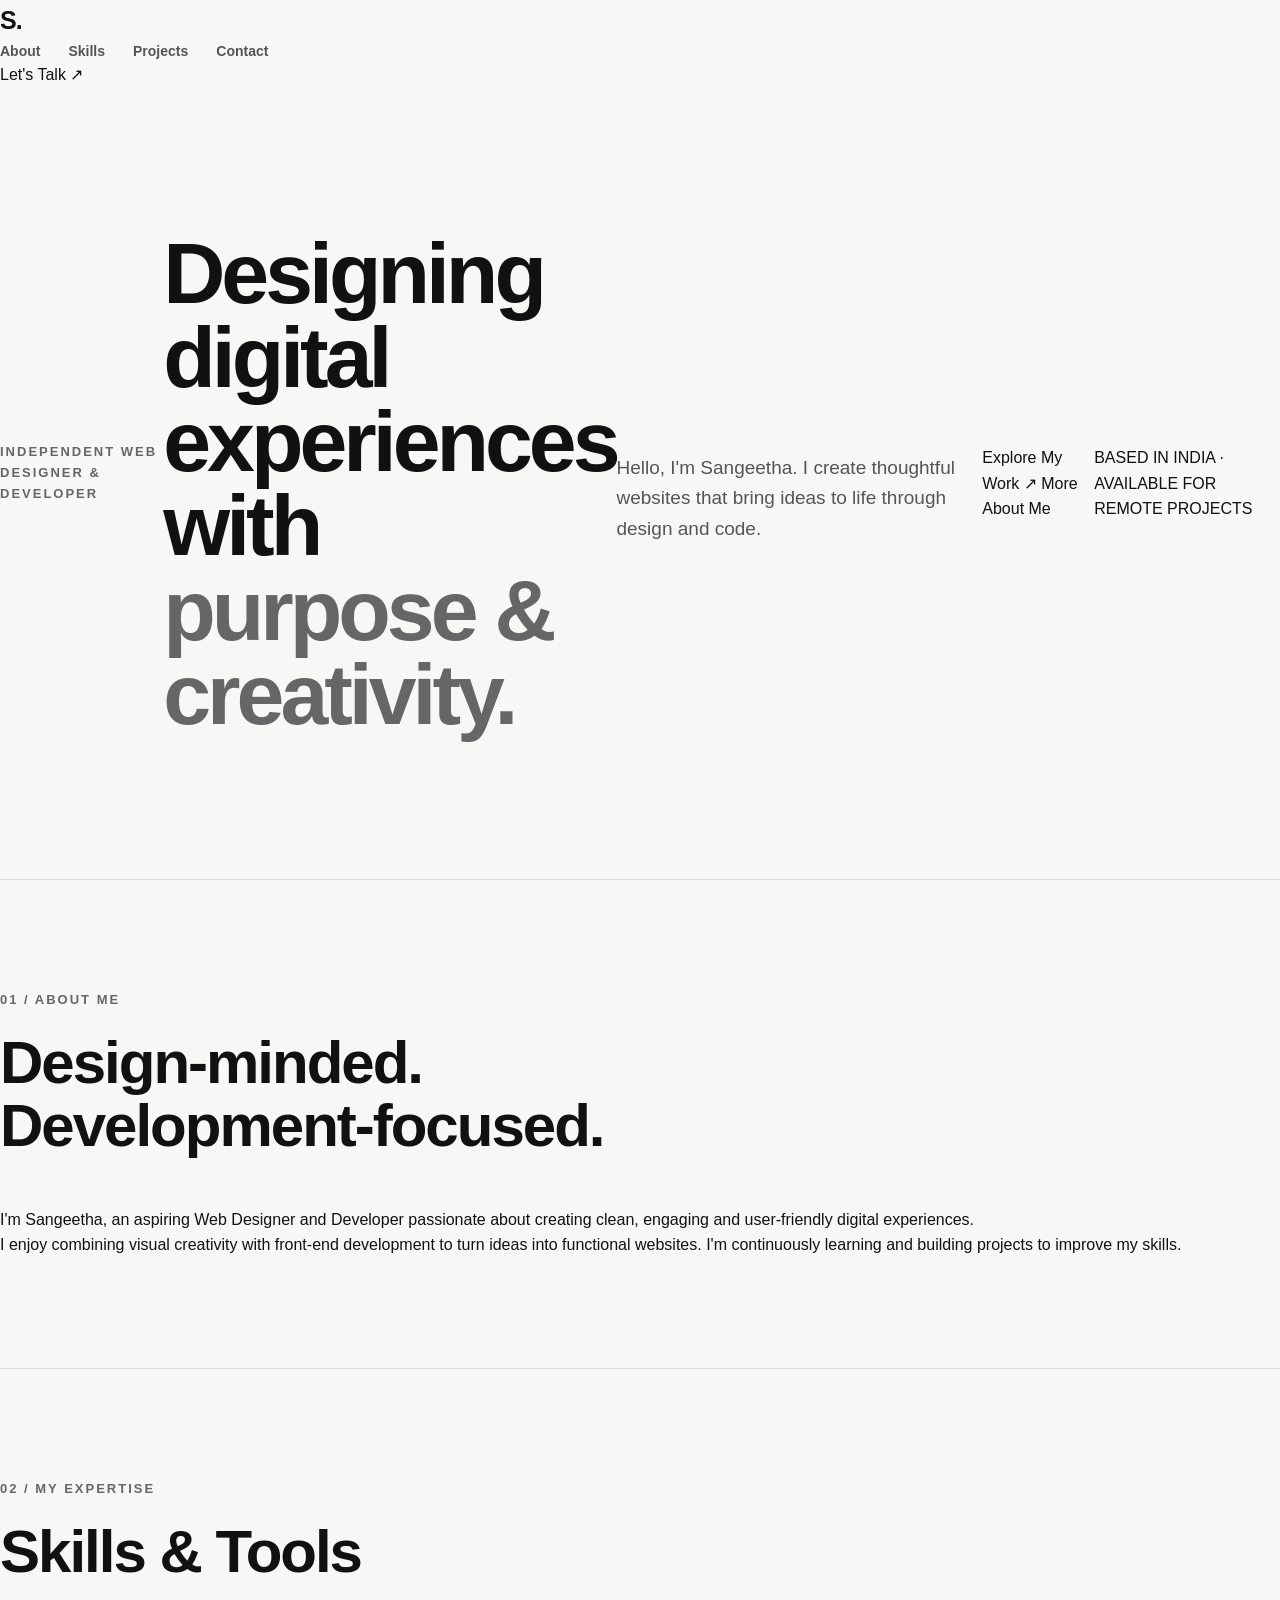
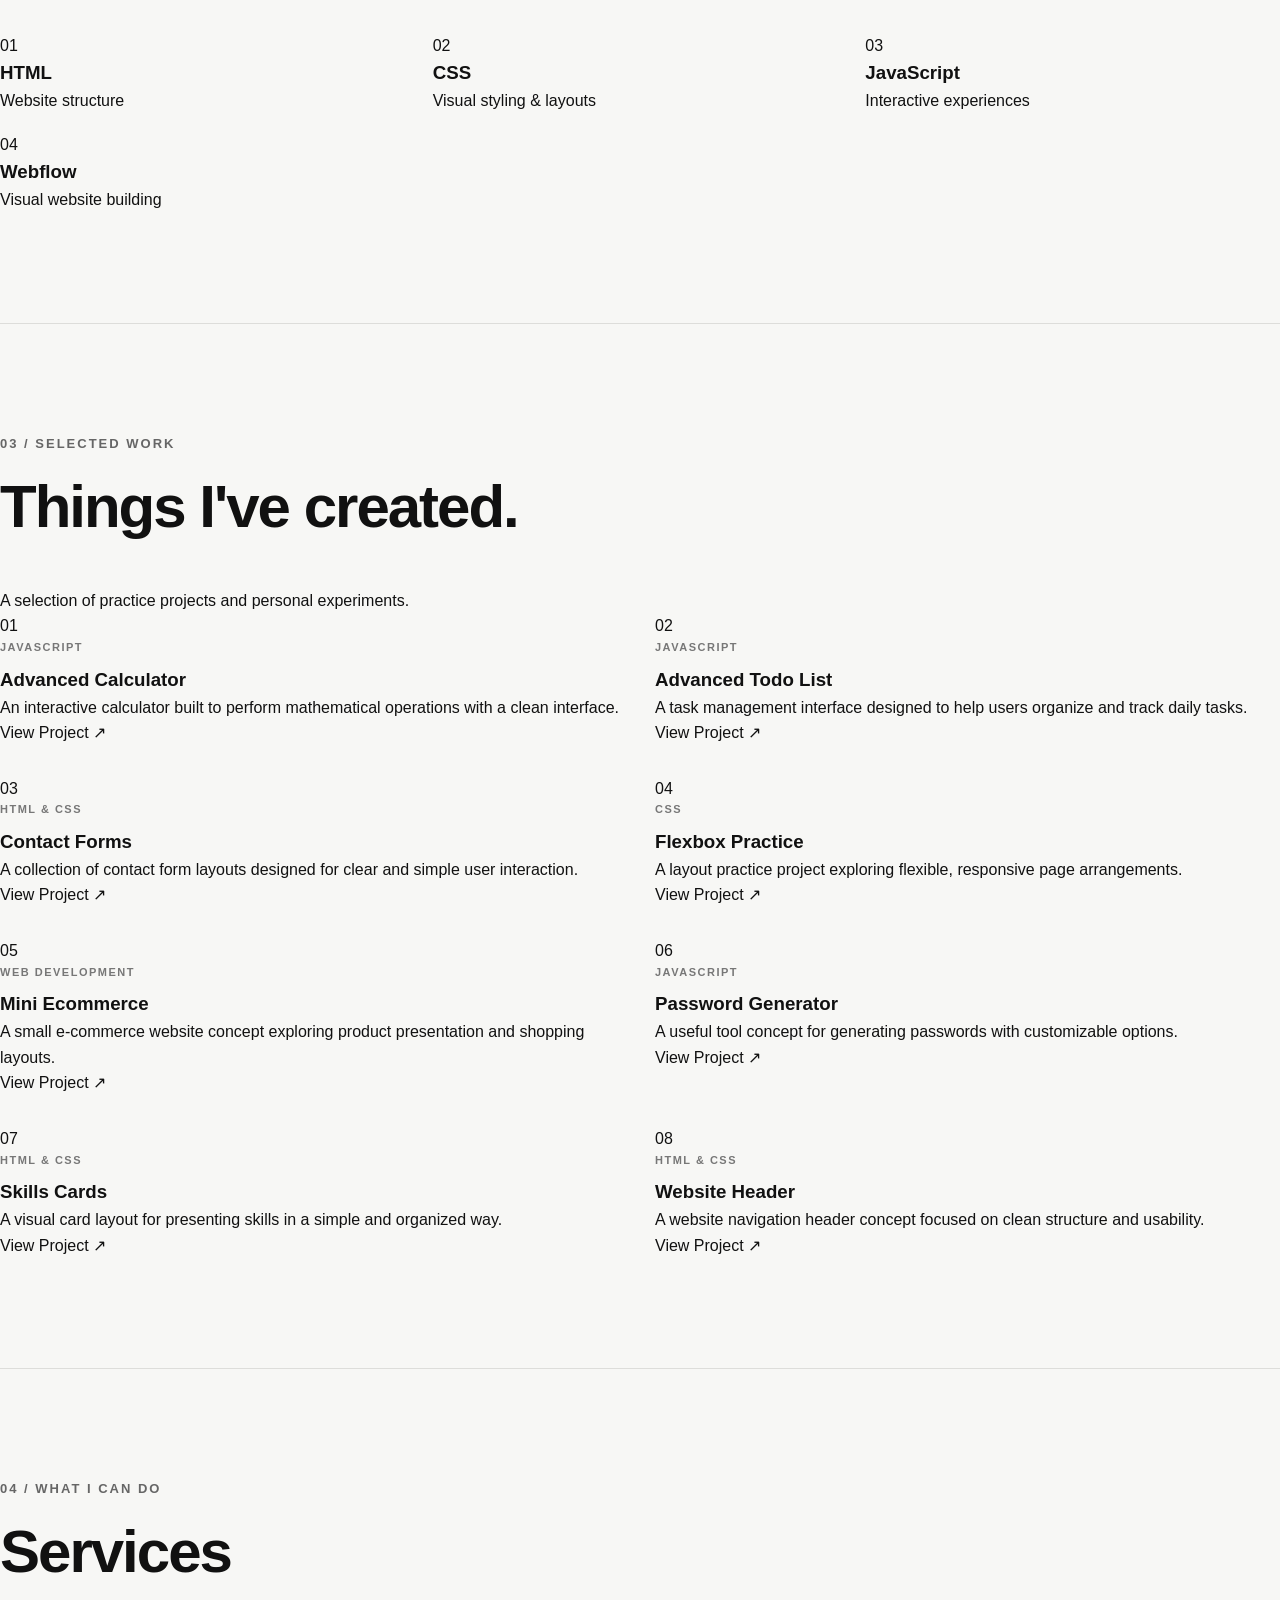
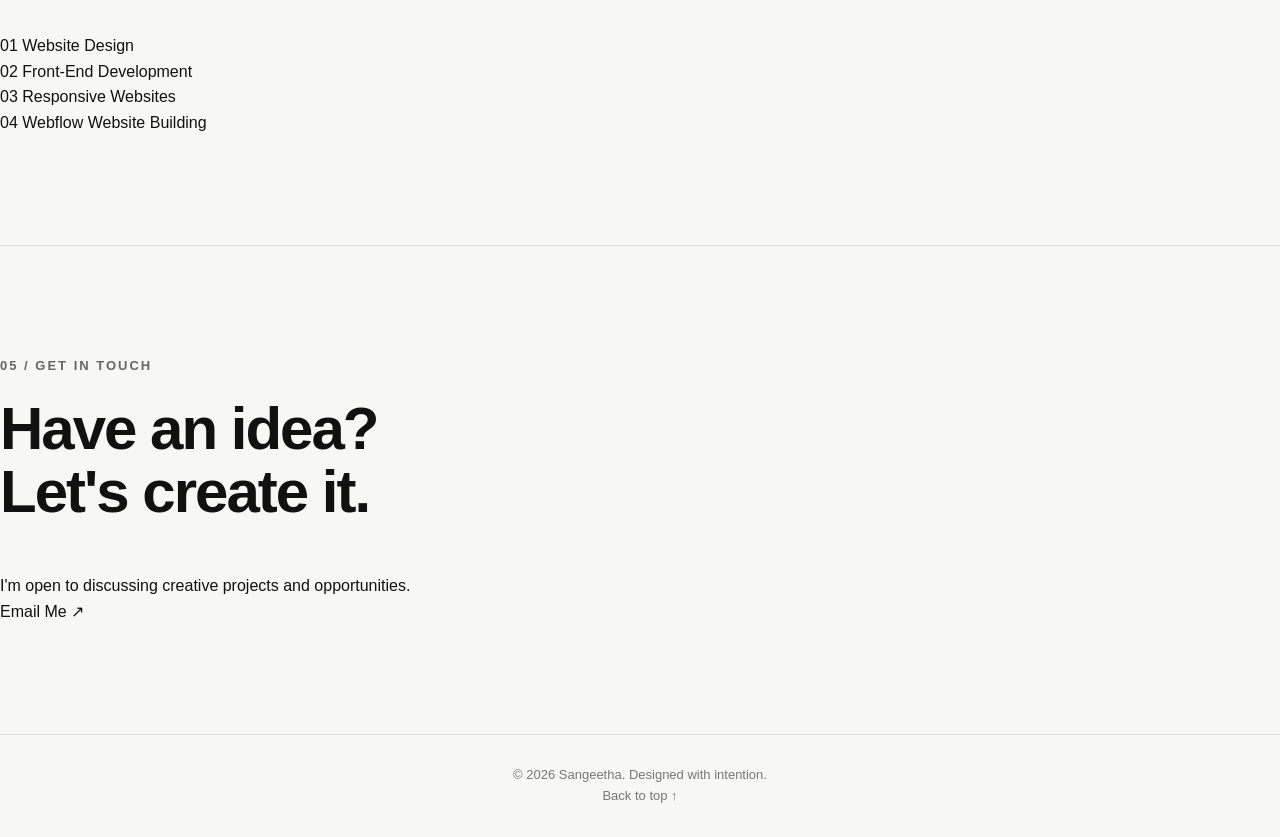
==== commit 43499fcc: "Update index.html" ====
--- a/index.html
+++ b/index.html
@@ -4,579 +4,173 @@
 <head>
   <meta charset="UTF-8">
   <meta name="viewport" content="width=device-width, initial-scale=1.0">
-  <meta name="description" content="Sangeetha - Frontend Developer creating responsive and modern websites using HTML, CSS and JavaScript.">
-  <title>Sangeetha | Frontend Developer</title>
-
-  <style>
-    * {
-      margin: 0;
-      padding: 0;
-      box-sizing: border-box;
-      scroll-behavior: smooth;
-    }
-
-    body {
-      font-family: Arial, sans-serif;
-      background: #090b10;
-      color: #f5f5f5;
-      line-height: 1.6;
-    }
-
-    a {
-      text-decoration: none;
-      color: inherit;
-    }
-
-    .container {
-      width: 90%;
-      max-width: 1150px;
-      margin: auto;
-    }
-
-    header {
-      padding: 24px 0;
-      border-bottom: 1px solid #22252e;
-      position: sticky;
-      top: 0;
-      background: rgba(9,11,16,.95);
-      z-index: 10;
-    }
-
-    nav {
-      display: flex;
-      justify-content: space-between;
-      align-items: center;
-      gap: 20px;
-    }
-
-    .logo {
-      font-size: 25px;
-      font-weight: bold;
-    }
-
-    .logo span {
-      color: #a78bfa;
-    }
-
-    nav ul {
-      display: flex;
-      gap: 25px;
-      list-style: none;
-    }
-
-    nav ul a {
-      color: #b9bbc5;
-      font-size: 14px;
-      transition: .3s;
-    }
-
-    nav ul a:hover {
-      color: #a78bfa;
-    }
-
-    .button {
-      display: inline-block;
-      padding: 12px 22px;
-      border-radius: 7px;
-      background: linear-gradient(120deg,#7654f6,#23b6e8);
-      color: white;
-      font-weight: bold;
-      transition: .3s;
-    }
-
-    .button:hover {
-      transform: translateY(-3px);
-      box-shadow: 0 8px 25px #7654f655;
-    }
-
-    .hero {
-      min-height: 570px;
-      display: flex;
-      align-items: center;
-      padding: 90px 0;
-      background:
-        radial-gradient(ellipse at 80% 30%,#30205b55,transparent 45%),
-        #090b10;
-    }
-
-    .tag {
-      display: inline-block;
-      color: #c4b5fd;
-      border: 1px solid #6650a7;
-      background: #241a3c;
-      padding: 8px 15px;
-      border-radius: 30px;
-      font-size: 12px;
-      letter-spacing: 1px;
-      margin-bottom: 25px;
-    }
-
-    .hero h1 {
-      font-size: clamp(40px,7vw,75px);
-      line-height: 1.1;
-      max-width: 850px;
-      margin-bottom: 22px;
-    }
-
-    .hero h1 span {
-      color: #a78bfa;
-    }
-
-    .hero p {
-      max-width: 650px;
-      color: #a5a7b2;
-      font-size: 18px;
-      margin-bottom: 32px;
-    }
-
-    .outline-button {
-      display: inline-block;
-      border: 1px solid #555968;
-      padding: 11px 20px;
-      border-radius: 7px;
-      margin-left: 10px;
-      transition: .3s;
-    }
-
-    .outline-button:hover {
-      border-color: #a78bfa;
-      color: #c4b5fd;
-    }
-
-    section {
-      padding: 90px 0;
-    }
-
-    .section-label {
-      color: #a78bfa;
-      font-size: 13px;
-      letter-spacing: 2px;
-      text-transform: uppercase;
-      margin-bottom: 12px;
-    }
-
-    .section-title {
-      font-size: clamp(32px,5vw,48px);
-      margin-bottom: 18px;
-    }
-
-    .section-description {
-      color: #a5a7b2;
-      max-width: 650px;
-      margin-bottom: 40px;
-    }
-
-    .about-content {
-      display: grid;
-      grid-template-columns: 1fr 1fr;
-      gap: 45px;
-      align-items: center;
-    }
-
-    .about-content p {
-      color: #a5a7b2;
-      margin-bottom: 15px;
-    }
-
-    .about-box {
-      background: #12151e;
-      border: 1px solid #292d39;
-      border-radius: 15px;
-      padding: 30px;
-    }
-
-    .skills {
-      display: flex;
-      flex-wrap: wrap;
-      gap: 12px;
-    }
-
-    .skill {
-      padding: 12px 20px;
-      border-radius: 7px;
-      background: #171b27;
-      border: 1px solid #303544;
-      color: #d5d5e0;
-    }
-
-    .projects-grid {
-      display: grid;
-      grid-template-columns: repeat(2,1fr);
-      gap: 25px;
-    }
-
-    .project-card {
-      background: #12151e;
-      border: 1px solid #292d39;
-      border-radius: 14px;
-      overflow: hidden;
-      transition: .3s;
-    }
-
-    .project-card:hover {
-      transform: translateY(-7px);
-      border-color: #8266e9;
-      box-shadow: 0 12px 35px #0006;
-    }
-
-    .project-visual {
-      height: 230px;
-      display: flex;
-      align-items: center;
-      justify-content: center;
-      padding: 25px;
-      background: linear-gradient(135deg,#272044,#101d34);
-    }
-
-    .project-visual div {
-      width: 90%;
-      height: 100%;
-      border: 1px solid #ffffff35;
-      border-radius: 8px;
-      background: #10131c;
-      padding: 22px;
-      box-shadow: 0 10px 30px #0007;
-    }
-
-    .project-visual h3 {
-      color: #c4b5fd;
-      margin-bottom: 10px;
-    }
-
-    .project-visual p {
-      font-size: 12px;
-      color: #b9bbc5;
-    }
-
-    .project-info {
-      padding: 25px;
-    }
-
-    .project-info h3 {
-      font-size: 23px;
-      margin-bottom: 10px;
-    }
-
-    .project-info p {
-      color: #a5a7b2;
-      font-size: 14px;
-      margin-bottom: 15px;
-    }
-
-    .project-tag {
-      color: #c4b5fd;
-      font-size: 12px;
-    }
-
-    .services-grid {
-      display: grid;
-      grid-template-columns: repeat(3,1fr);
-      gap: 20px;
-    }
-
-    .service-card {
-      background: #12151e;
-      border: 1px solid #292d39;
-      padding: 30px;
-      border-radius: 12px;
-    }
-
-    .service-card h3 {
-      margin-bottom: 12px;
-    }
-
-    .service-card p {
-      color: #a5a7b2;
-      font-size: 14px;
-    }
-
-    .contact {
-      text-align: center;
-      background: radial-gradient(ellipse at center,#29204b55,transparent 65%);
-    }
-
-    .contact p {
-      color: #a5a7b2;
-      margin: 15px auto 30px;
-      max-width: 600px;
-    }
-
-    footer {
-      padding: 25px 0;
-      border-top: 1px solid #292d39;
-      text-align: center;
-      color: #8d909d;
-      font-size: 13px;
-    }
-
-    @media(max-width:768px) {
-      nav {
-        flex-wrap: wrap;
-      }
-
-      nav ul {
-        width: 100%;
-        justify-content: center;
-        flex-wrap: wrap;
-        gap: 15px;
-      }
-
-      .hero {
-        min-height: 480px;
-      }
-
-      .about-content,
-      .projects-grid,
-      .services-grid {
-        grid-template-columns: 1fr;
-      }
-
-      section {
-        padding: 65px 0;
-      }
-
-      .outline-button {
-        margin: 12px 0 0;
-      }
-    }
-  </style>
+  <meta name="description" content="Sangeetha — Web Designer & Developer creating thoughtful digital experiences.">
+  <title>Sangeetha | Web Designer & Developer</title>
+  <link rel="stylesheet" href="style.css">
 </head>
-
 <body>
 
-<header>
-  <div class="container">
-    <nav>
-      <a href="#" class="logo">Sangeetha<span>.</span></a>
+  <header class="header">
+    <a href="#" class="logo">S.</a>
 
-      <ul>
-        <li><a href="#about">About</a></li>
-        <li><a href="#skills">Skills</a></li>
-        <li><a href="#projects">Projects</a></li>
-        <li><a href="#services">Services</a></li>
-        <li><a href="#contact">Contact</a></li>
-      </ul>
+    <nav class="nav">
+      <a href="#about">About</a>
+      <a href="#skills">Skills</a>
+      <a href="#projects">Projects</a>
+      <a href="#contact">Contact</a>
+    </nav>
 
-      <a href="#contact" class="button">Start a Project</a>
-    </nav>
-  </div>
-</header>
+    <a href="#contact" class="header-link">Let's Talk ↗</a>
+  </header>
 
-<main>
-
-  <section class="hero">
-    <div class="container">
-      <span class="tag">WEBFLOW & FRONTEND DEVELOPER</span>
+  <main>
+    <section class="hero">
+      <p class="eyebrow">INDEPENDENT WEB DESIGNER & DEVELOPER</p>
 
       <h1>
-        Sangeetha | <span>Webflow Developer</span>
+        Designing digital<br>
+        experiences with<br>
+        <span>purpose & creativity.</span>
       </h1>
 
-      <p>
-        I build modern, responsive and user-friendly websites
-        that help businesses create a strong digital presence.
+      <p class="hero-description">
+        Hello, I'm Sangeetha. I create thoughtful websites
+        that bring ideas to life through design and code.
       </p>
 
-      <a href="#projects" class="button">Explore My Work</a>
-      <a href="#contact" class="outline-button">Let's Connect</a>
-    </div>
-  </section>
+      <div class="hero-actions">
+        <a href="#projects" class="button">Explore My Work ↗</a>
+        <a href="#about" class="text-link">More About Me</a>
+      </div>
 
-  <section id="about">
-    <div class="container">
-      <div class="about-content">
-        <div>
-          <div class="section-label">About Me</div>
-          <h2 class="section-title">Turning ideas into digital experiences.</h2>
+      <p class="location">BASED IN INDIA · AVAILABLE FOR REMOTE PROJECTS</p>
+    </section>
 
-          <p>
-            Hello! I'm Sangeetha, a frontend and Webflow developer
-            passionate about creating clean, modern and responsive websites.
-          </p>
+    <section id="about" class="section about">
+      <p class="eyebrow">01 / ABOUT ME</p>
+      <h2>Design-minded.<br><span>Development-focused.</span></h2>
 
-          <p>
-            I enjoy combining thoughtful design with frontend development
-            to build websites that look great and work smoothly across devices.
-          </p>
-        </div>
+      <p>
+        I'm Sangeetha, an aspiring Web Designer and Developer
+        passionate about creating clean, engaging and
+        user-friendly digital experiences.
+      </p>
+      <p>
+        I enjoy combining visual creativity with front-end
+        development to turn ideas into functional websites.
+        I'm continuously learning and building projects
+        to improve my skills.
+      </p>
+    </section>
 
-        <div class="about-box">
-          <h3>What I Focus On</h3>
-          <br>
-          <p>✓ Clean and modern layouts</p>
-          <p>✓ Responsive website design</p>
-          <p>✓ User-friendly experiences</p>
-          <p>✓ Attention to visual details</p>
-        </div>
+    <section id="skills" class="section">
+      <p class="eyebrow">02 / MY EXPERTISE</p>
+      <h2>Skills & Tools</h2>
+
+      <div class="skills-grid">
+        <div class="skill">01 <h3>HTML</h3><p>Website structure</p></div>
+        <div class="skill">02 <h3>CSS</h3><p>Visual styling & layouts</p></div>
+        <div class="skill">03 <h3>JavaScript</h3><p>Interactive experiences</p></div>
+        <div class="skill">04 <h3>Webflow</h3><p>Visual website building</p></div>
       </div>
-    </div>
-  </section>
+    </section>
 
-  <section id="skills">
-    <div class="container">
-      <div class="section-label">My Expertise</div>
-      <h2 class="section-title">Skills & Technologies</h2>
-      <p class="section-description">
-        Technologies and tools I use to build websites and digital experiences.
-      </p>
-
-      <div class="skills">
-        <span class="skill">Webflow</span>
-        <span class="skill">HTML5</span>
-        <span class="skill">CSS3</span>
-        <span class="skill">JavaScript</span>
-        <span class="skill">Responsive Design</span>
-        <span class="skill">Website Design</span>
-      </div>
-    </div>
-  </section>
-
-  <section id="projects">
-    <div class="container">
-      <div class="section-label">Portfolio</div>
-      <h2 class="section-title">Selected Work</h2>
-      <p class="section-description">
-        A selection of website concepts and frontend projects.
+    <section id="projects" class="section">
+      <p class="eyebrow">03 / SELECTED WORK</p>
+      <h2>Things I've created.</h2>
+      <p class="section-intro">
+        A selection of practice projects and personal experiments.
       </p>
 
       <div class="projects-grid">
-
-        <article class="project-card">
-          <div class="project-visual">
-            <div>
-              <h3>FITNESS</h3>
-              <p>TRAIN HARD. STAY STRONG.</p>
-              <p>Modern Fitness Experience</p>
-            </div>
-          </div>
-          <div class="project-info">
-            <h3>Fitness Landing Page</h3>
-            <p>
-              A bold fitness website concept designed to showcase
-              training programs, fitness services and membership options
-              through a clear and engaging layout.
-            </p>
-            <span class="project-tag">Webflow • Landing Page</span>
-          </div>
+        <article class="project">
+          <div class="project-preview preview-one">01</div>
+          <p class="project-type">JAVASCRIPT</p>
+          <h3>Advanced Calculator</h3>
+          <p>An interactive calculator built to perform mathematical operations with a clean interface.</p>
+          <a href="./advanced-calculator/" target="_blank">View Project ↗</a>
         </article>
 
-        <article class="project-card">
-          <div class="project-visual">
-            <div>
-              <h3>GROWTH STUDIO</h3>
-              <p>BUILD YOUR DIGITAL FUTURE</p>
-              <p>Creative Digital Solutions</p>
-            </div>
-          </div>
-          <div class="project-info">
-            <h3>Digital Growth Agency</h3>
-            <p>
-              A professional agency website concept created to present
-              digital marketing services, creative solutions and
-              business growth strategies.
-            </p>
-            <span class="project-tag">Webflow • Agency UI</span>
-          </div>
+        <article class="project">
+          <div class="project-preview preview-two">02</div>
+          <p class="project-type">JAVASCRIPT</p>
+          <h3>Advanced Todo List</h3>
+          <p>A task management interface designed to help users organize and track daily tasks.</p>
+          <a href="./advanced-todo-list/" target="_blank">View Project ↗</a>
         </article>
 
-        <article class="project-card">
-          <div class="project-visual">
-            <div>
-              <h3>THE TASTE HOUSE</h3>
-              <p>GOOD FOOD. GREAT MOMENTS.</p>
-              <p>Discover Our Menu</p>
-            </div>
-          </div>
-          <div class="project-info">
-            <h3>Restaurant Website</h3>
-            <p>
-              A stylish restaurant website concept designed to highlight
-              the restaurant identity, menu offerings and dining
-              experience in an inviting way.
-            </p>
-            <span class="project-tag">Webflow • Responsive Site</span>
-          </div>
+        <article class="project">
+          <div class="project-preview preview-three">03</div>
+          <p class="project-type">HTML & CSS</p>
+          <h3>Contact Forms</h3>
+          <p>A collection of contact form layouts designed for clear and simple user interaction.</p>
+          <a href="./contact-forms/" target="_blank">View Project ↗</a>
         </article>
 
-        <article class="project-card">
-          <div class="project-visual">
-            <div>
-              <h3>YOUR BUSINESS</h3>
-              <p>IDEAS INTO IMPACT</p>
-              <p>Discover Our Services</p>
-            </div>
-          </div>
-          <div class="project-info">
-            <h3>Business Website</h3>
-            <p>
-              A clean business website concept focused on presenting
-              company information, services and brand value with
-              a simple, professional user experience.
-            </p>
-            <span class="project-tag">Webflow • Business Site</span>
-          </div>
+        <article class="project">
+          <div class="project-preview preview-four">04</div>
+          <p class="project-type">CSS</p>
+          <h3>Flexbox Practice</h3>
+          <p>A layout practice project exploring flexible, responsive page arrangements.</p>
+          <a href="./flexbox-practice/" target="_blank">View Project ↗</a>
         </article>
 
+        <article class="project">
+          <div class="project-preview preview-five">05</div>
+          <p class="project-type">WEB DEVELOPMENT</p>
+          <h3>Mini Ecommerce</h3>
+          <p>A small e-commerce website concept exploring product presentation and shopping layouts.</p>
+          <a href="./mini-ecommerce/" target="_blank">View Project ↗</a>
+        </article>
+
+        <article class="project">
+          <div class="project-preview preview-six">06</div>
+          <p class="project-type">JAVASCRIPT</p>
+          <h3>Password Generator</h3>
+          <p>A useful tool concept for generating passwords with customizable options.</p>
+          <a href="./password-generator/" target="_blank">View Project ↗</a>
+        </article>
+
+        <article class="project">
+          <div class="project-preview preview-seven">07</div>
+          <p class="project-type">HTML & CSS</p>
+          <h3>Skills Cards</h3>
+          <p>A visual card layout for presenting skills in a simple and organized way.</p>
+          <a href="./skills-cards/" target="_blank">View Project ↗</a>
+        </article>
+
+        <article class="project">
+          <div class="project-preview preview-eight">08</div>
+          <p class="project-type">HTML & CSS</p>
+          <h3>Website Header</h3>
+          <p>A website navigation header concept focused on clean structure and usability.</p>
+          <a href="./website-header/" target="_blank">View Project ↗</a>
+        </article>
       </div>
-    </div>
-  </section>
+    </section>
 
-  <section id="services">
-    <div class="container">
-      <div class="section-label">What I Do</div>
-      <h2 class="section-title">My Services</h2>
+    <section class="section services">
+      <p class="eyebrow">04 / WHAT I CAN DO</p>
+      <h2>Services</h2>
+      <div class="service-row"><span>01</span> Website Design</div>
+      <div class="service-row"><span>02</span> Front-End Development</div>
+      <div class="service-row"><span>03</span> Responsive Websites</div>
+      <div class="service-row"><span>04</span> Webflow Website Building</div>
+    </section>
 
-      <div class="services-grid">
-        <div class="service-card">
-          <h3>Webflow Development</h3>
-          <p>
-            Building responsive websites using Webflow with
-            clean layouts and modern design.
-          </p>
-        </div>
+    <section id="contact" class="section contact">
+      <p class="eyebrow">05 / GET IN TOUCH</p>
+      <h2>Have an idea?<br><span>Let's create it.</span></h2>
+      <p>I'm open to discussing creative projects and opportunities.</p>
+      <a class="button" href="mailto:sangeethamallareddy@gmail.com">Email Me ↗</a>
+    </section>
+  </main>
 
-        <div class="service-card">
-          <h3>Frontend Development</h3>
-          <p>
-            Creating structured and responsive interfaces
-            using HTML, CSS and JavaScript.
-          </p>
-        </div>
+  <footer>
+    <p>© 2026 Sangeetha. Designed with intention.</p>
+    <a href="#">Back to top ↑</a>
+  </footer>
 
-        <div class="service-card">
-          <h3>Landing Page Design</h3>
-          <p>
-            Designing attractive landing pages that clearly
-            communicate products and services.
-          </p>
-        </div>
-      </div>
-    </div>
-  </section>
-
-  <section id="contact" class="contact">
-    <div class="container">
-      <div class="section-label">Get In Touch</div>
-      <h2 class="section-title">Have a project in mind?</h2>
-
-      <p>
-        I'm open to discussing website projects and creative
-        collaborations. Let's create something meaningful together.
-      </p>
-
-      <a href="mailto:sangeethamallareddy@gmail.com" class="button">
-        Contact Me
-      </a>
-    </div>
-  </section>
-
-</main>
-
-<footer>
-  <div class="container">
-    © 2026 Sangeetha. All Rights Reserved.
-  </div>
-</footer>
-
+  <script src="script.js"></script>
 </body>
 </html>
--- a/style.css
+++ b/style.css
@@ -0,0 +1,508 @@
+
+/* ================================
+   RESET
+================================ */
+
+* {
+    margin: 0;
+    padding: 0;
+    box-sizing: border-box;
+}
+
+html {
+    scroll-behavior: smooth;
+}
+
+body {
+    font-family: Arial, Helvetica, sans-serif;
+    line-height: 1.6;
+    background: #f7f7f5;
+    color: #111111;
+}
+
+a {
+    text-decoration: none;
+    color: inherit;
+}
+
+img {
+    max-width: 100%;
+}
+
+.container {
+    width: min(1120px, 90%);
+    margin: 0 auto;
+}
+
+
+/* ================================
+   NAVBAR
+================================ */
+
+.navbar {
+    position: sticky;
+    top: 0;
+    z-index: 1000;
+    background: rgba(247, 247, 245, 0.95);
+    border-bottom: 1px solid #ddddda;
+}
+
+.nav-content {
+    min-height: 75px;
+    display: flex;
+    align-items: center;
+    justify-content: space-between;
+}
+
+.logo {
+    font-size: 25px;
+    font-weight: 800;
+    letter-spacing: -1px;
+}
+
+nav {
+    display: flex;
+    gap: 28px;
+}
+
+nav a {
+    font-size: 14px;
+    font-weight: 600;
+    color: #555555;
+    transition: 0.3s;
+}
+
+nav a:hover {
+    color: #111111;
+}
+
+
+/* ================================
+   HERO
+================================ */
+
+.hero {
+    min-height: 88vh;
+    display: flex;
+    align-items: center;
+    border-bottom: 1px solid #ddddda;
+}
+
+.hero-content {
+    padding: 100px 0;
+}
+
+.hero-text {
+    max-width: 850px;
+}
+
+.eyebrow,
+.section-label {
+    font-size: 13px;
+    font-weight: 700;
+    letter-spacing: 2px;
+    color: #666666;
+    margin-bottom: 20px;
+}
+
+.hero h1 {
+    font-size: clamp(48px, 7vw, 86px);
+    line-height: 0.98;
+    letter-spacing: -4px;
+    max-width: 900px;
+}
+
+.hero h1 span {
+    color: #666666;
+}
+
+.hero-description {
+    max-width: 650px;
+    margin-top: 30px;
+    font-size: 19px;
+    color: #555555;
+}
+
+.hero-buttons {
+    display: flex;
+    gap: 14px;
+    margin-top: 38px;
+    flex-wrap: wrap;
+}
+
+.btn {
+    display: inline-block;
+    padding: 14px 24px;
+    border-radius: 6px;
+    font-size: 14px;
+    font-weight: 700;
+    transition: 0.3s;
+}
+
+.primary-btn {
+    background: #111111;
+    color: white;
+}
+
+.primary-btn:hover {
+    transform: translateY(-2px);
+    background: #333333;
+}
+
+.secondary-btn {
+    border: 1px solid #bbbbbb;
+}
+
+.secondary-btn:hover {
+    background: #111111;
+    color: white;
+}
+
+
+/* ================================
+   GENERAL SECTIONS
+================================ */
+
+.section {
+    padding: 110px 0;
+    border-bottom: 1px solid #ddddda;
+}
+
+.section h2 {
+    max-width: 750px;
+    font-size: clamp(36px, 5vw, 60px);
+    line-height: 1.05;
+    letter-spacing: -2px;
+    margin-bottom: 50px;
+}
+
+
+/* ================================
+   ABOUT
+================================ */
+
+.about-content {
+    max-width: 760px;
+}
+
+.about-content p {
+    font-size: 20px;
+    color: #555555;
+    margin-bottom: 22px;
+}
+
+
+/* ================================
+   SKILLS
+================================ */
+
+.skills-section {
+    background: #eeeeea;
+}
+
+.skills-grid {
+    display: grid;
+    grid-template-columns: repeat(3, 1fr);
+    gap: 18px;
+}
+
+.skill-card {
+    background: #f7f7f5;
+    padding: 30px;
+    border: 1px solid #d7d7d2;
+    border-radius: 8px;
+    transition: 0.3s;
+}
+
+.skill-card:hover {
+    transform: translateY(-5px);
+}
+
+.skill-card h3 {
+    font-size: 21px;
+    margin-bottom: 10px;
+}
+
+.skill-card p {
+    color: #666666;
+}
+
+
+/* ================================
+   PROJECTS GRID
+================================ */
+
+.projects-grid {
+    display: grid;
+    grid-template-columns: repeat(2, minmax(0, 1fr));
+    gap: 30px;
+    align-items: start;
+}
+
+.project-card {
+    min-width: 0;
+    background: white;
+    border: 1px solid #ddddda;
+    border-radius: 10px;
+    overflow: hidden;
+    transition: 0.3s;
+}
+
+.project-card:hover {
+    transform: translateY(-4px);
+}
+
+
+/* ================================
+   PROJECT SCREENSHOTS
+================================ */
+
+.project-image {
+    width: 100%;
+    height: auto;
+    min-height: 0;
+    background: #e2e2dd;
+    display: block;
+    overflow: visible;
+}
+
+.project-image img {
+    display: block;
+    width: 100%;
+    height: auto;
+    max-width: 100%;
+    object-fit: contain;
+    object-position: center top;
+}
+
+.project-image span {
+    display: block;
+    padding: 30px 15px;
+    text-align: center;
+    font-size: 13px;
+    font-weight: 800;
+    letter-spacing: 2px;
+    color: #555555;
+}
+
+
+/* ================================
+   PROJECT DETAILS
+================================ */
+
+.project-info {
+    padding: 28px;
+}
+
+.project-type {
+    font-size: 11px;
+    font-weight: 800;
+    letter-spacing: 1.5px;
+    color: #777777;
+    margin-bottom: 8px;
+}
+
+.project-info h3 {
+    font-size: 26px;
+    line-height: 1.3;
+    margin-bottom: 12px;
+}
+
+.project-info > p:not(.project-type) {
+    color: #666666;
+}
+
+.project-tags {
+    display: flex;
+    gap: 8px;
+    flex-wrap: wrap;
+    margin-top: 20px;
+}
+
+.project-tags span {
+    background: #eeeeea;
+    padding: 6px 10px;
+    border-radius: 4px;
+    font-size: 12px;
+    font-weight: 600;
+}
+
+.project-links {
+    display: flex;
+    flex-wrap: wrap;
+    gap: 15px;
+    margin-top: 22px;
+}
+
+.project-links a {
+    font-size: 14px;
+    font-weight: 700;
+    text-decoration: underline;
+    text-underline-offset: 4px;
+}
+
+
+/* ================================
+   SERVICES
+================================ */
+
+.services-section {
+    background: #111111;
+    color: white;
+}
+
+.services-section .section-label {
+    color: #aaaaaa;
+}
+
+.services-grid {
+    display: grid;
+    grid-template-columns: repeat(2, minmax(0, 1fr));
+    gap: 1px;
+    background: #444444;
+}
+
+.service-card {
+    background: #111111;
+    padding: 40px;
+}
+
+.service-card h3 {
+    font-size: 25px;
+    margin-bottom: 12px;
+}
+
+.service-card p {
+    color: #aaaaaa;
+}
+
+
+/* ================================
+   CONTACT
+================================ */
+
+.contact-section {
+    text-align: center;
+}
+
+.contact-section h2 {
+    margin-left: auto;
+    margin-right: auto;
+}
+
+.contact-text {
+    max-width: 600px;
+    margin: -20px auto 35px;
+    color: #666666;
+    font-size: 18px;
+}
+
+
+/* ================================
+   FOOTER
+================================ */
+
+footer {
+    padding: 30px 0;
+    text-align: center;
+    color: #777777;
+    font-size: 13px;
+}
+
+
+/* ================================
+   TABLET
+================================ */
+
+@media (max-width: 800px) {
+
+    nav {
+        display: none;
+    }
+
+    .hero {
+        min-height: auto;
+    }
+
+    .hero-content {
+        padding: 80px 0;
+    }
+
+    .hero h1 {
+        letter-spacing: -2px;
+    }
+
+    .skills-grid,
+    .projects-grid,
+    .services-grid {
+        grid-template-columns: minmax(0, 1fr);
+    }
+
+    .section {
+        padding: 80px 0;
+    }
+
+    .project-image {
+        height: auto;
+    }
+
+    .project-image img {
+        width: 100%;
+        height: auto;
+    }
+}
+
+
+/* ================================
+   MOBILE
+================================ */
+
+@media (max-width: 500px) {
+
+    .container {
+        width: 92%;
+    }
+
+    .hero h1 {
+        font-size: 45px;
+    }
+
+    .hero-description {
+        font-size: 17px;
+    }
+
+    .section h2 {
+        font-size: 38px;
+    }
+
+    .hero-buttons {
+        flex-direction: column;
+        align-items: flex-start;
+    }
+
+    .project-info {
+        padding: 20px;
+    }
+
+    .project-info h3 {
+        font-size: 23px;
+    }
+
+    .project-image img {
+        width: 100%;
+        height: auto;
+        object-fit: contain;
+    }
+
+    .service-card {
+        padding: 28px;
+    }
+}
+
+.project-card .project-image img {
+    display: block;
+    width: 100%;
+    height: auto;
+    max-width: 100%;
+    object-fit: contain;
+}
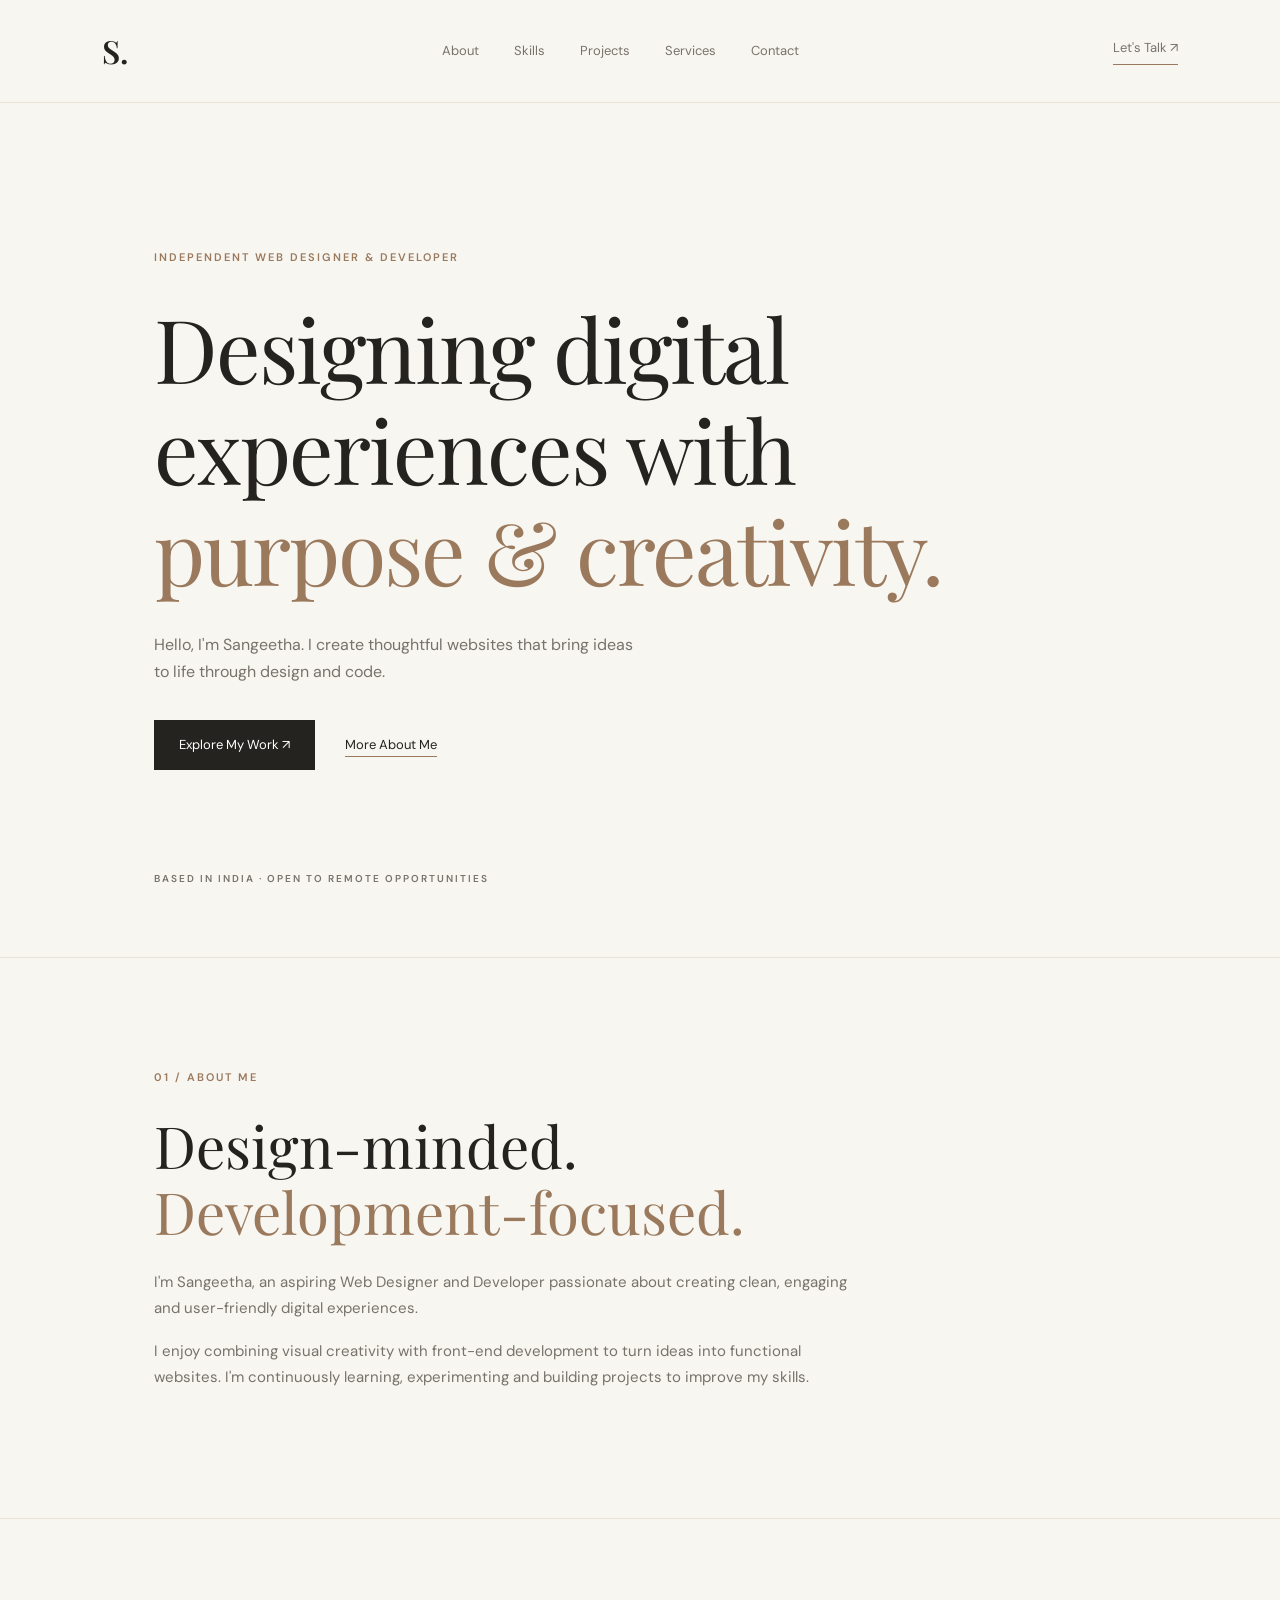
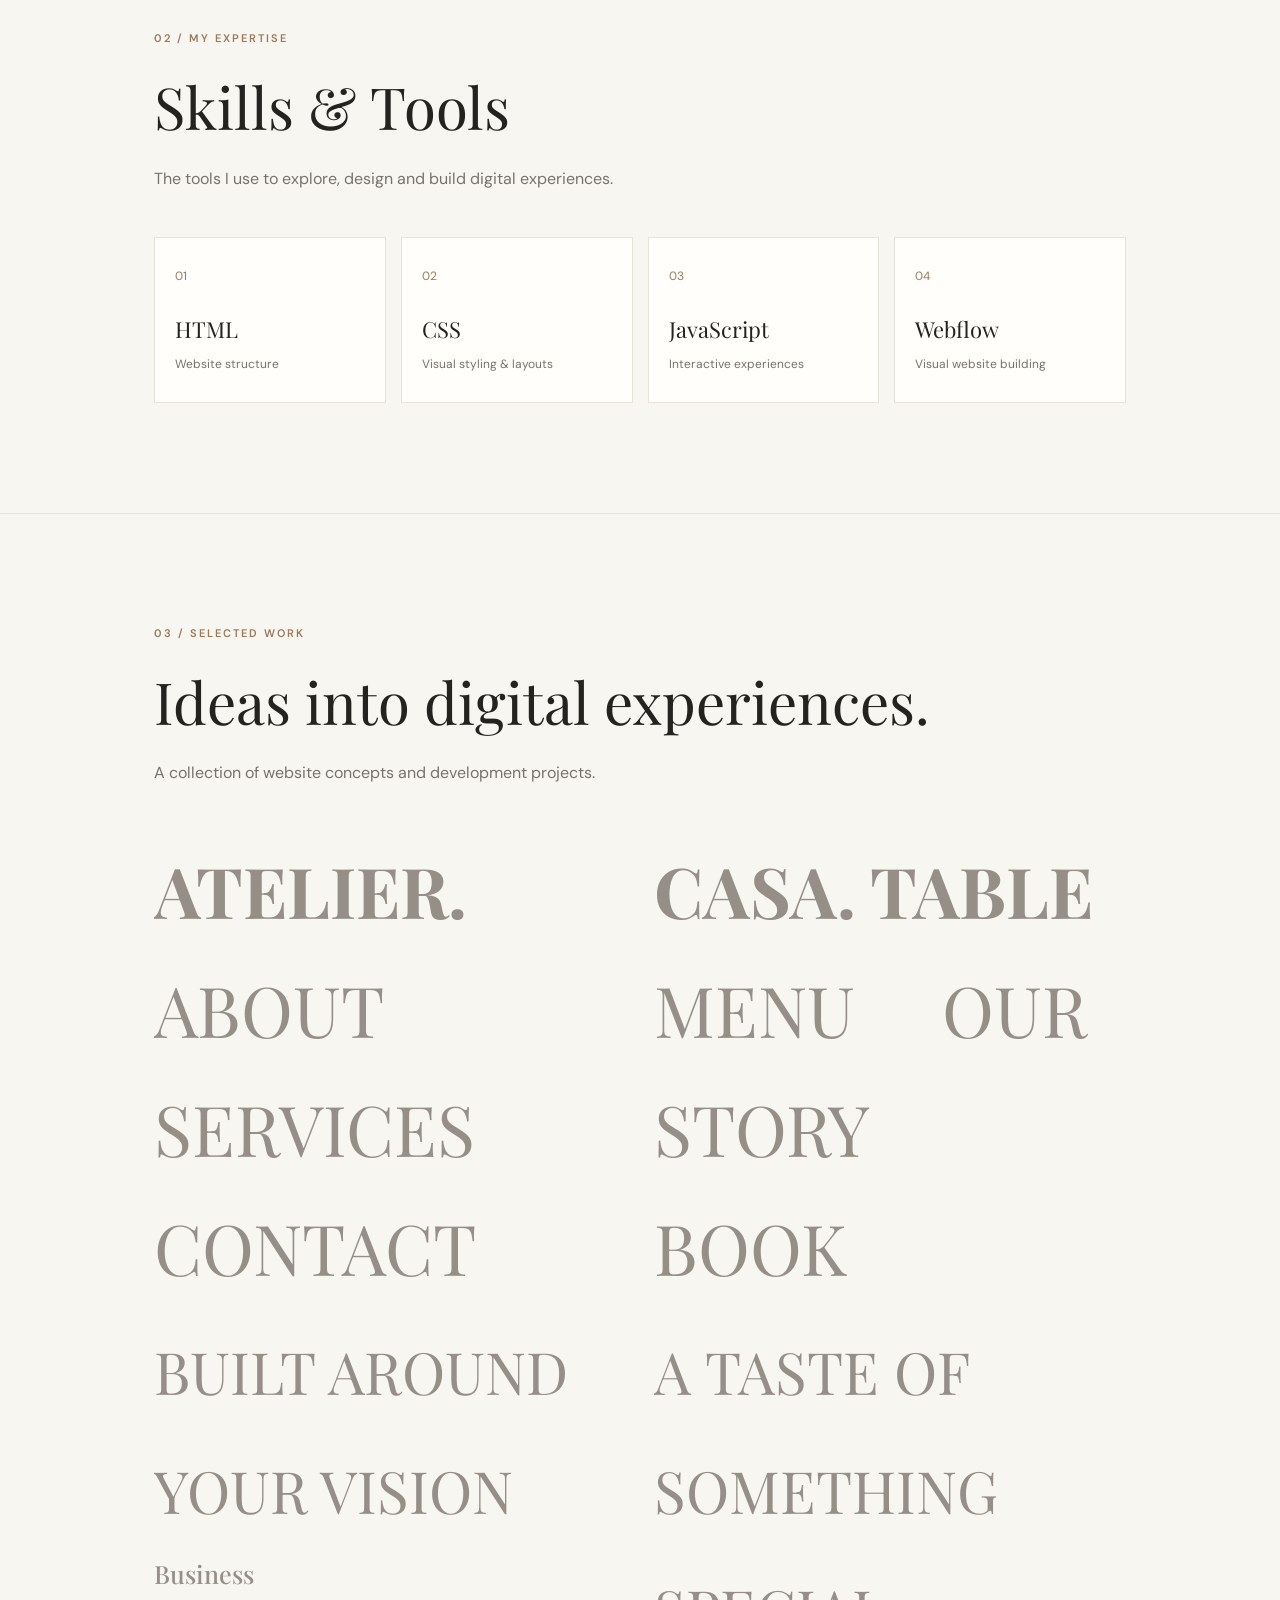
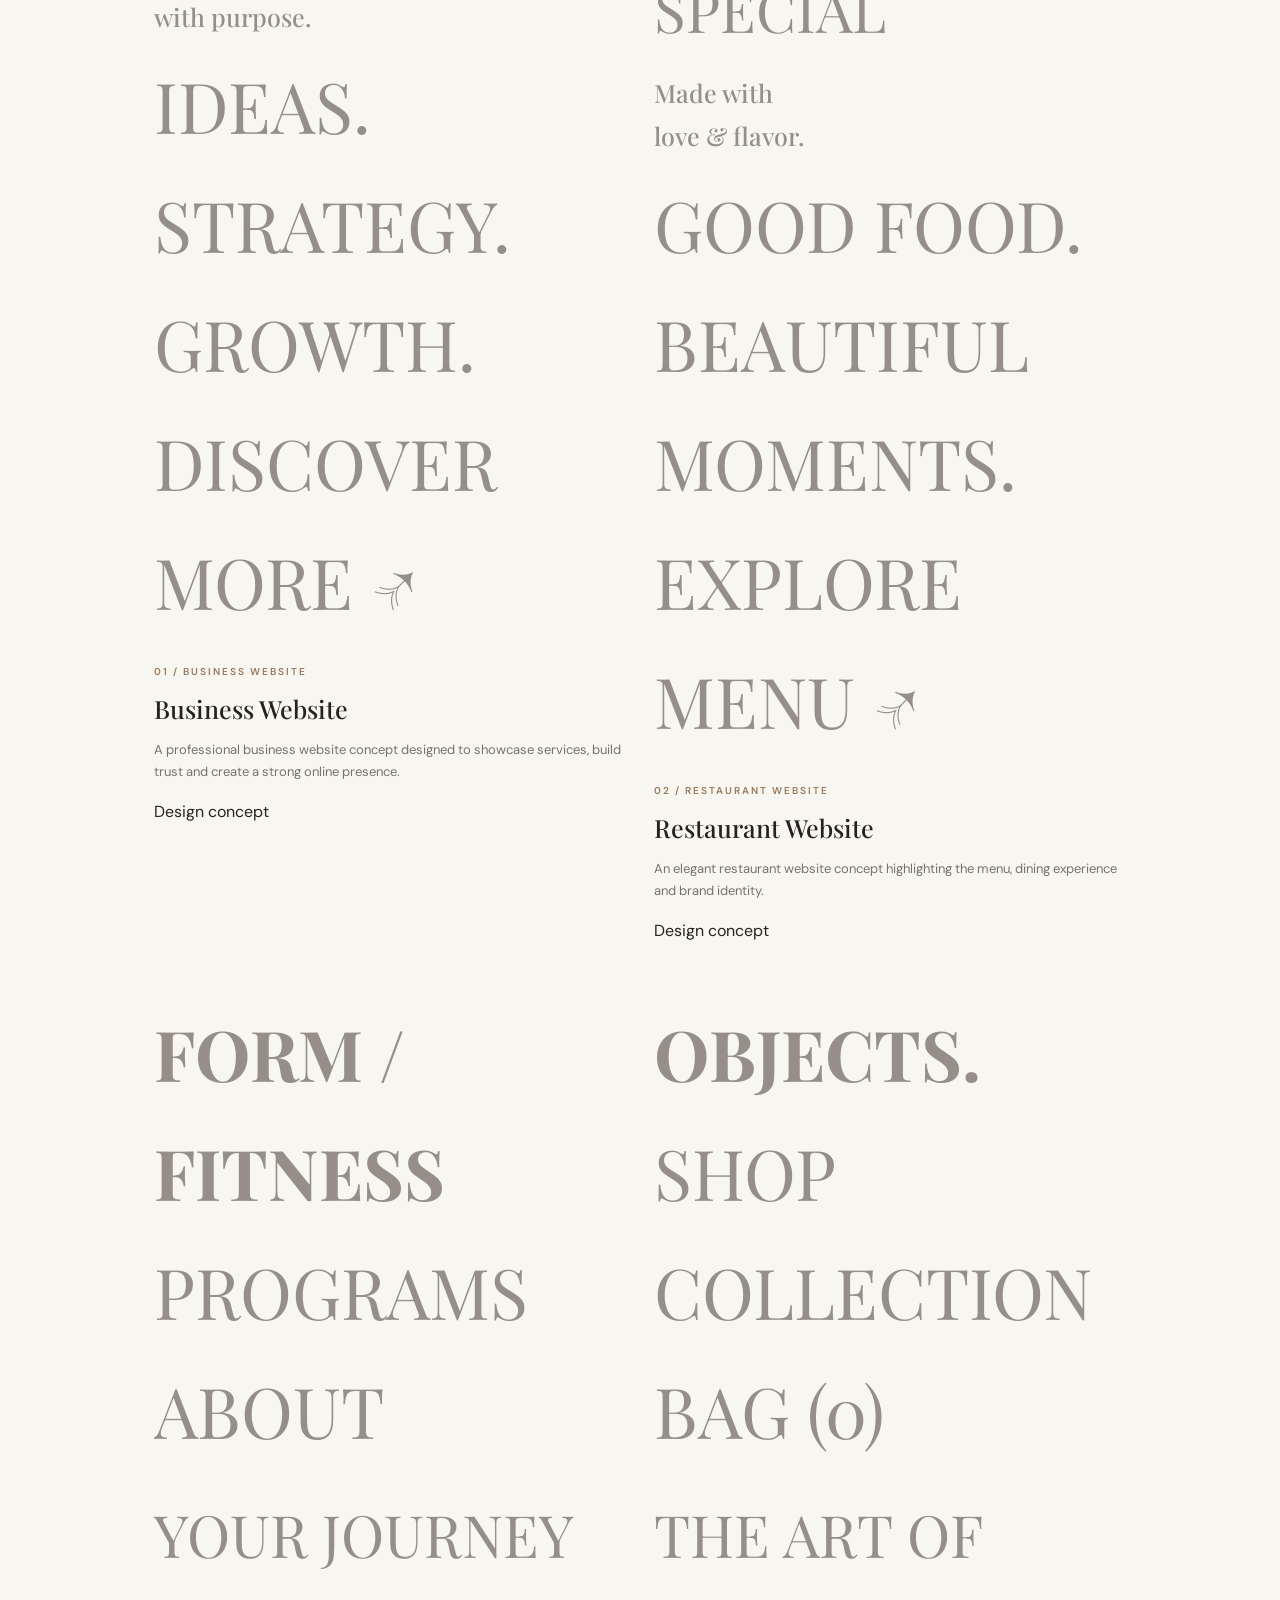
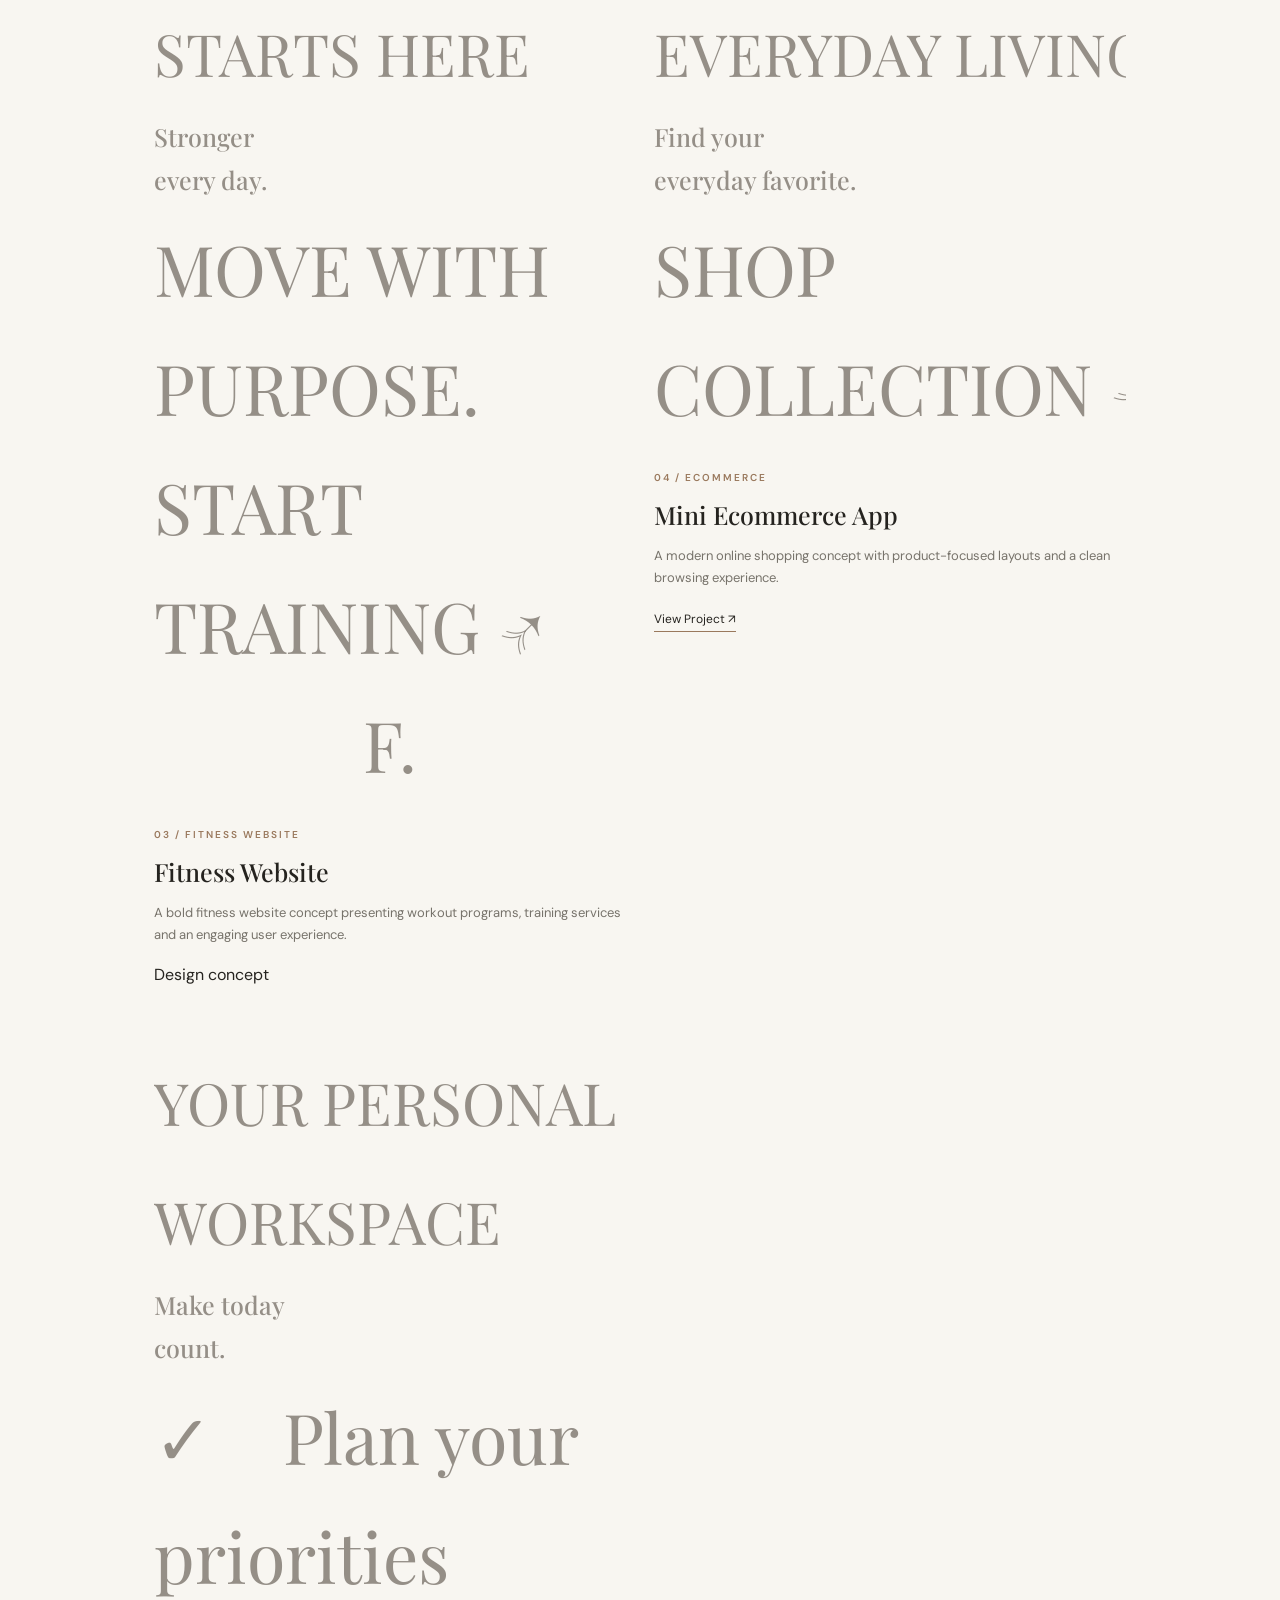
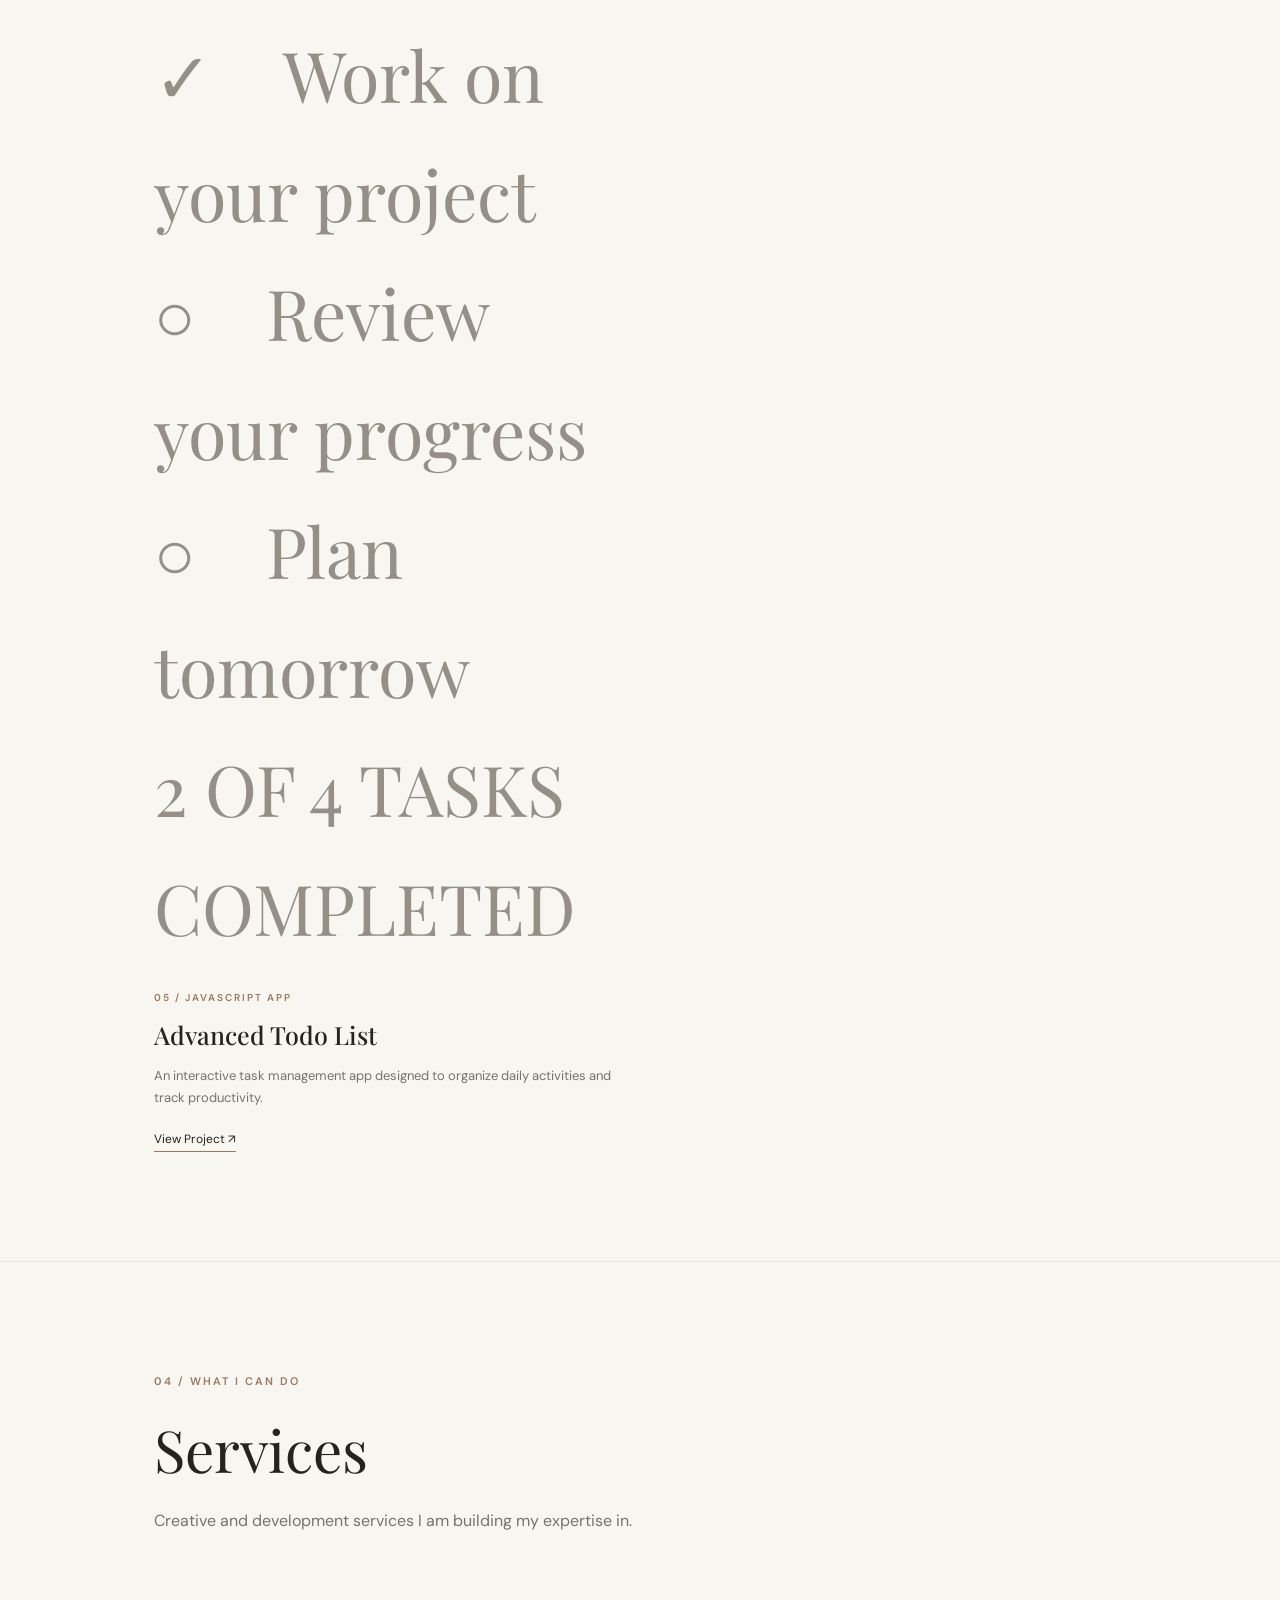
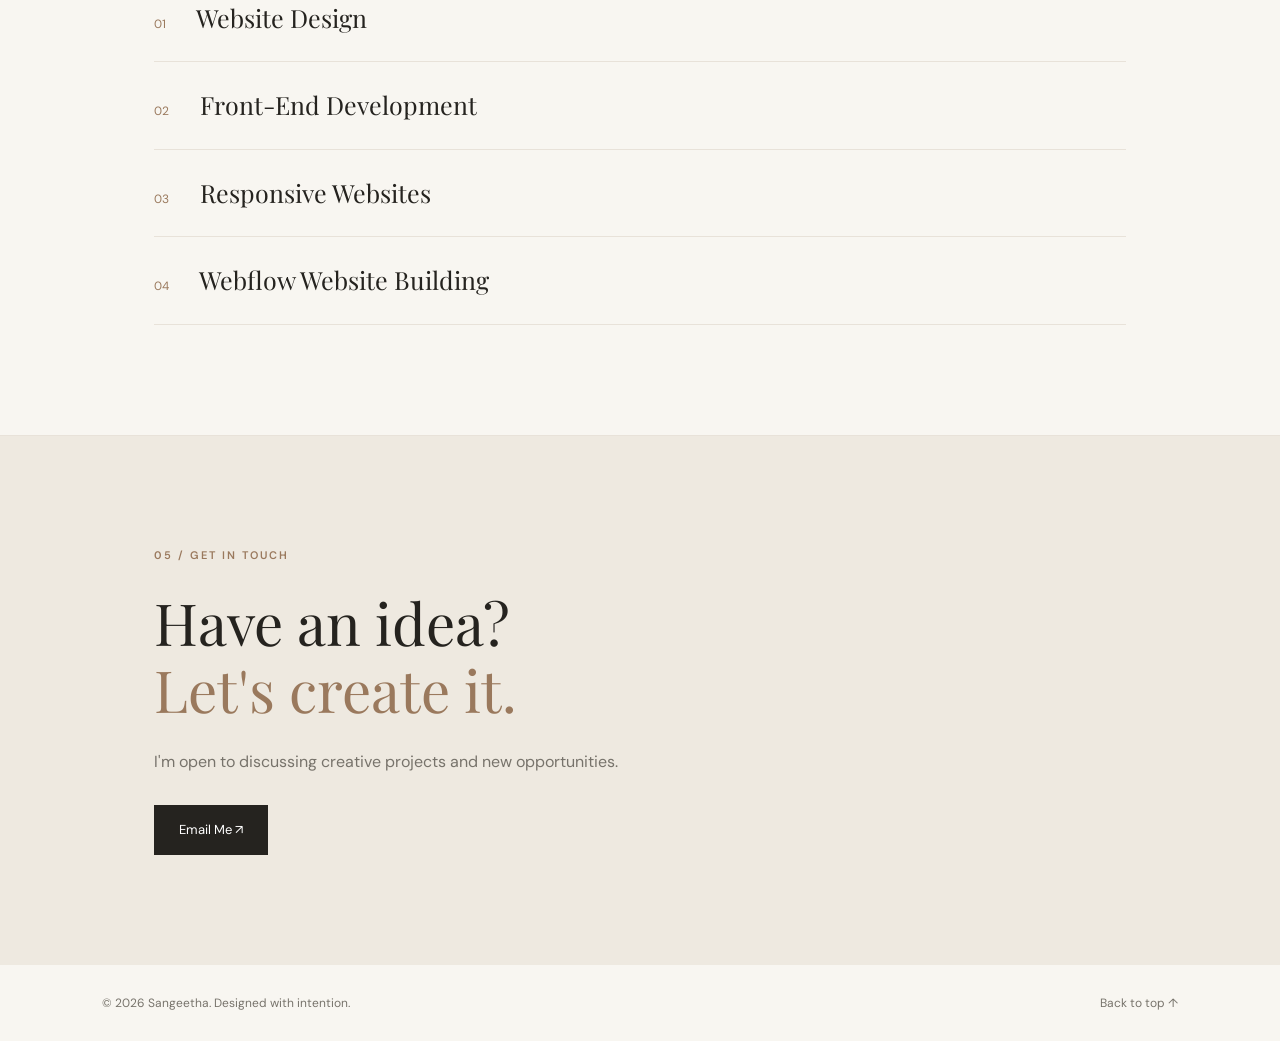
==== commit 0052e64a: "Update index.html" ====
--- a/index.html
+++ b/index.html
@@ -4,11 +4,22 @@
 <head>
   <meta charset="UTF-8">
   <meta name="viewport" content="width=device-width, initial-scale=1.0">
-  <meta name="description" content="Sangeetha — Web Designer & Developer creating thoughtful digital experiences.">
+
+  <meta name="description" content="Sangeetha — Web Designer & Developer creating thoughtful digital experiences through design and code.">
+
   <title>Sangeetha | Web Designer & Developer</title>
+
+  <link rel="preconnect" href="https://fonts.googleapis.com">
+  <link rel="preconnect" href="https://fonts.gstatic.com" crossorigin>
+
+  <link href="https://fonts.googleapis.com/css2?family=DM+Sans:wght@400;500;600;700&family=Playfair+Display:wght@400;500;600&display=swap" rel="stylesheet">
+
   <link rel="stylesheet" href="style.css">
 </head>
+
 <body>
+
+  <!-- NAVIGATION -->
 
   <header class="header">
     <a href="#" class="logo">S.</a>
@@ -17,15 +28,23 @@
       <a href="#about">About</a>
       <a href="#skills">Skills</a>
       <a href="#projects">Projects</a>
+      <a href="#services">Services</a>
       <a href="#contact">Contact</a>
     </nav>
 
     <a href="#contact" class="header-link">Let's Talk ↗</a>
   </header>
 
+
   <main>
+
+    <!-- HERO -->
+
     <section class="hero">
-      <p class="eyebrow">INDEPENDENT WEB DESIGNER & DEVELOPER</p>
+
+      <p class="eyebrow">
+        INDEPENDENT WEB DESIGNER & DEVELOPER
+      </p>
 
       <h1>
         Designing digital<br>
@@ -39,138 +58,426 @@
       </p>
 
       <div class="hero-actions">
-        <a href="#projects" class="button">Explore My Work ↗</a>
-        <a href="#about" class="text-link">More About Me</a>
-      </div>
-
-      <p class="location">BASED IN INDIA · AVAILABLE FOR REMOTE PROJECTS</p>
-    </section>
+        <a href="#projects" class="button">
+          Explore My Work ↗
+        </a>
+
+        <a href="#about" class="text-link">
+          More About Me
+        </a>
+      </div>
+
+      <p class="location">
+        BASED IN INDIA · OPEN TO REMOTE OPPORTUNITIES
+      </p>
+
+    </section>
+
+
+    <!-- ABOUT -->
 
     <section id="about" class="section about">
+
       <p class="eyebrow">01 / ABOUT ME</p>
-      <h2>Design-minded.<br><span>Development-focused.</span></h2>
+
+      <h2>
+        Design-minded.<br>
+        <span>Development-focused.</span>
+      </h2>
 
       <p>
         I'm Sangeetha, an aspiring Web Designer and Developer
         passionate about creating clean, engaging and
         user-friendly digital experiences.
       </p>
+
       <p>
         I enjoy combining visual creativity with front-end
         development to turn ideas into functional websites.
-        I'm continuously learning and building projects
-        to improve my skills.
-      </p>
-    </section>
+        I'm continuously learning, experimenting and building
+        projects to improve my skills.
+      </p>
+
+    </section>
+
+
+    <!-- SKILLS -->
 
     <section id="skills" class="section">
+
       <p class="eyebrow">02 / MY EXPERTISE</p>
+
       <h2>Skills & Tools</h2>
 
+      <p class="section-intro">
+        The tools I use to explore, design and build digital experiences.
+      </p>
+
       <div class="skills-grid">
-        <div class="skill">01 <h3>HTML</h3><p>Website structure</p></div>
-        <div class="skill">02 <h3>CSS</h3><p>Visual styling & layouts</p></div>
-        <div class="skill">03 <h3>JavaScript</h3><p>Interactive experiences</p></div>
-        <div class="skill">04 <h3>Webflow</h3><p>Visual website building</p></div>
-      </div>
-    </section>
+
+        <div class="skill">
+          <span>01</span>
+          <h3>HTML</h3>
+          <p>Website structure</p>
+        </div>
+
+        <div class="skill">
+          <span>02</span>
+          <h3>CSS</h3>
+          <p>Visual styling & layouts</p>
+        </div>
+
+        <div class="skill">
+          <span>03</span>
+          <h3>JavaScript</h3>
+          <p>Interactive experiences</p>
+        </div>
+
+        <div class="skill">
+          <span>04</span>
+          <h3>Webflow</h3>
+          <p>Visual website building</p>
+        </div>
+
+      </div>
+
+    </section>
+
+
+    <!-- SELECTED PROJECTS -->
 
     <section id="projects" class="section">
+
       <p class="eyebrow">03 / SELECTED WORK</p>
-      <h2>Things I've created.</h2>
+
+      <h2>Ideas into digital experiences.</h2>
+
       <p class="section-intro">
-        A selection of practice projects and personal experiments.
-      </p>
+        A collection of website concepts and development projects.
+      </p>
+
 
       <div class="projects-grid">
+
+
+        <!-- BUSINESS WEBSITE -->
+
         <article class="project">
-          <div class="project-preview preview-one">01</div>
-          <p class="project-type">JAVASCRIPT</p>
-          <h3>Advanced Calculator</h3>
-          <p>An interactive calculator built to perform mathematical operations with a clean interface.</p>
-          <a href="./advanced-calculator/" target="_blank">View Project ↗</a>
+
+          <div class="project-preview business-preview">
+
+            <div class="business-top">
+              <strong>ATELIER.</strong>
+              <span>ABOUT　 SERVICES　 CONTACT</span>
+            </div>
+
+            <div class="business-main">
+              <small>BUILT AROUND YOUR VISION</small>
+
+              <h3>
+                Business<br>
+                with purpose.
+              </h3>
+
+              <p>IDEAS. STRATEGY. GROWTH.</p>
+
+              <span class="preview-button">
+                DISCOVER MORE ↗
+              </span>
+            </div>
+
+          </div>
+
+          <p class="project-type">01 / BUSINESS WEBSITE</p>
+
+          <h3>Business Website</h3>
+
+          <p>
+            A professional business website concept designed
+            to showcase services, build trust and create
+            a strong online presence.
+          </p>
+
+          <span class="project-status">Design concept</span>
+
         </article>
 
+
+        <!-- RESTAURANT WEBSITE -->
+
         <article class="project">
-          <div class="project-preview preview-two">02</div>
-          <p class="project-type">JAVASCRIPT</p>
+
+          <div class="project-preview restaurant-preview">
+
+            <div class="restaurant-top">
+              <strong>CASA. TABLE</strong>
+              <span>MENU　 OUR STORY　 BOOK</span>
+            </div>
+
+            <div class="restaurant-main">
+
+              <small>A TASTE OF SOMETHING SPECIAL</small>
+
+              <h3>
+                Made with<br>
+                love & flavor.
+              </h3>
+
+              <p>GOOD FOOD. BEAUTIFUL MOMENTS.</p>
+
+              <span class="preview-button">
+                EXPLORE MENU ↗
+              </span>
+
+            </div>
+
+          </div>
+
+          <p class="project-type">02 / RESTAURANT WEBSITE</p>
+
+          <h3>Restaurant Website</h3>
+
+          <p>
+            An elegant restaurant website concept highlighting
+            the menu, dining experience and brand identity.
+          </p>
+
+          <span class="project-status">Design concept</span>
+
+        </article>
+
+
+        <!-- FITNESS WEBSITE -->
+
+        <article class="project">
+
+          <div class="project-preview fitness-preview">
+
+            <div class="fitness-top">
+              <strong>FORM / FITNESS</strong>
+              <span>PROGRAMS　 ABOUT</span>
+            </div>
+
+            <div class="fitness-main">
+
+              <small>YOUR JOURNEY STARTS HERE</small>
+
+              <h3>
+                Stronger<br>
+                every day.
+              </h3>
+
+              <p>MOVE WITH PURPOSE.</p>
+
+              <span class="preview-button">
+                START TRAINING ↗
+              </span>
+
+            </div>
+
+            <div class="fitness-mark">F.</div>
+
+          </div>
+
+          <p class="project-type">03 / FITNESS WEBSITE</p>
+
+          <h3>Fitness Website</h3>
+
+          <p>
+            A bold fitness website concept presenting workout
+            programs, training services and an engaging
+            user experience.
+          </p>
+
+          <span class="project-status">Design concept</span>
+
+        </article>
+
+
+        <!-- MINI ECOMMERCE -->
+
+        <article class="project">
+
+          <div class="project-preview ecommerce-preview">
+
+            <div class="ecommerce-top">
+              <strong>OBJECTS.</strong>
+              <span>SHOP　 COLLECTION　 BAG (0)</span>
+            </div>
+
+            <div class="ecommerce-main">
+
+              <small>THE ART OF EVERYDAY LIVING</small>
+
+              <h3>
+                Find your<br>
+                everyday favorite.
+              </h3>
+
+              <span class="preview-button">
+                SHOP COLLECTION ↗
+              </span>
+
+            </div>
+
+            <div class="product-shapes">
+              <div class="product-shape shape-one"></div>
+              <div class="product-shape shape-two"></div>
+              <div class="product-shape shape-three"></div>
+            </div>
+
+          </div>
+
+          <p class="project-type">04 / ECOMMERCE</p>
+
+          <h3>Mini Ecommerce App</h3>
+
+          <p>
+            A modern online shopping concept with product-focused
+            layouts and a clean browsing experience.
+          </p>
+
+          <a href="./mini-ecommerce/" target="_blank">
+            View Project ↗
+          </a>
+
+        </article>
+
+
+        <!-- ADVANCED TODO LIST -->
+
+        <article class="project">
+
+          <div class="project-preview todo-preview">
+
+            <div class="todo-window">
+
+              <div class="todo-heading">
+                <small>YOUR PERSONAL WORKSPACE</small>
+
+                <h3>
+                  Make today<br>
+                  count.
+                </h3>
+              </div>
+
+              <div class="todo-task done">
+                ✓　Plan your priorities
+              </div>
+
+              <div class="todo-task done">
+                ✓　Work on your project
+              </div>
+
+              <div class="todo-task">
+                ○　Review your progress
+              </div>
+
+              <div class="todo-task">
+                ○　Plan tomorrow
+              </div>
+
+              <div class="todo-footer">
+                2 OF 4 TASKS COMPLETED
+              </div>
+
+            </div>
+
+          </div>
+
+          <p class="project-type">05 / JAVASCRIPT APP</p>
+
           <h3>Advanced Todo List</h3>
-          <p>A task management interface designed to help users organize and track daily tasks.</p>
-          <a href="./advanced-todo-list/" target="_blank">View Project ↗</a>
+
+          <p>
+            An interactive task management app designed
+            to organize daily activities and track productivity.
+          </p>
+
+          <a href="./advanced-todo-list/" target="_blank">
+            View Project ↗
+          </a>
+
         </article>
 
-        <article class="project">
-          <div class="project-preview preview-three">03</div>
-          <p class="project-type">HTML & CSS</p>
-          <h3>Contact Forms</h3>
-          <p>A collection of contact form layouts designed for clear and simple user interaction.</p>
-          <a href="./contact-forms/" target="_blank">View Project ↗</a>
-        </article>
-
-        <article class="project">
-          <div class="project-preview preview-four">04</div>
-          <p class="project-type">CSS</p>
-          <h3>Flexbox Practice</h3>
-          <p>A layout practice project exploring flexible, responsive page arrangements.</p>
-          <a href="./flexbox-practice/" target="_blank">View Project ↗</a>
-        </article>
-
-        <article class="project">
-          <div class="project-preview preview-five">05</div>
-          <p class="project-type">WEB DEVELOPMENT</p>
-          <h3>Mini Ecommerce</h3>
-          <p>A small e-commerce website concept exploring product presentation and shopping layouts.</p>
-          <a href="./mini-ecommerce/" target="_blank">View Project ↗</a>
-        </article>
-
-        <article class="project">
-          <div class="project-preview preview-six">06</div>
-          <p class="project-type">JAVASCRIPT</p>
-          <h3>Password Generator</h3>
-          <p>A useful tool concept for generating passwords with customizable options.</p>
-          <a href="./password-generator/" target="_blank">View Project ↗</a>
-        </article>
-
-        <article class="project">
-          <div class="project-preview preview-seven">07</div>
-          <p class="project-type">HTML & CSS</p>
-          <h3>Skills Cards</h3>
-          <p>A visual card layout for presenting skills in a simple and organized way.</p>
-          <a href="./skills-cards/" target="_blank">View Project ↗</a>
-        </article>
-
-        <article class="project">
-          <div class="project-preview preview-eight">08</div>
-          <p class="project-type">HTML & CSS</p>
-          <h3>Website Header</h3>
-          <p>A website navigation header concept focused on clean structure and usability.</p>
-          <a href="./website-header/" target="_blank">View Project ↗</a>
-        </article>
-      </div>
-    </section>
-
-    <section class="section services">
+
+      </div>
+
+    </section>
+
+
+    <!-- SERVICES -->
+
+    <section id="services" class="section services">
+
       <p class="eyebrow">04 / WHAT I CAN DO</p>
+
       <h2>Services</h2>
-      <div class="service-row"><span>01</span> Website Design</div>
-      <div class="service-row"><span>02</span> Front-End Development</div>
-      <div class="service-row"><span>03</span> Responsive Websites</div>
-      <div class="service-row"><span>04</span> Webflow Website Building</div>
-    </section>
+
+      <p class="section-intro">
+        Creative and development services I am building my expertise in.
+      </p>
+
+      <div class="service-row">
+        <span>01</span>
+        Website Design
+      </div>
+
+      <div class="service-row">
+        <span>02</span>
+        Front-End Development
+      </div>
+
+      <div class="service-row">
+        <span>03</span>
+        Responsive Websites
+      </div>
+
+      <div class="service-row">
+        <span>04</span>
+        Webflow Website Building
+      </div>
+
+    </section>
+
+
+    <!-- CONTACT -->
 
     <section id="contact" class="section contact">
+
       <p class="eyebrow">05 / GET IN TOUCH</p>
-      <h2>Have an idea?<br><span>Let's create it.</span></h2>
-      <p>I'm open to discussing creative projects and opportunities.</p>
-      <a class="button" href="mailto:sangeethamallareddy@gmail.com">Email Me ↗</a>
-    </section>
+
+      <h2>
+        Have an idea?<br>
+        <span>Let's create it.</span>
+      </h2>
+
+      <p>
+        I'm open to discussing creative projects
+        and new opportunities.
+      </p>
+
+      <a class="button" href="mailto:sangeethamallareddy@gmail.com">
+        Email Me ↗
+      </a>
+
+    </section>
+
   </main>
 
+
+  <!-- FOOTER -->
+
   <footer>
+
     <p>© 2026 Sangeetha. Designed with intention.</p>
+
     <a href="#">Back to top ↑</a>
+
   </footer>
 
+
   <script src="script.js"></script>
+
 </body>
 </html>
--- a/style.css
+++ b/style.css
@@ -1,508 +1,349 @@
 
-/* ================================
-   RESET
-================================ */
+@import url('https://fonts.googleapis.com/css2?family=DM+Sans:wght@400;500;600;700&family=Playfair+Display:wght@400;500;600&display=swap');
+
+:root {
+  --bg: #f8f6f1;
+  --white: #fffefa;
+  --text: #25231f;
+  --muted: #77736b;
+  --accent: #9a795d;
+  --border: #e8e2d9;
+}
 
 * {
-    margin: 0;
-    padding: 0;
-    box-sizing: border-box;
+  margin: 0;
+  padding: 0;
+  box-sizing: border-box;
 }
 
 html {
-    scroll-behavior: smooth;
+  scroll-behavior: smooth;
 }
 
 body {
-    font-family: Arial, Helvetica, sans-serif;
-    line-height: 1.6;
-    background: #f7f7f5;
-    color: #111111;
+  background: var(--bg);
+  color: var(--text);
+  font-family: 'DM Sans', sans-serif;
+  line-height: 1.7;
 }
 
 a {
-    text-decoration: none;
-    color: inherit;
-}
-
-img {
-    max-width: 100%;
-}
-
-.container {
-    width: min(1120px, 90%);
-    margin: 0 auto;
-}
-
-
-/* ================================
-   NAVBAR
-================================ */
-
-.navbar {
-    position: sticky;
-    top: 0;
-    z-index: 1000;
-    background: rgba(247, 247, 245, 0.95);
-    border-bottom: 1px solid #ddddda;
-}
-
-.nav-content {
-    min-height: 75px;
-    display: flex;
-    align-items: center;
-    justify-content: space-between;
+  color: inherit;
+  text-decoration: none;
+}
+
+.header {
+  width: 100%;
+  padding: 24px 8%;
+  display: flex;
+  align-items: center;
+  justify-content: space-between;
+  border-bottom: 1px solid var(--border);
 }
 
 .logo {
-    font-size: 25px;
-    font-weight: 800;
-    letter-spacing: -1px;
-}
-
-nav {
-    display: flex;
-    gap: 28px;
-}
-
-nav a {
-    font-size: 14px;
-    font-weight: 600;
-    color: #555555;
-    transition: 0.3s;
-}
-
-nav a:hover {
-    color: #111111;
-}
-
-
-/* ================================
-   HERO
-================================ */
+  font-family: 'Playfair Display', serif;
+  font-size: 32px;
+  font-weight: 600;
+}
+
+.nav {
+  display: flex;
+  gap: 35px;
+}
+
+.nav a,
+.header-link {
+  font-size: 13px;
+  color: var(--muted);
+  transition: color .3s;
+}
+
+.nav a:hover,
+.header-link:hover {
+  color: var(--accent);
+}
+
+.header-link {
+  border-bottom: 1px solid var(--accent);
+  padding-bottom: 5px;
+}
 
 .hero {
-    min-height: 88vh;
-    display: flex;
-    align-items: center;
-    border-bottom: 1px solid #ddddda;
-}
-
-.hero-content {
-    padding: 100px 0;
-}
-
-.hero-text {
-    max-width: 850px;
+  min-height: 680px;
+  padding: 145px 12% 70px;
+  display: flex;
+  flex-direction: column;
+  justify-content: center;
 }
 
 .eyebrow,
-.section-label {
-    font-size: 13px;
-    font-weight: 700;
-    letter-spacing: 2px;
-    color: #666666;
-    margin-bottom: 20px;
+.project-type,
+.location {
+  font-size: 11px;
+  letter-spacing: 2px;
+  color: var(--accent);
+  font-weight: 600;
+}
+
+.hero h1,
+.section h2 {
+  font-family: 'Playfair Display', serif;
+  font-weight: 400;
+  line-height: 1.15;
 }
 
 .hero h1 {
-    font-size: clamp(48px, 7vw, 86px);
-    line-height: 0.98;
-    letter-spacing: -4px;
-    max-width: 900px;
-}
-
-.hero h1 span {
-    color: #666666;
+  font-size: clamp(48px, 7vw, 88px);
+  margin: 30px 0;
+  letter-spacing: -2px;
+}
+
+.hero h1 span,
+.section h2 span {
+  color: var(--accent);
 }
 
 .hero-description {
-    max-width: 650px;
-    margin-top: 30px;
-    font-size: 19px;
-    color: #555555;
-}
-
-.hero-buttons {
-    display: flex;
-    gap: 14px;
-    margin-top: 38px;
-    flex-wrap: wrap;
-}
-
-.btn {
-    display: inline-block;
-    padding: 14px 24px;
-    border-radius: 6px;
-    font-size: 14px;
-    font-weight: 700;
-    transition: 0.3s;
-}
-
-.primary-btn {
-    background: #111111;
-    color: white;
-}
-
-.primary-btn:hover {
-    transform: translateY(-2px);
-    background: #333333;
-}
-
-.secondary-btn {
-    border: 1px solid #bbbbbb;
-}
-
-.secondary-btn:hover {
-    background: #111111;
-    color: white;
-}
-
-
-/* ================================
-   GENERAL SECTIONS
-================================ */
+  max-width: 480px;
+  color: var(--muted);
+  font-size: 16px;
+}
+
+.hero-actions {
+  display: flex;
+  align-items: center;
+  gap: 30px;
+  margin-top: 35px;
+}
+
+.button {
+  display: inline-block;
+  background: var(--text);
+  color: white;
+  padding: 14px 25px;
+  font-size: 13px;
+  transition: .3s;
+}
+
+.button:hover {
+  background: var(--accent);
+  transform: translateY(-3px);
+}
+
+.text-link {
+  font-size: 13px;
+  border-bottom: 1px solid var(--accent);
+}
+
+.location {
+  margin-top: 100px;
+  color: var(--muted);
+  font-size: 10px;
+}
 
 .section {
-    padding: 110px 0;
-    border-bottom: 1px solid #ddddda;
+  padding: 110px 12%;
+  border-top: 1px solid var(--border);
 }
 
 .section h2 {
-    max-width: 750px;
-    font-size: clamp(36px, 5vw, 60px);
-    line-height: 1.05;
-    letter-spacing: -2px;
-    margin-bottom: 50px;
-}
-
-
-/* ================================
-   ABOUT
-================================ */
-
-.about-content {
-    max-width: 760px;
-}
-
-.about-content p {
-    font-size: 20px;
-    color: #555555;
-    margin-bottom: 22px;
-}
-
-
-/* ================================
-   SKILLS
-================================ */
-
-.skills-section {
-    background: #eeeeea;
+  font-size: clamp(38px, 5vw, 58px);
+  margin: 25px 0;
+}
+
+.about > p:not(.eyebrow) {
+  max-width: 700px;
+  color: var(--muted);
+  margin: 18px 0;
+  font-size: 15px;
 }
 
 .skills-grid {
-    display: grid;
-    grid-template-columns: repeat(3, 1fr);
-    gap: 18px;
-}
-
-.skill-card {
-    background: #f7f7f5;
-    padding: 30px;
-    border: 1px solid #d7d7d2;
-    border-radius: 8px;
-    transition: 0.3s;
-}
-
-.skill-card:hover {
-    transform: translateY(-5px);
-}
-
-.skill-card h3 {
-    font-size: 21px;
-    margin-bottom: 10px;
-}
-
-.skill-card p {
-    color: #666666;
-}
-
-
-/* ================================
-   PROJECTS GRID
-================================ */
+  display: grid;
+  grid-template-columns: repeat(4, 1fr);
+  gap: 15px;
+  margin-top: 45px;
+}
+
+.skill {
+  background: var(--white);
+  border: 1px solid var(--border);
+  padding: 28px 20px;
+  color: var(--accent);
+  font-size: 12px;
+}
+
+.skill h3 {
+  color: var(--text);
+  font-family: 'Playfair Display', serif;
+  font-size: 22px;
+  font-weight: 400;
+  margin: 25px 0 5px;
+}
+
+.skill p {
+  color: var(--muted);
+  font-size: 12px;
+}
+
+.section-intro {
+  color: var(--muted);
+  margin-bottom: 40px;
+}
 
 .projects-grid {
-    display: grid;
-    grid-template-columns: repeat(2, minmax(0, 1fr));
-    gap: 30px;
-    align-items: start;
-}
-
-.project-card {
-    min-width: 0;
-    background: white;
-    border: 1px solid #ddddda;
-    border-radius: 10px;
-    overflow: hidden;
-    transition: 0.3s;
-}
-
-.project-card:hover {
-    transform: translateY(-4px);
-}
-
-
-/* ================================
-   PROJECT SCREENSHOTS
-================================ */
-
-.project-image {
-    width: 100%;
-    height: auto;
-    min-height: 0;
-    background: #e2e2dd;
-    display: block;
-    overflow: visible;
-}
-
-.project-image img {
-    display: block;
-    width: 100%;
-    height: auto;
-    max-width: 100%;
-    object-fit: contain;
-    object-position: center top;
-}
-
-.project-image span {
-    display: block;
-    padding: 30px 15px;
-    text-align: center;
-    font-size: 13px;
-    font-weight: 800;
-    letter-spacing: 2px;
-    color: #555555;
-}
-
-
-/* ================================
-   PROJECT DETAILS
-================================ */
-
-.project-info {
-    padding: 28px;
-}
+  display: grid;
+  grid-template-columns: repeat(2, 1fr);
+  gap: 50px 28px;
+  margin-top: 45px;
+}
+
+.project {
+  min-width: 0;
+}
+
+.project-preview {
+  min-height: 270px;
+  display: grid;
+  place-items: center;
+  font-family: 'Playfair Display', serif;
+  font-size: 70px;
+  color: rgba(50, 40, 30, .5);
+  transition: transform .4s;
+  overflow: hidden;
+}
+
+.project:hover .project-preview {
+  transform: translateY(-5px);
+}
+
+.preview-one { background: #e7ded1; }
+.preview-two { background: #d9e0d7; }
+.preview-three { background: #e9dcd4; }
+.preview-four { background: #dedce8; }
+.preview-five { background: #e8dfc9; }
+.preview-six { background: #d7e1e5; }
+.preview-seven { background: #eadbdc; }
+.preview-eight { background: #dedbd1; }
 
 .project-type {
-    font-size: 11px;
-    font-weight: 800;
-    letter-spacing: 1.5px;
-    color: #777777;
-    margin-bottom: 8px;
-}
-
-.project-info h3 {
-    font-size: 26px;
-    line-height: 1.3;
-    margin-bottom: 12px;
-}
-
-.project-info > p:not(.project-type) {
-    color: #666666;
-}
-
-.project-tags {
-    display: flex;
-    gap: 8px;
-    flex-wrap: wrap;
-    margin-top: 20px;
-}
-
-.project-tags span {
-    background: #eeeeea;
-    padding: 6px 10px;
-    border-radius: 4px;
-    font-size: 12px;
-    font-weight: 600;
-}
-
-.project-links {
-    display: flex;
+  margin-top: 22px;
+  font-size: 10px;
+}
+
+.project h3 {
+  font-family: 'Playfair Display', serif;
+  font-weight: 500;
+  font-size: 25px;
+  margin: 8px 0;
+}
+
+.project > p:not(.project-type) {
+  color: var(--muted);
+  font-size: 13px;
+  margin-bottom: 15px;
+}
+
+.project a {
+  font-size: 12px;
+  border-bottom: 1px solid var(--accent);
+  padding-bottom: 4px;
+}
+
+.service-row {
+  border-bottom: 1px solid var(--border);
+  padding: 22px 0;
+  font-family: 'Playfair Display', serif;
+  font-size: 25px;
+}
+
+.service-row span {
+  font-family: 'DM Sans', sans-serif;
+  color: var(--accent);
+  font-size: 12px;
+  margin-right: 25px;
+}
+
+.contact {
+  background: #eee9e0;
+}
+
+.contact > p:not(.eyebrow) {
+  color: var(--muted);
+  margin-bottom: 30px;
+}
+
+footer {
+  padding: 28px 8%;
+  display: flex;
+  justify-content: space-between;
+  color: var(--muted);
+  font-size: 12px;
+}
+
+@media (max-width: 768px) {
+  .header {
+    padding: 18px 6%;
     flex-wrap: wrap;
     gap: 15px;
-    margin-top: 22px;
-}
-
-.project-links a {
-    font-size: 14px;
-    font-weight: 700;
-    text-decoration: underline;
-    text-underline-offset: 4px;
-}
-
-
-/* ================================
-   SERVICES
-================================ */
-
-.services-section {
-    background: #111111;
-    color: white;
-}
-
-.services-section .section-label {
-    color: #aaaaaa;
-}
-
-.services-grid {
-    display: grid;
-    grid-template-columns: repeat(2, minmax(0, 1fr));
-    gap: 1px;
-    background: #444444;
-}
-
-.service-card {
-    background: #111111;
-    padding: 40px;
-}
-
-.service-card h3 {
-    font-size: 25px;
-    margin-bottom: 12px;
-}
-
-.service-card p {
-    color: #aaaaaa;
-}
-
-
-/* ================================
-   CONTACT
-================================ */
-
-.contact-section {
-    text-align: center;
-}
-
-.contact-section h2 {
-    margin-left: auto;
-    margin-right: auto;
-}
-
-.contact-text {
-    max-width: 600px;
-    margin: -20px auto 35px;
-    color: #666666;
-    font-size: 18px;
-}
-
-
-/* ================================
-   FOOTER
-================================ */
-
-footer {
-    padding: 30px 0;
-    text-align: center;
-    color: #777777;
-    font-size: 13px;
-}
-
-
-/* ================================
-   TABLET
-================================ */
-
-@media (max-width: 800px) {
-
-    nav {
-        display: none;
-    }
-
-    .hero {
-        min-height: auto;
-    }
-
-    .hero-content {
-        padding: 80px 0;
-    }
-
-    .hero h1 {
-        letter-spacing: -2px;
-    }
-
-    .skills-grid,
-    .projects-grid,
-    .services-grid {
-        grid-template-columns: minmax(0, 1fr);
-    }
-
-    .section {
-        padding: 80px 0;
-    }
-
-    .project-image {
-        height: auto;
-    }
-
-    .project-image img {
-        width: 100%;
-        height: auto;
-    }
-}
-
-
-/* ================================
-   MOBILE
-================================ */
-
-@media (max-width: 500px) {
-
-    .container {
-        width: 92%;
-    }
-
-    .hero h1 {
-        font-size: 45px;
-    }
-
-    .hero-description {
-        font-size: 17px;
-    }
-
-    .section h2 {
-        font-size: 38px;
-    }
-
-    .hero-buttons {
-        flex-direction: column;
-        align-items: flex-start;
-    }
-
-    .project-info {
-        padding: 20px;
-    }
-
-    .project-info h3 {
-        font-size: 23px;
-    }
-
-    .project-image img {
-        width: 100%;
-        height: auto;
-        object-fit: contain;
-    }
-
-    .service-card {
-        padding: 28px;
-    }
-}
-
-.project-card .project-image img {
-    display: block;
+  }
+
+  .nav {
+    order: 3;
     width: 100%;
-    height: auto;
-    max-width: 100%;
-    object-fit: contain;
-}
+    justify-content: space-between;
+    gap: 10px;
+  }
+
+  .nav a {
+    font-size: 11px;
+  }
+
+  .hero {
+    min-height: 570px;
+    padding: 100px 7% 50px;
+  }
+
+  .hero h1 {
+    font-size: 48px;
+  }
+
+  .section {
+    padding: 80px 7%;
+  }
+
+  .skills-grid {
+    grid-template-columns: repeat(2, 1fr);
+  }
+
+  .projects-grid {
+    grid-template-columns: 1fr;
+    gap: 40px;
+  }
+
+  .project-preview {
+    min-height: 230px;
+  }
+
+  .service-row {
+    font-size: 21px;
+  }
+
+  footer {
+    padding: 25px 7%;
+    gap: 15px;
+    flex-wrap: wrap;
+  }
+}
+
+@media (max-width: 380px) {
+  .hero h1 {
+    font-size: 40px;
+  }
+
+  .hero-actions {
+    align-items: flex-start;
+    flex-direction: column;
+  }
+}
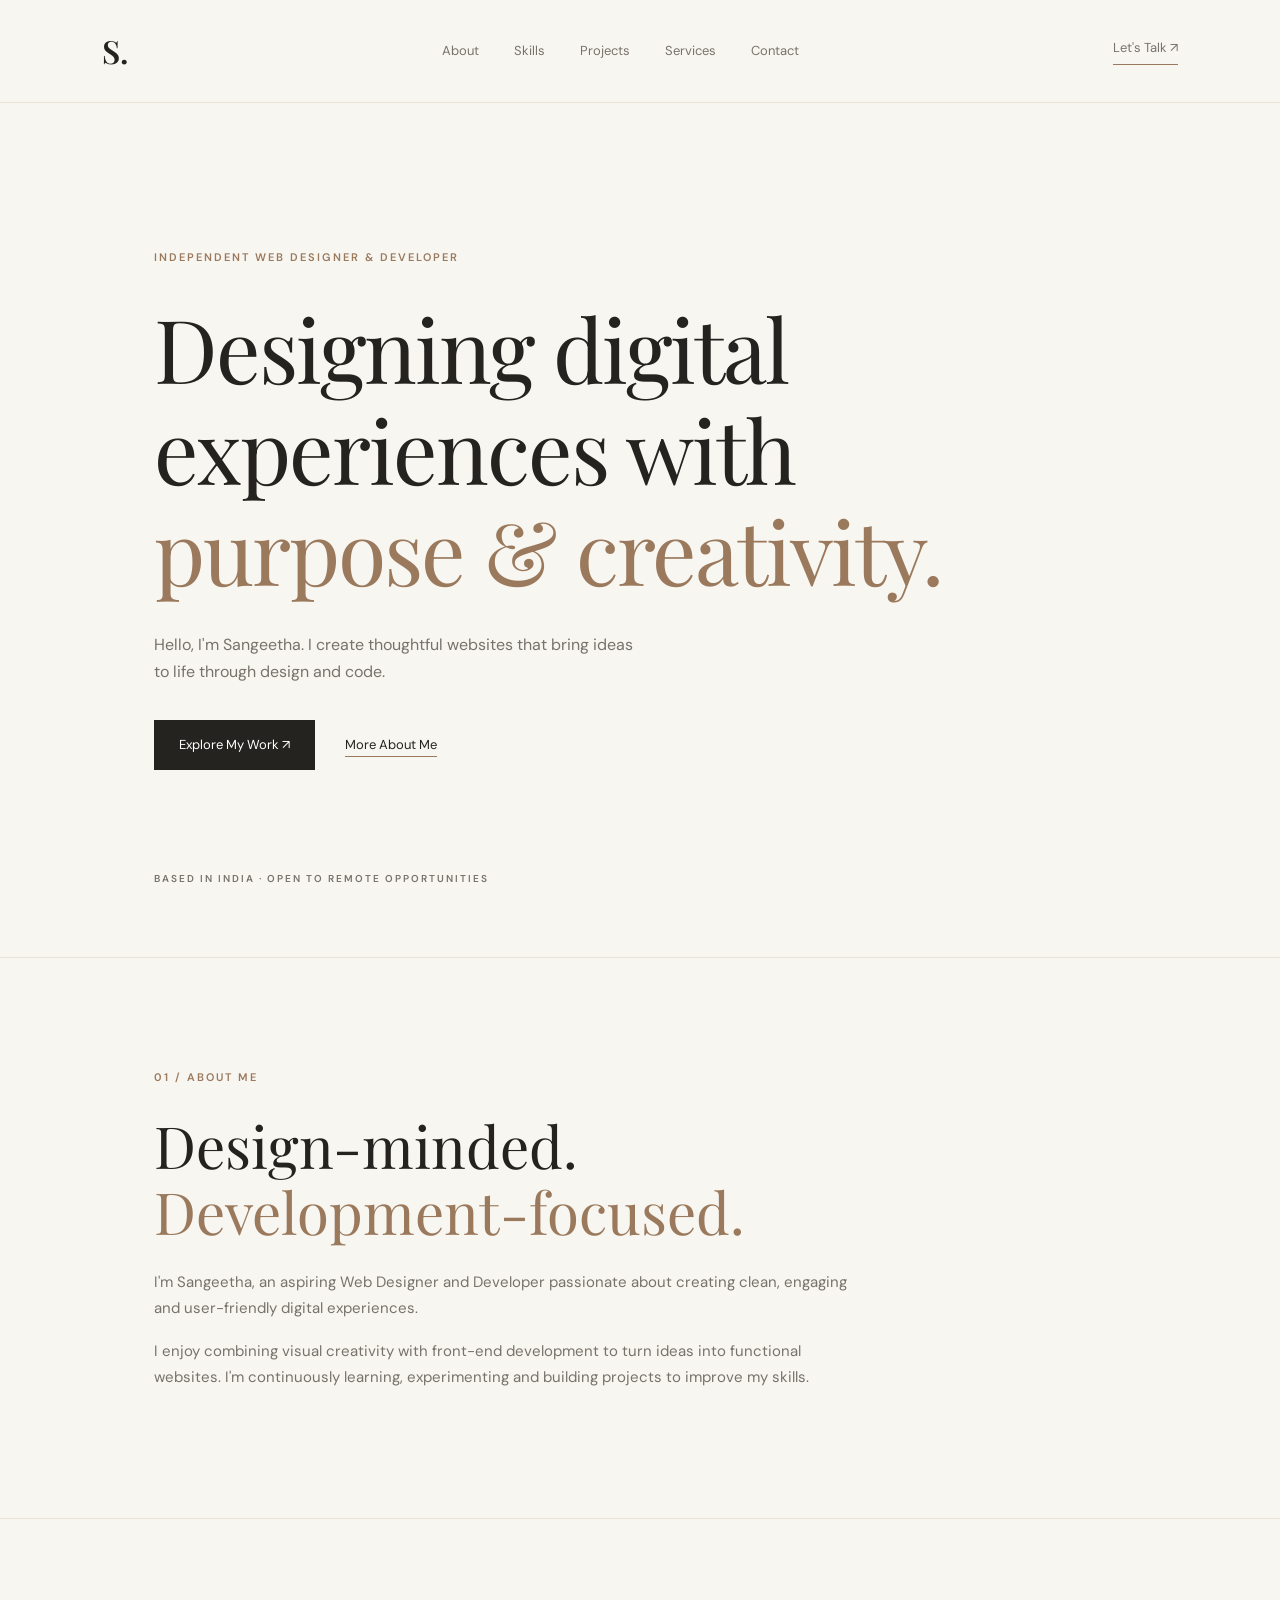
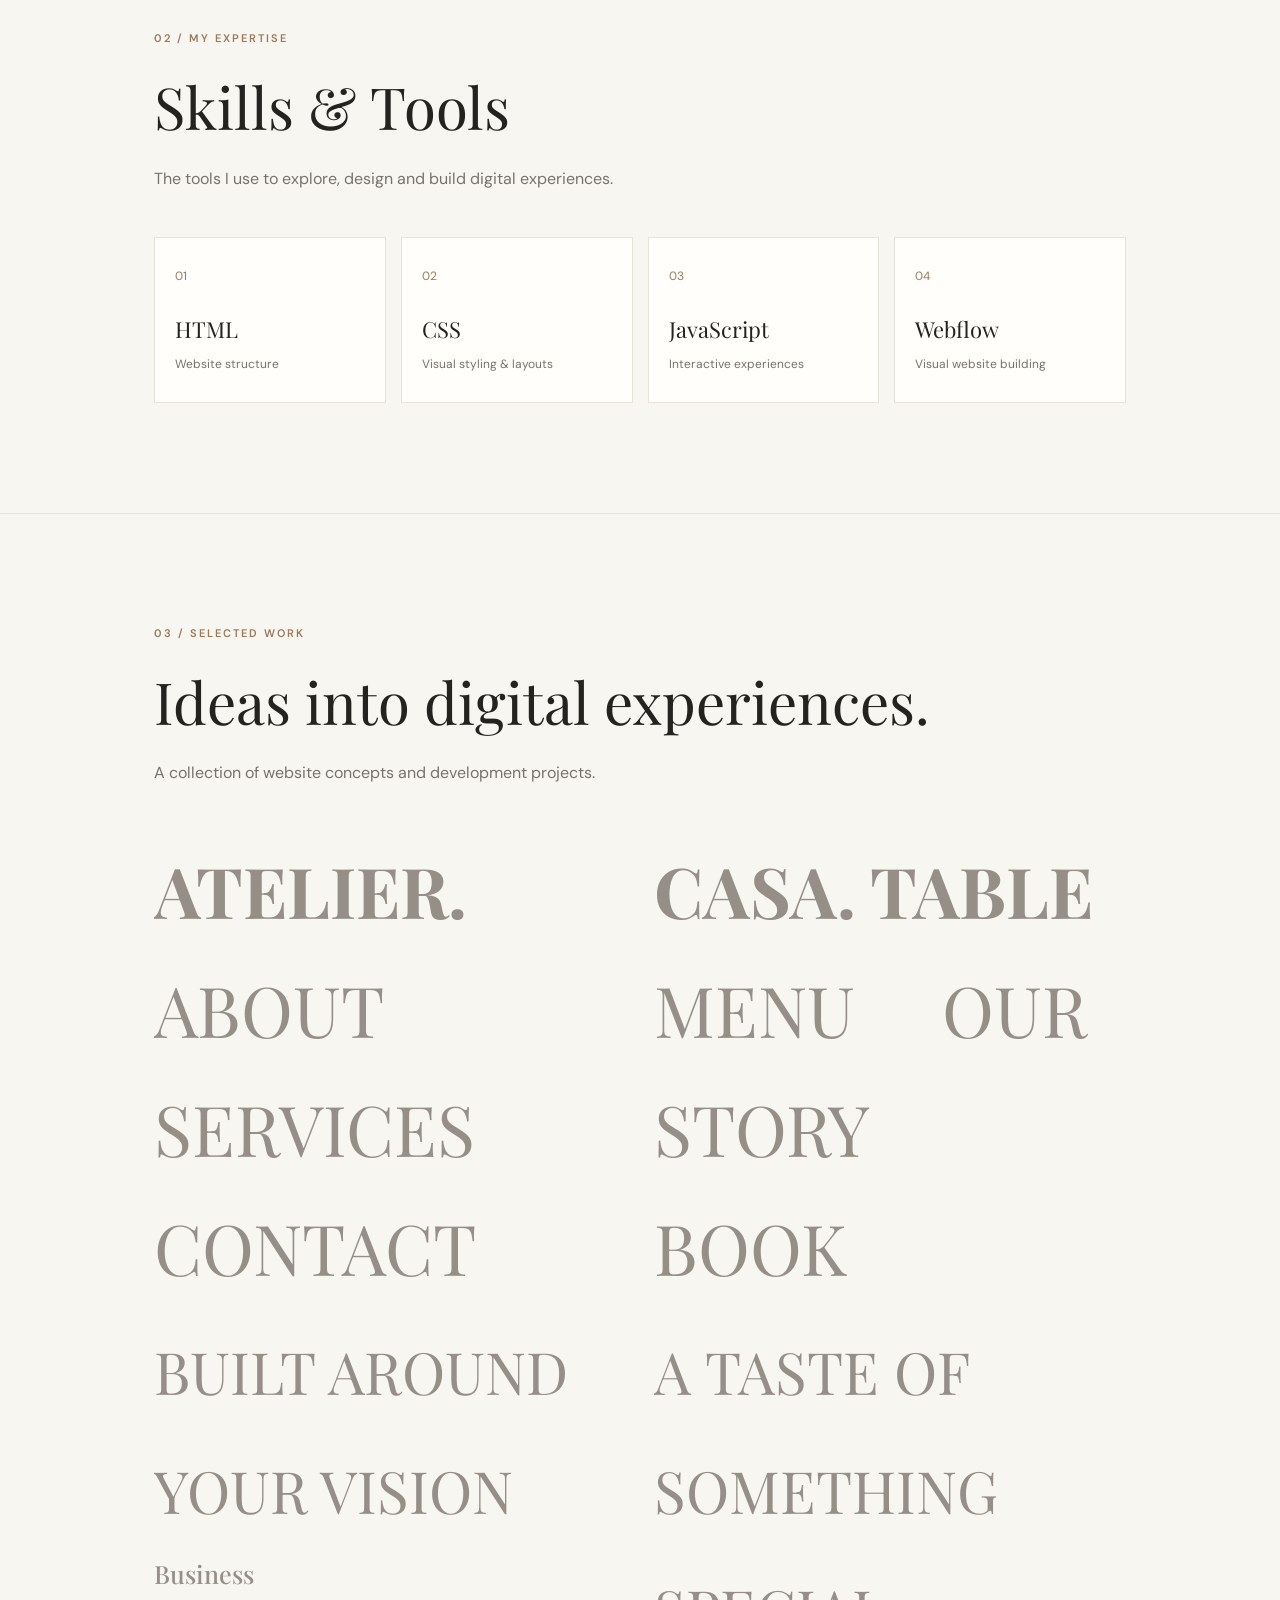
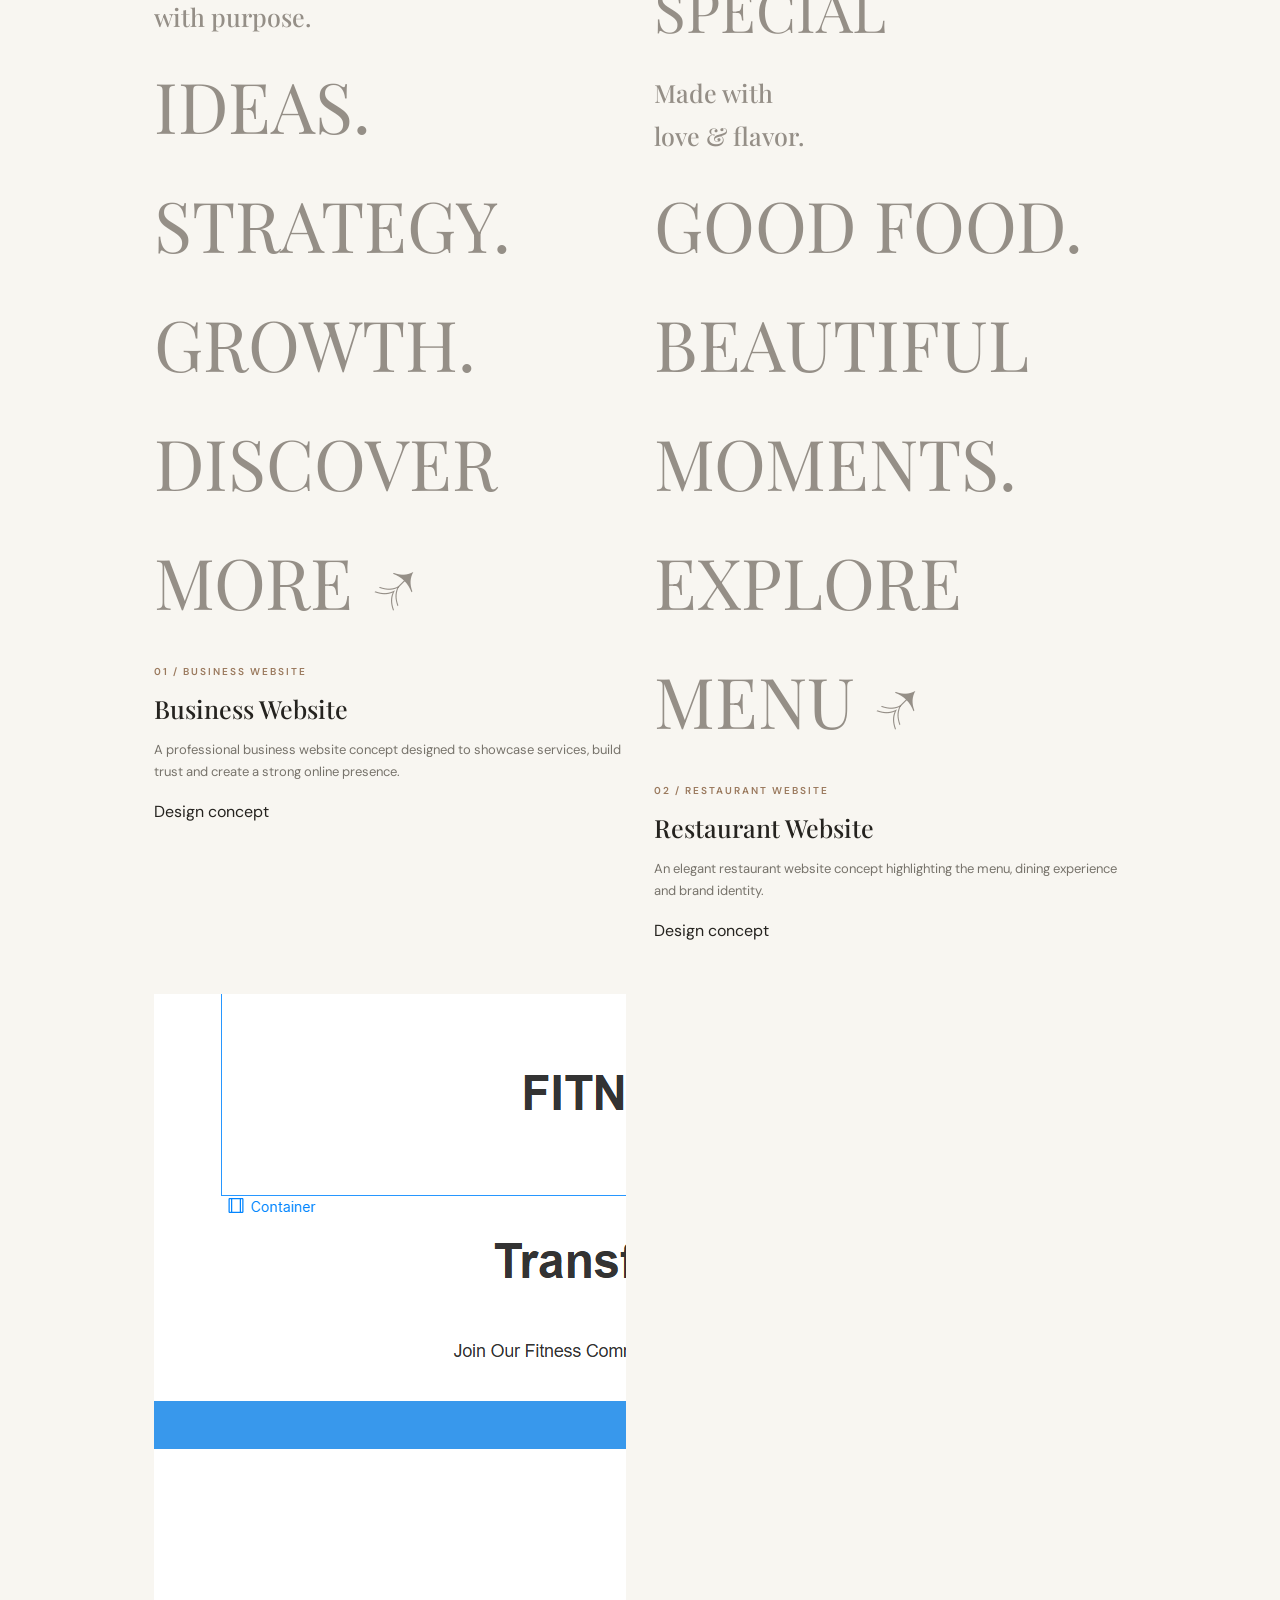
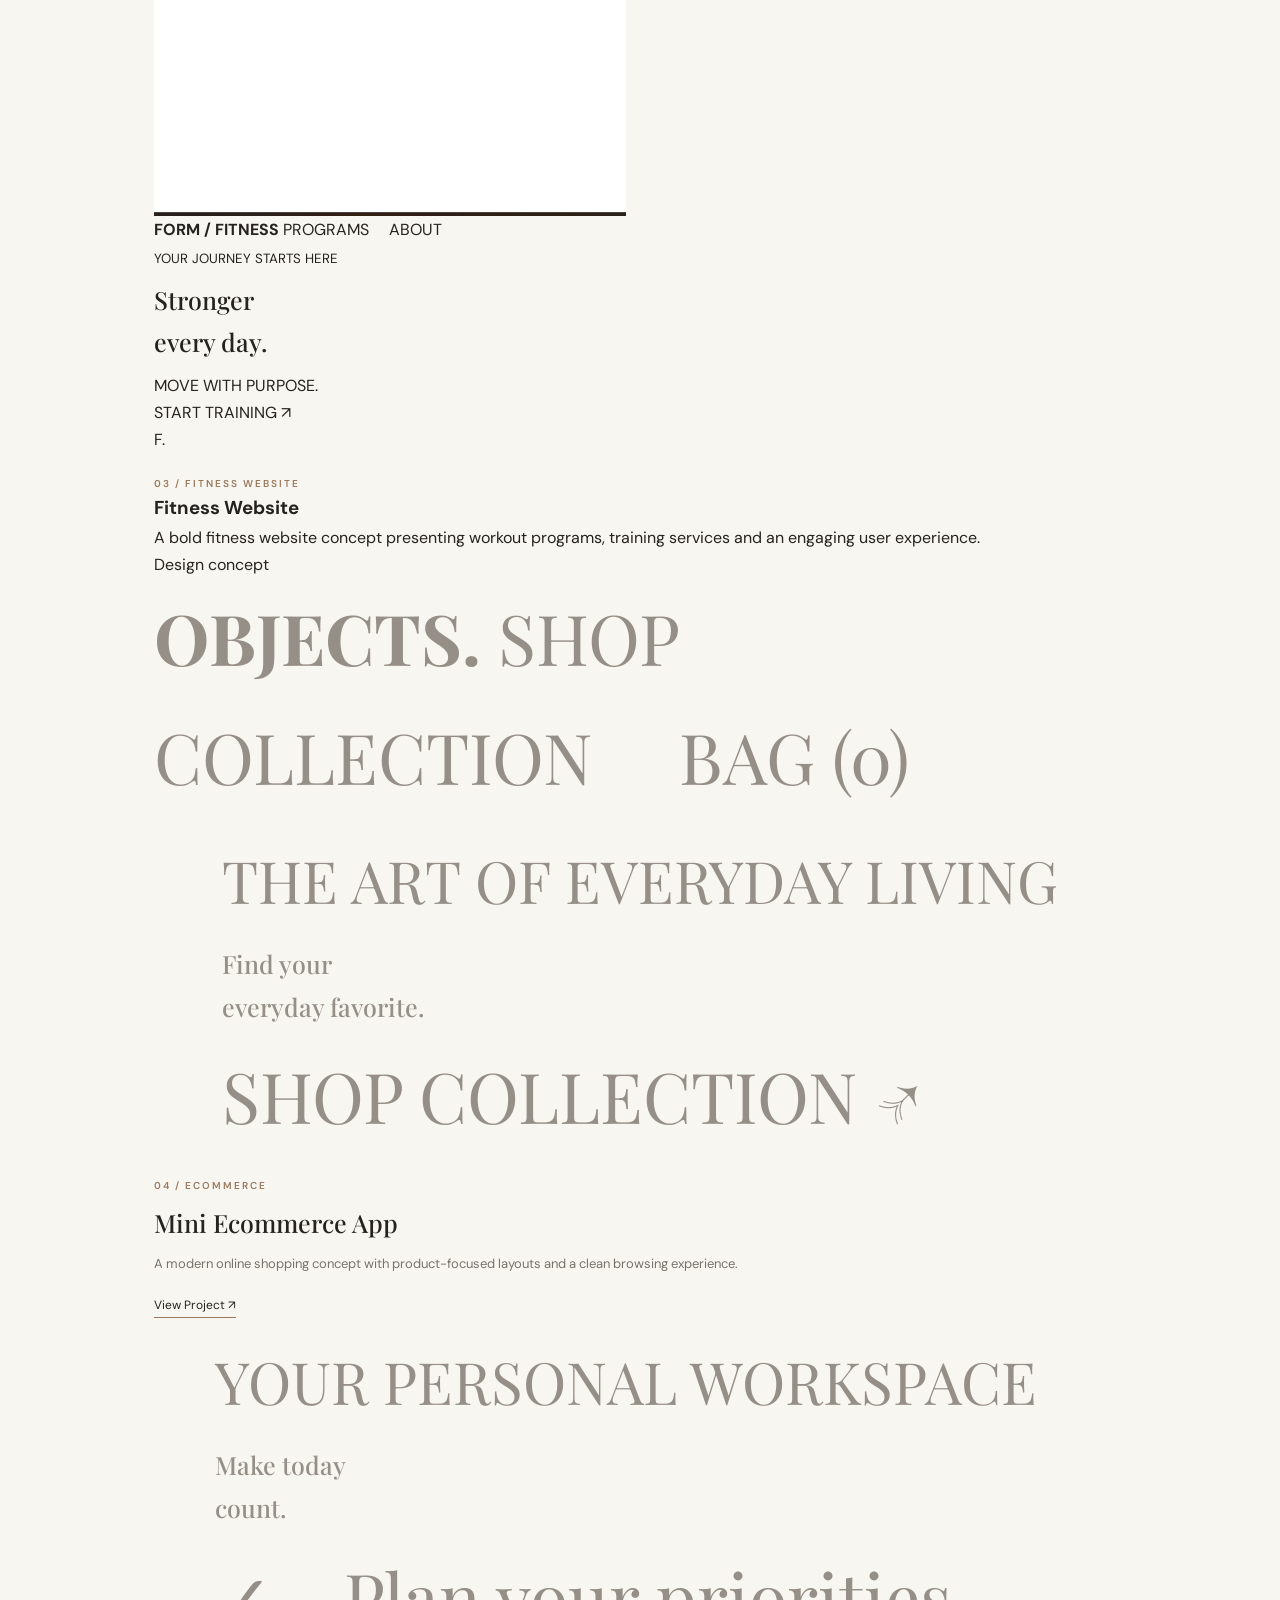
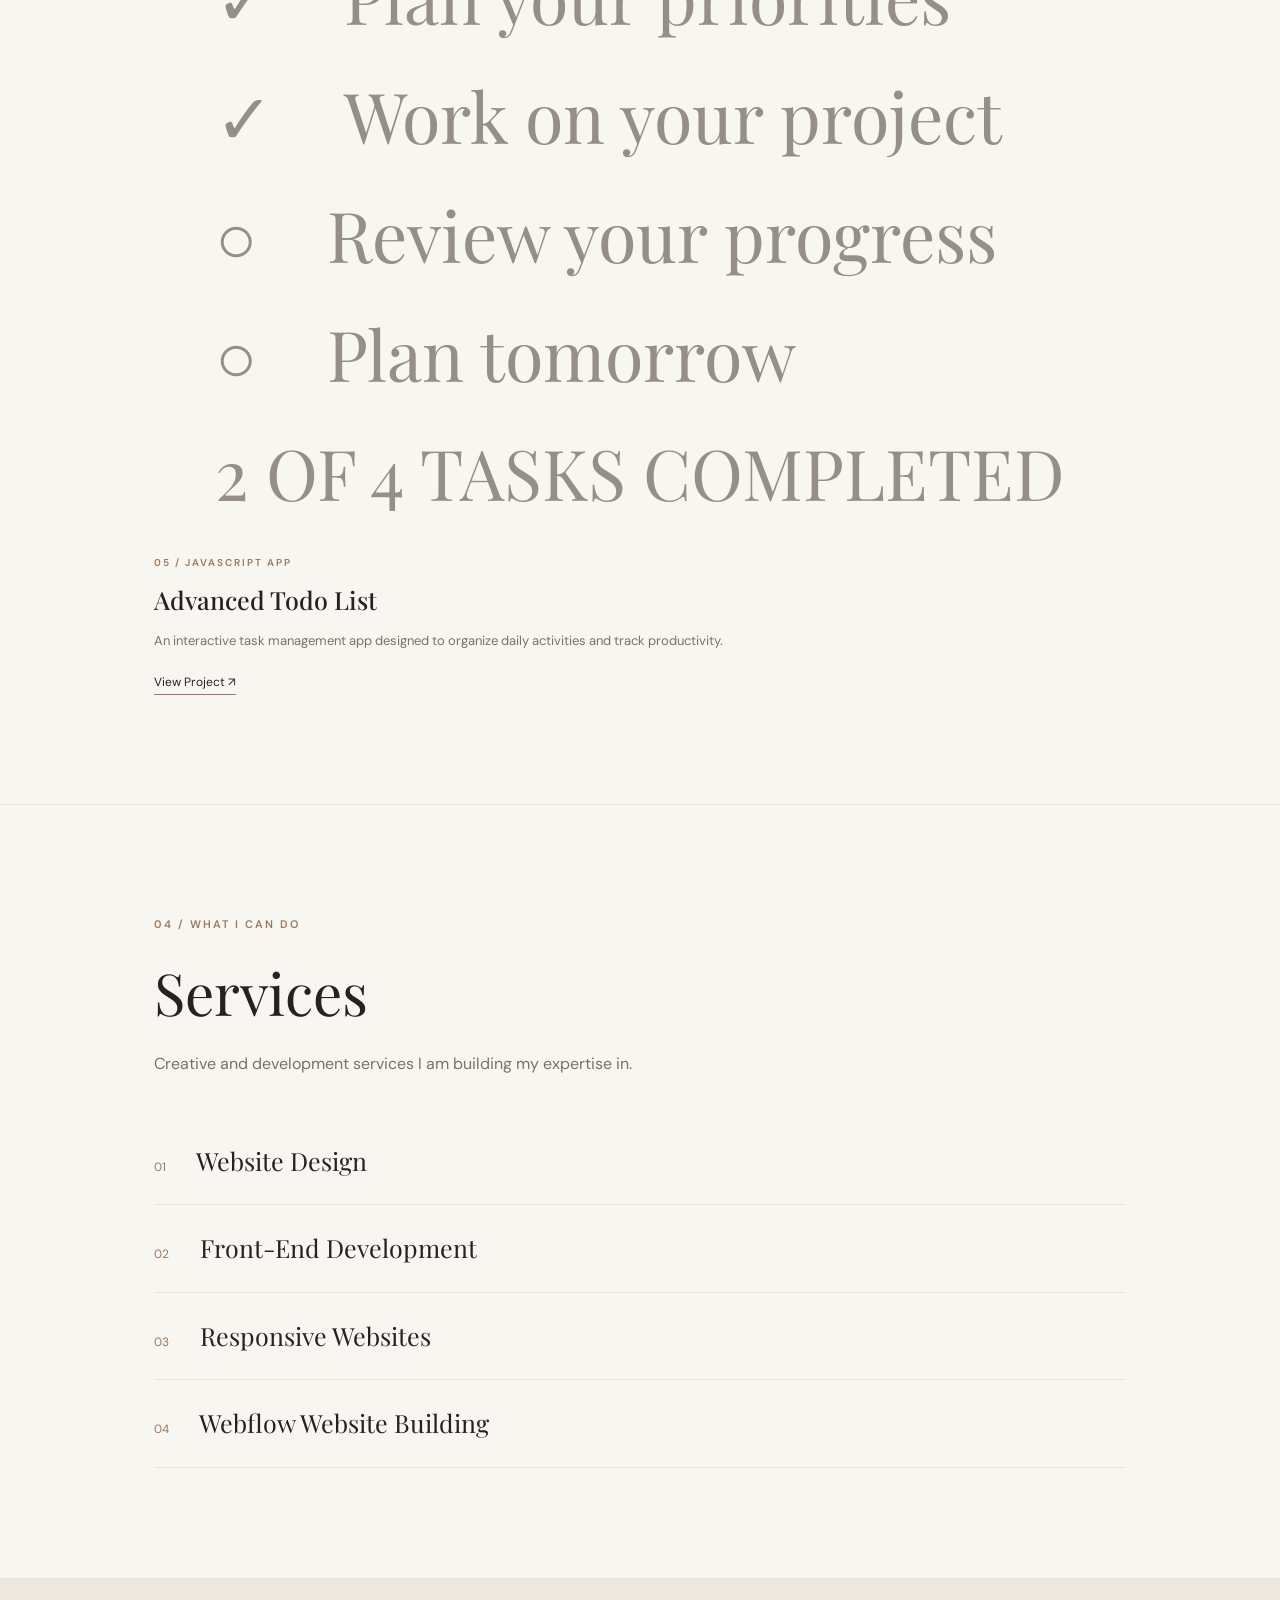
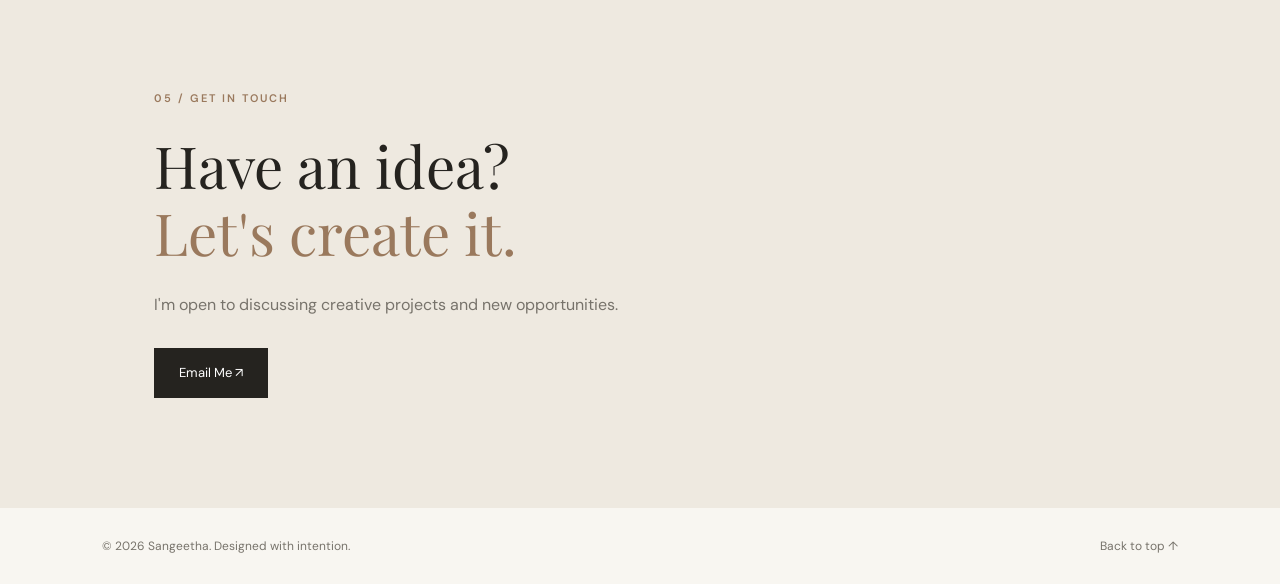
==== commit f66f2b44: "Update index.html" ====
--- a/index.html
+++ b/index.html
@@ -251,7 +251,13 @@
 
         <article class="project">
 
-          <div class="project-preview fitness-preview">
+          <div class="project-preview">
+  <img
+    src="images/Screenshot%202026-10-07%20135657.png"
+    alt="Fitness website design"
+    class="project-image"
+  >
+</div>
 
             <div class="fitness-top">
               <strong>FORM / FITNESS</strong>
